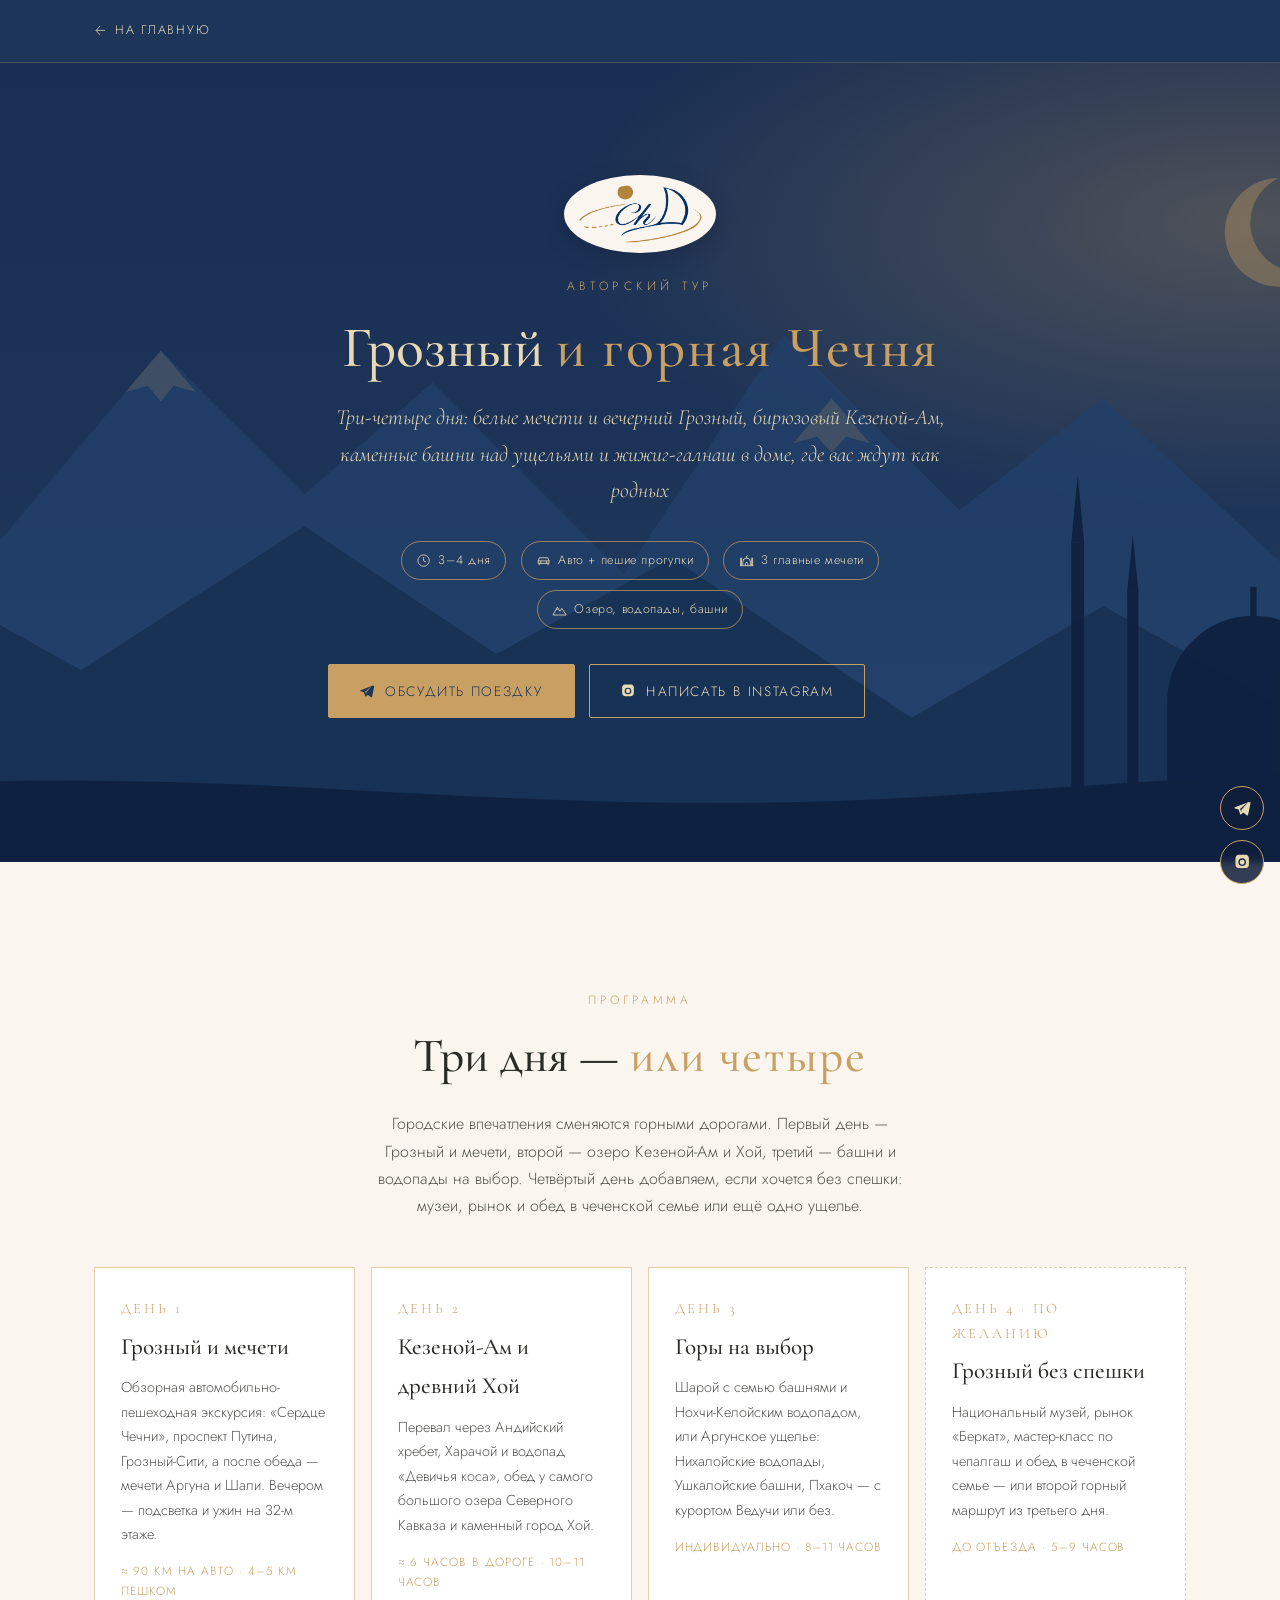
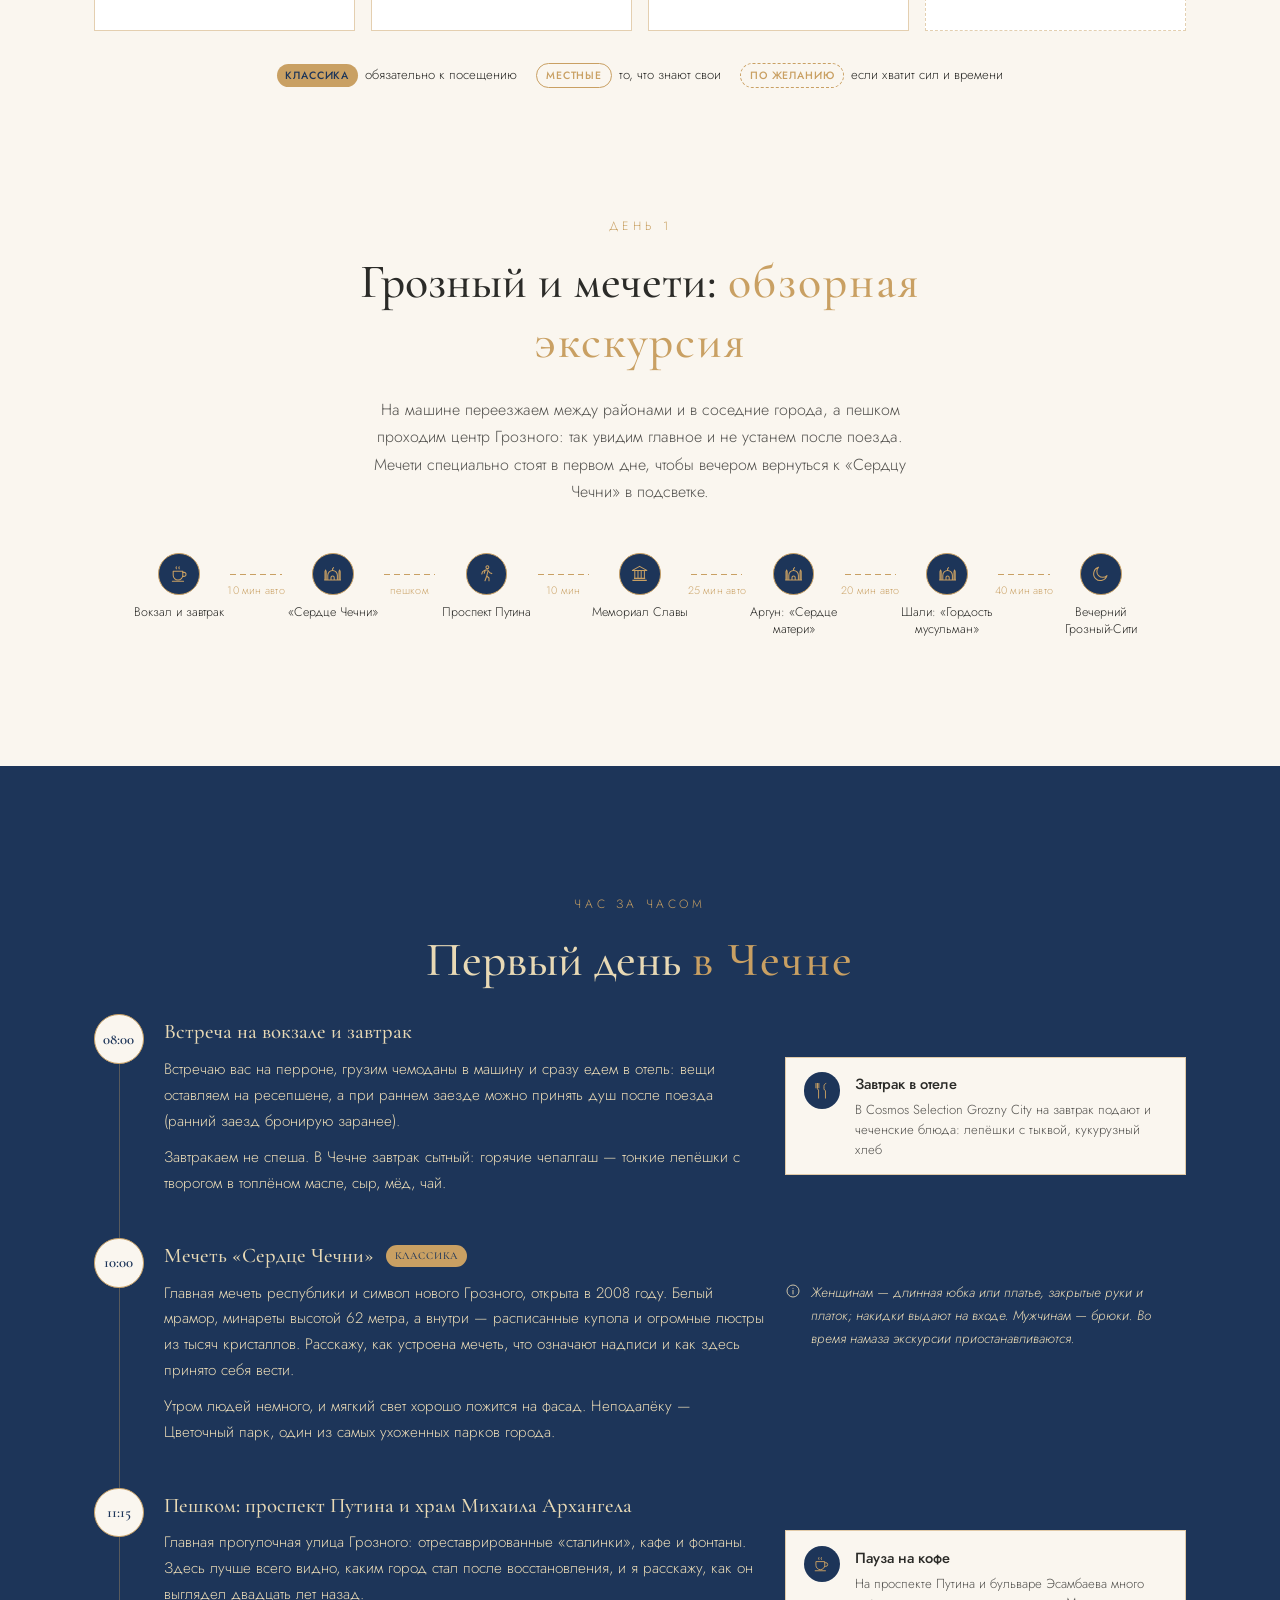
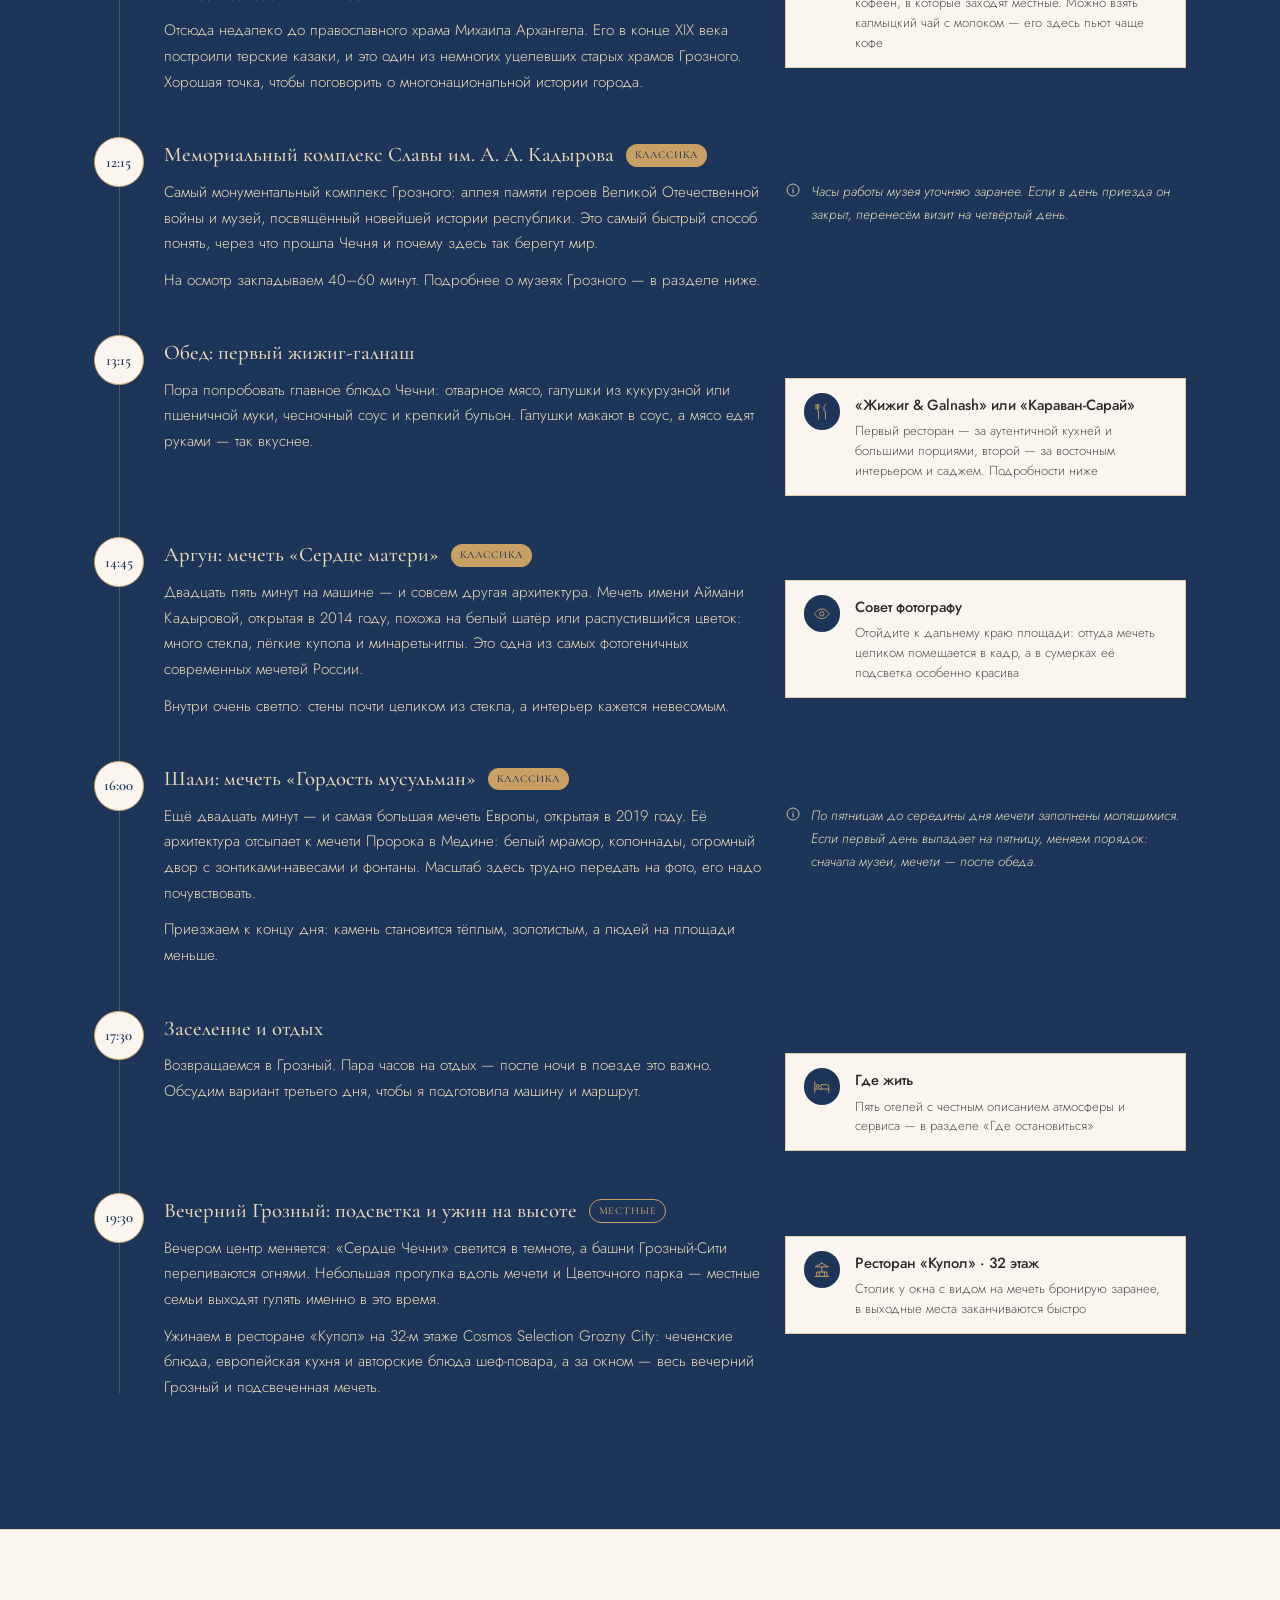
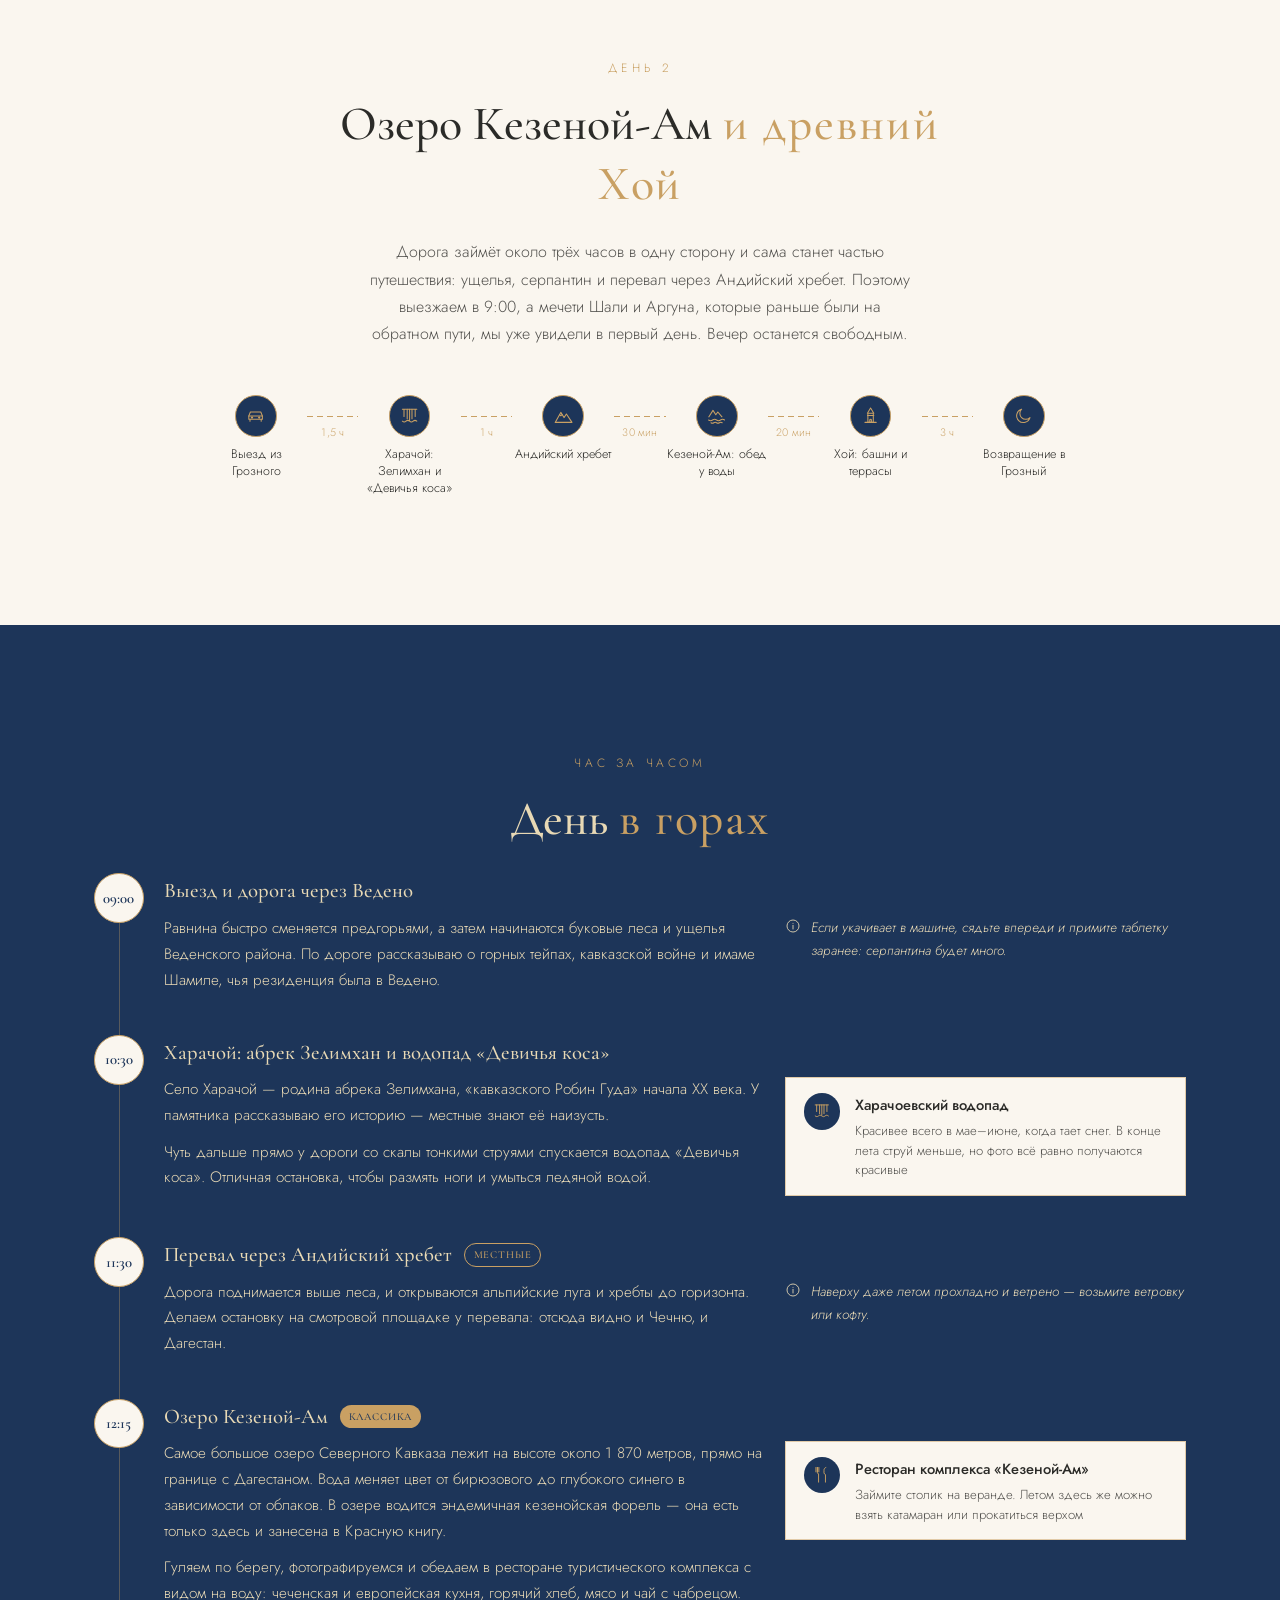
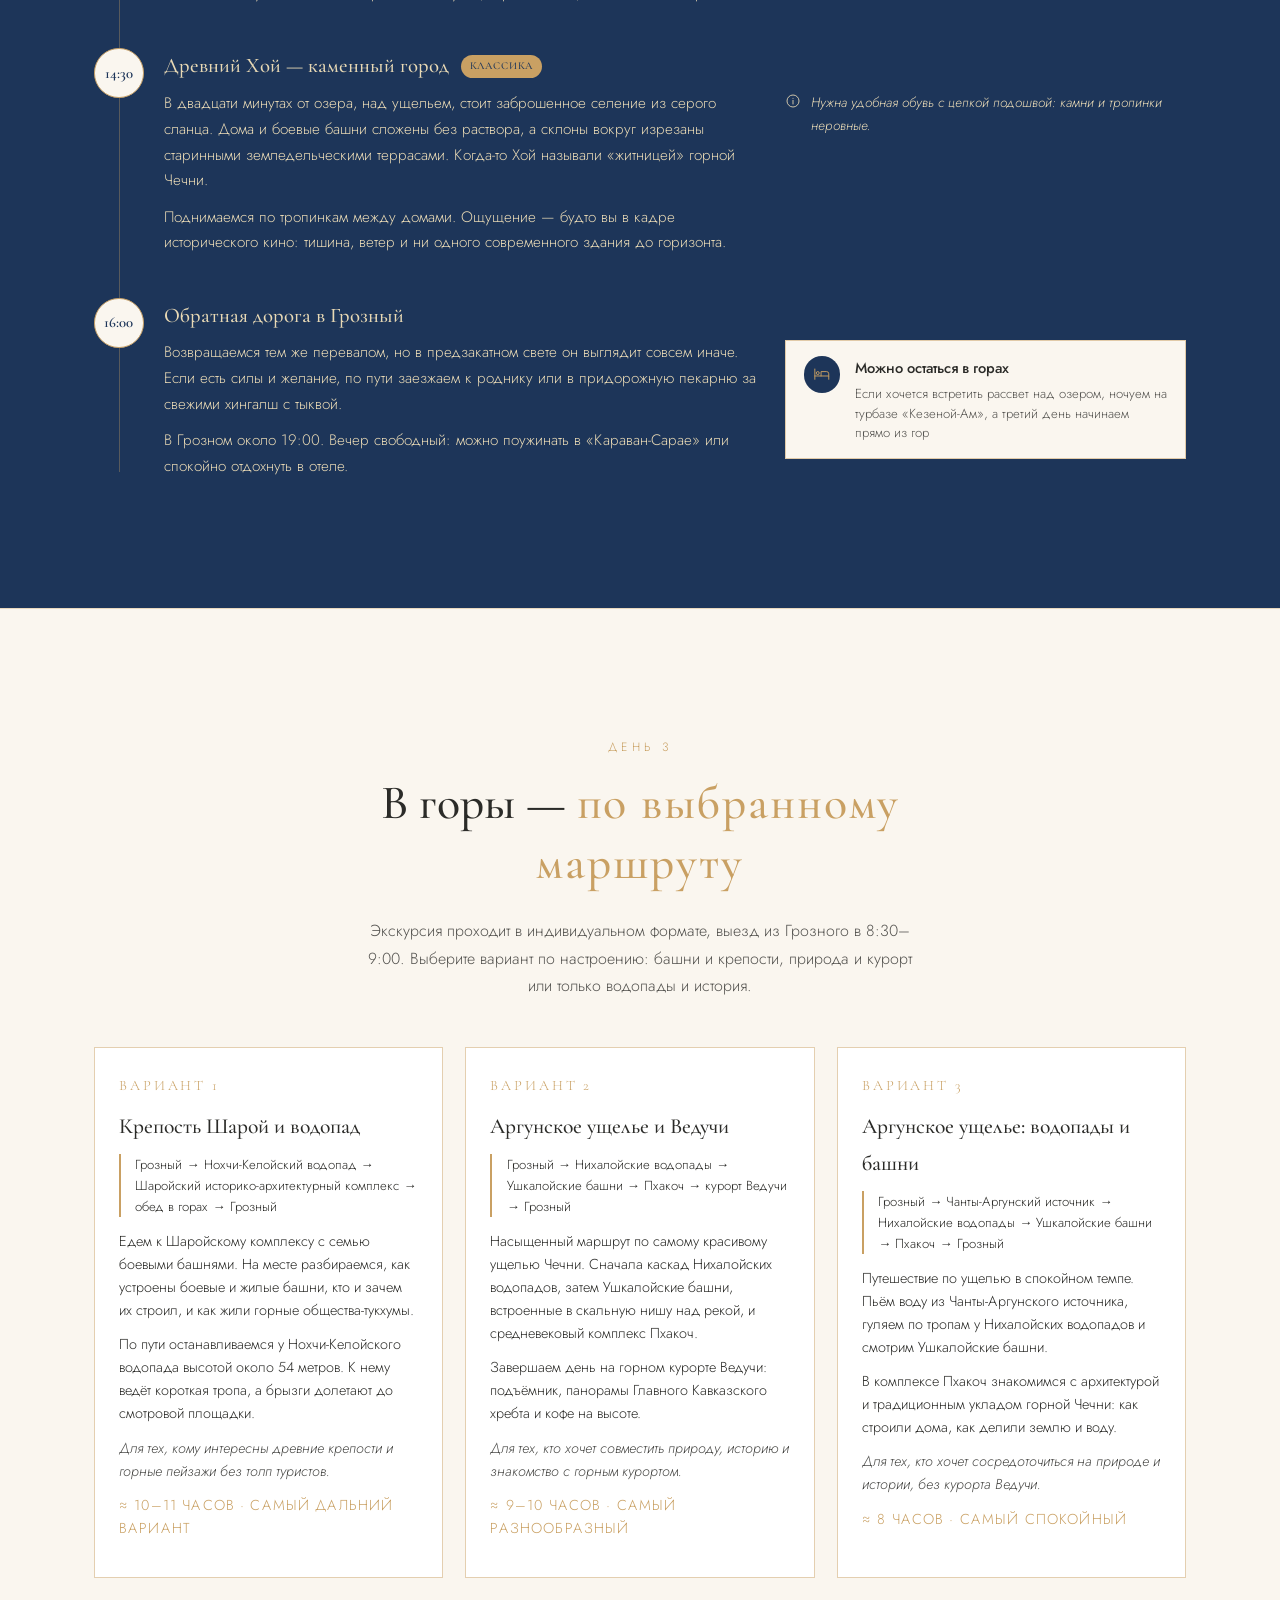
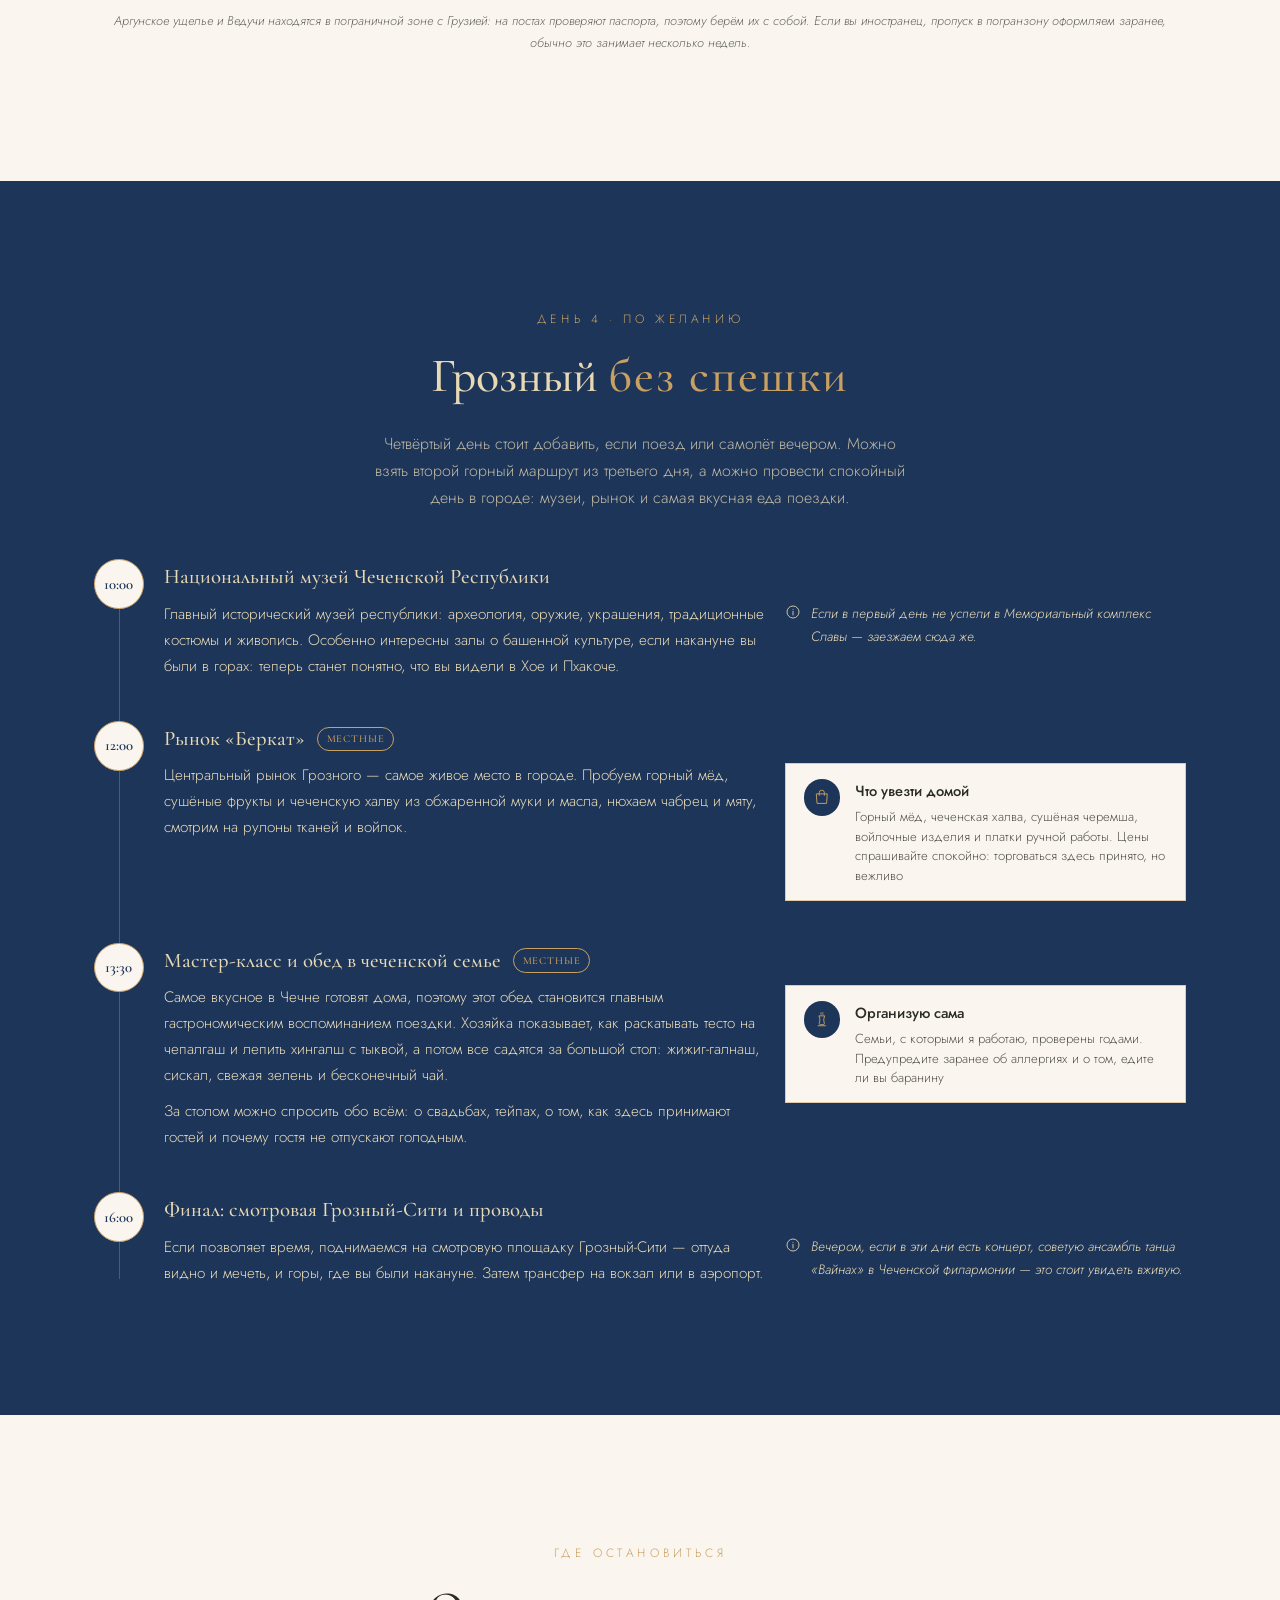
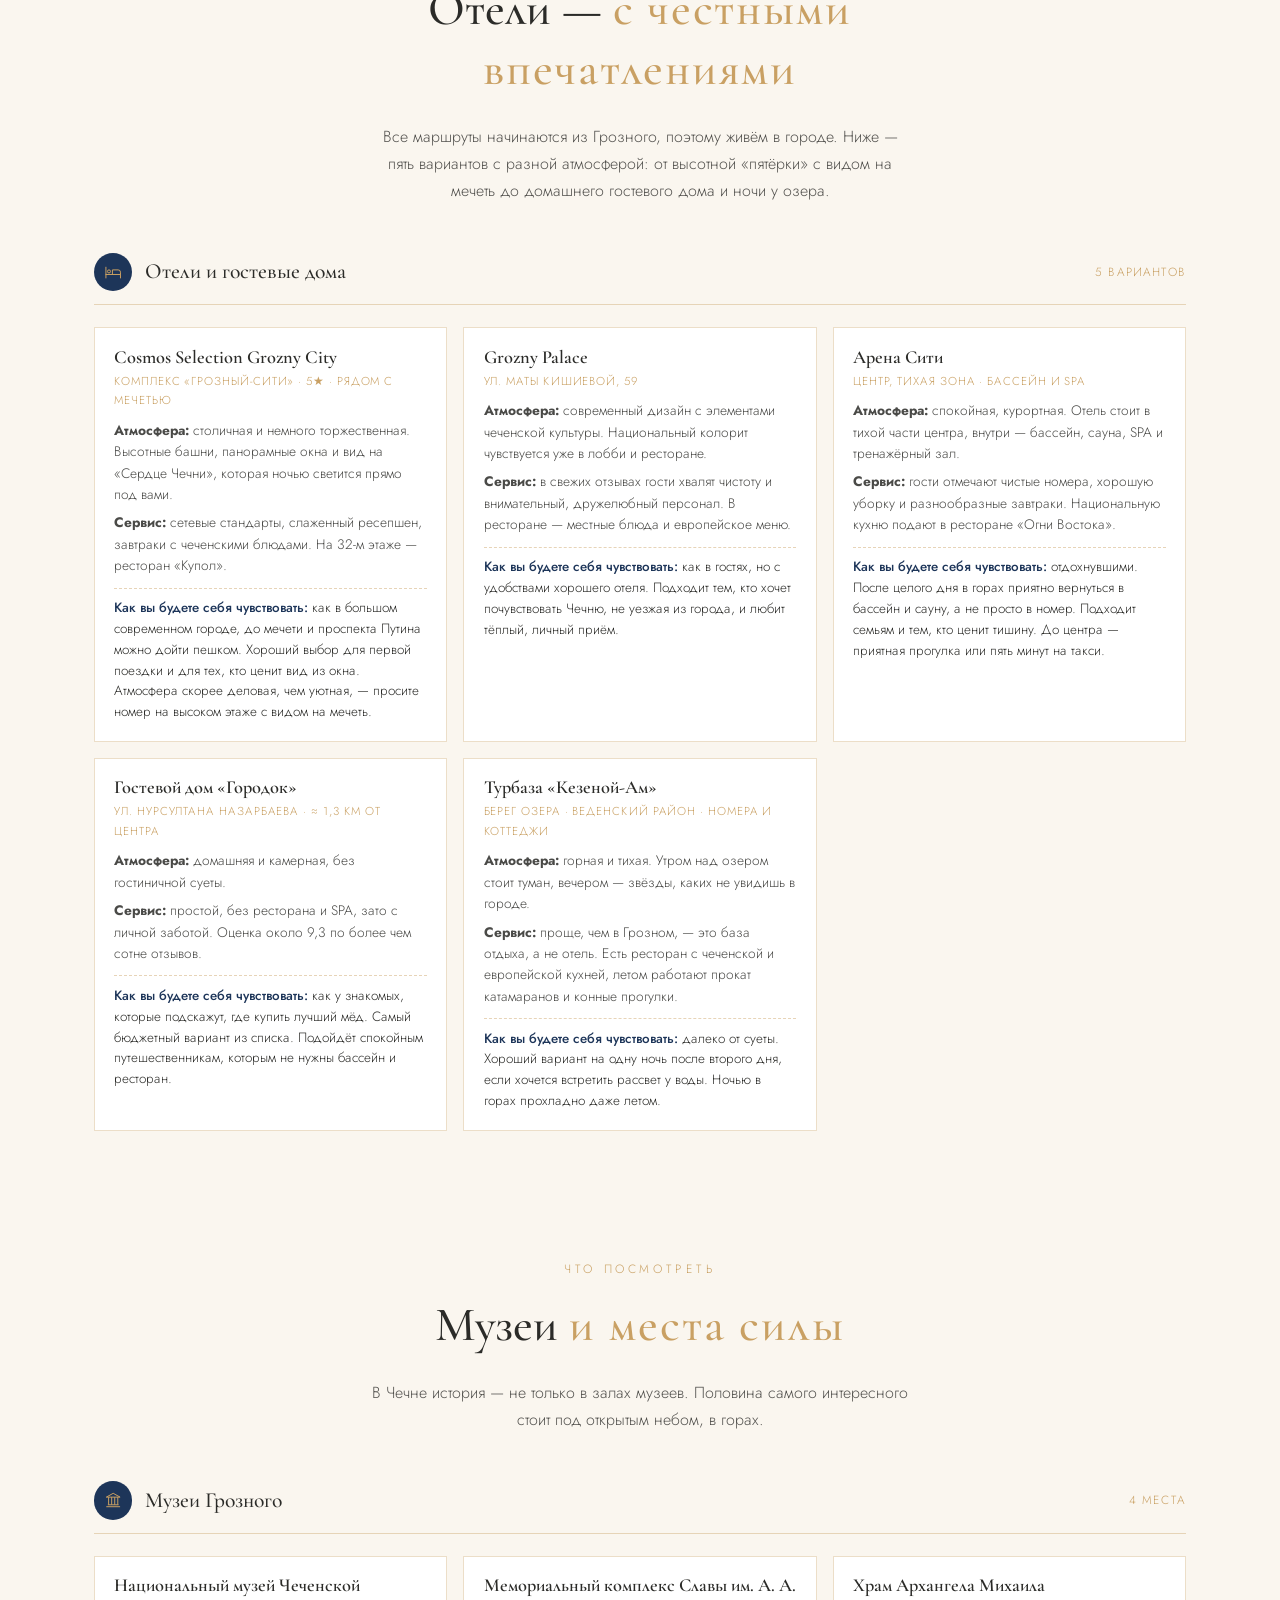
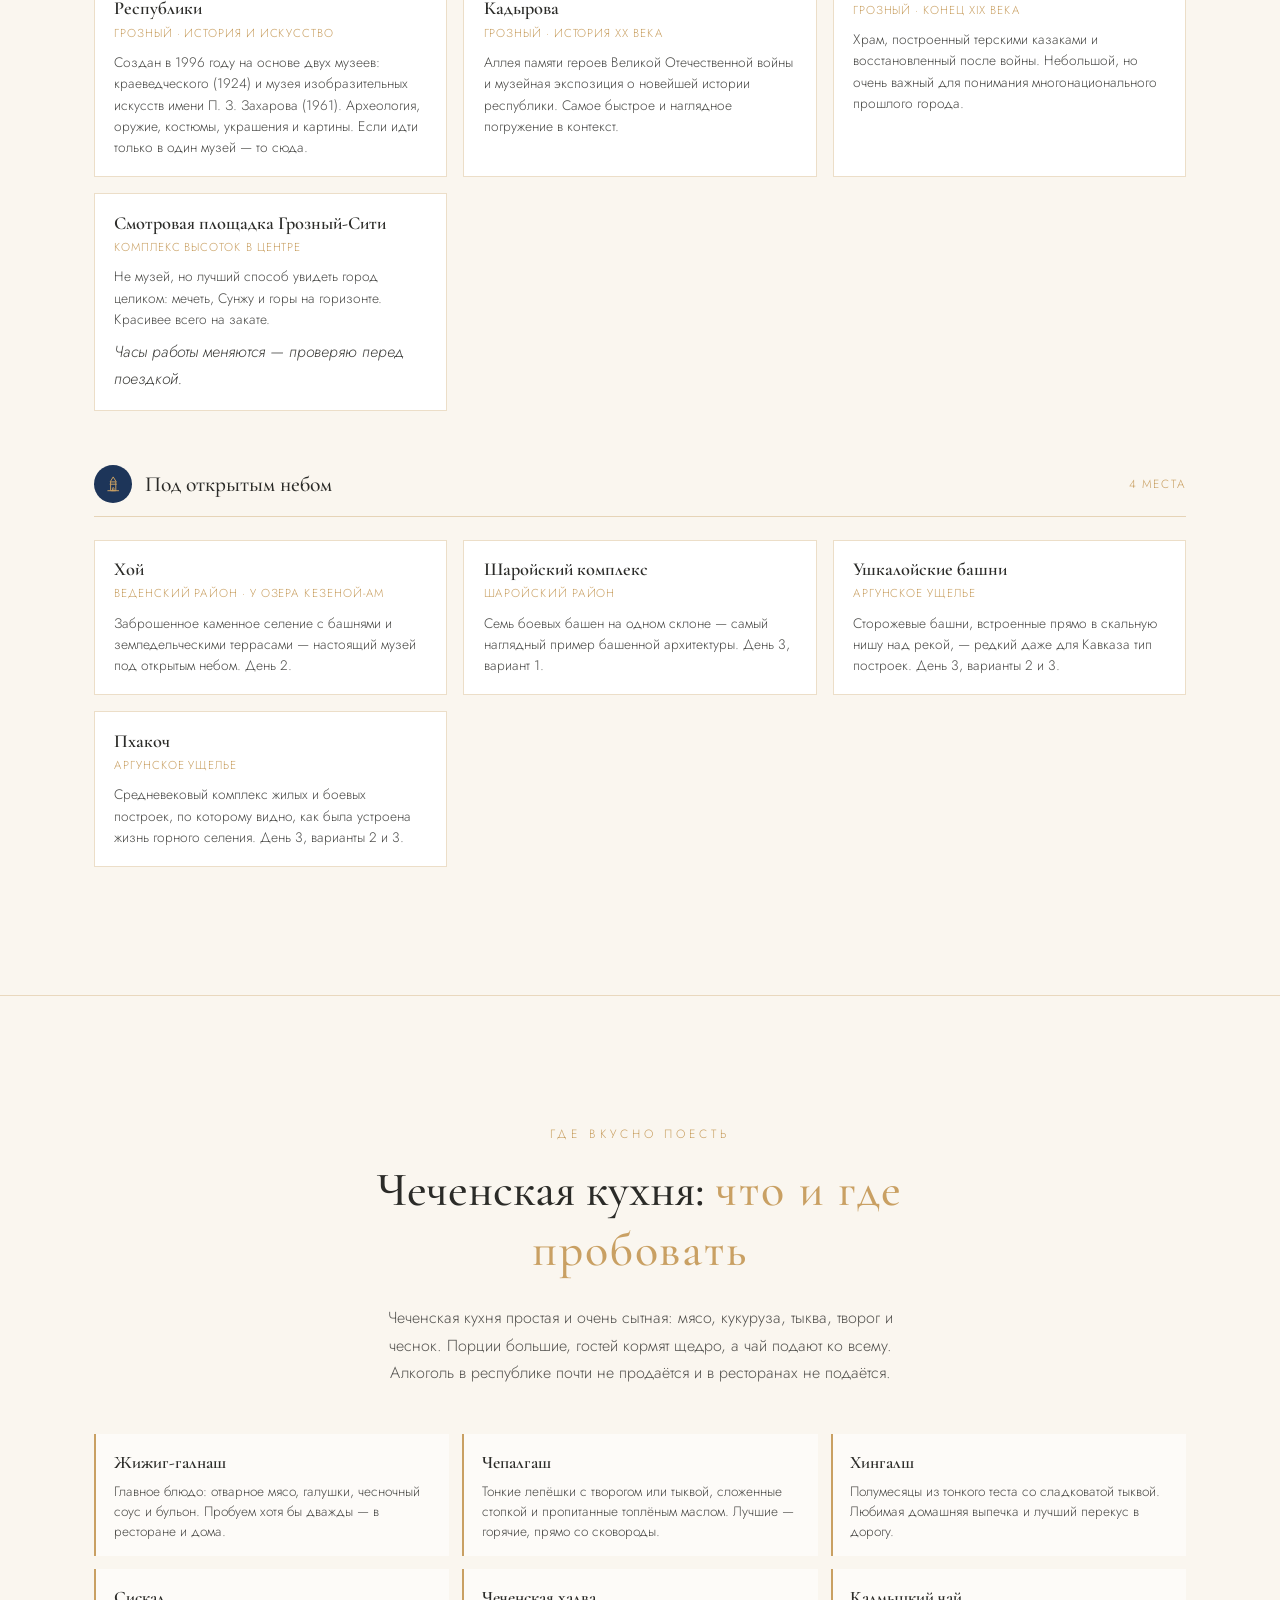
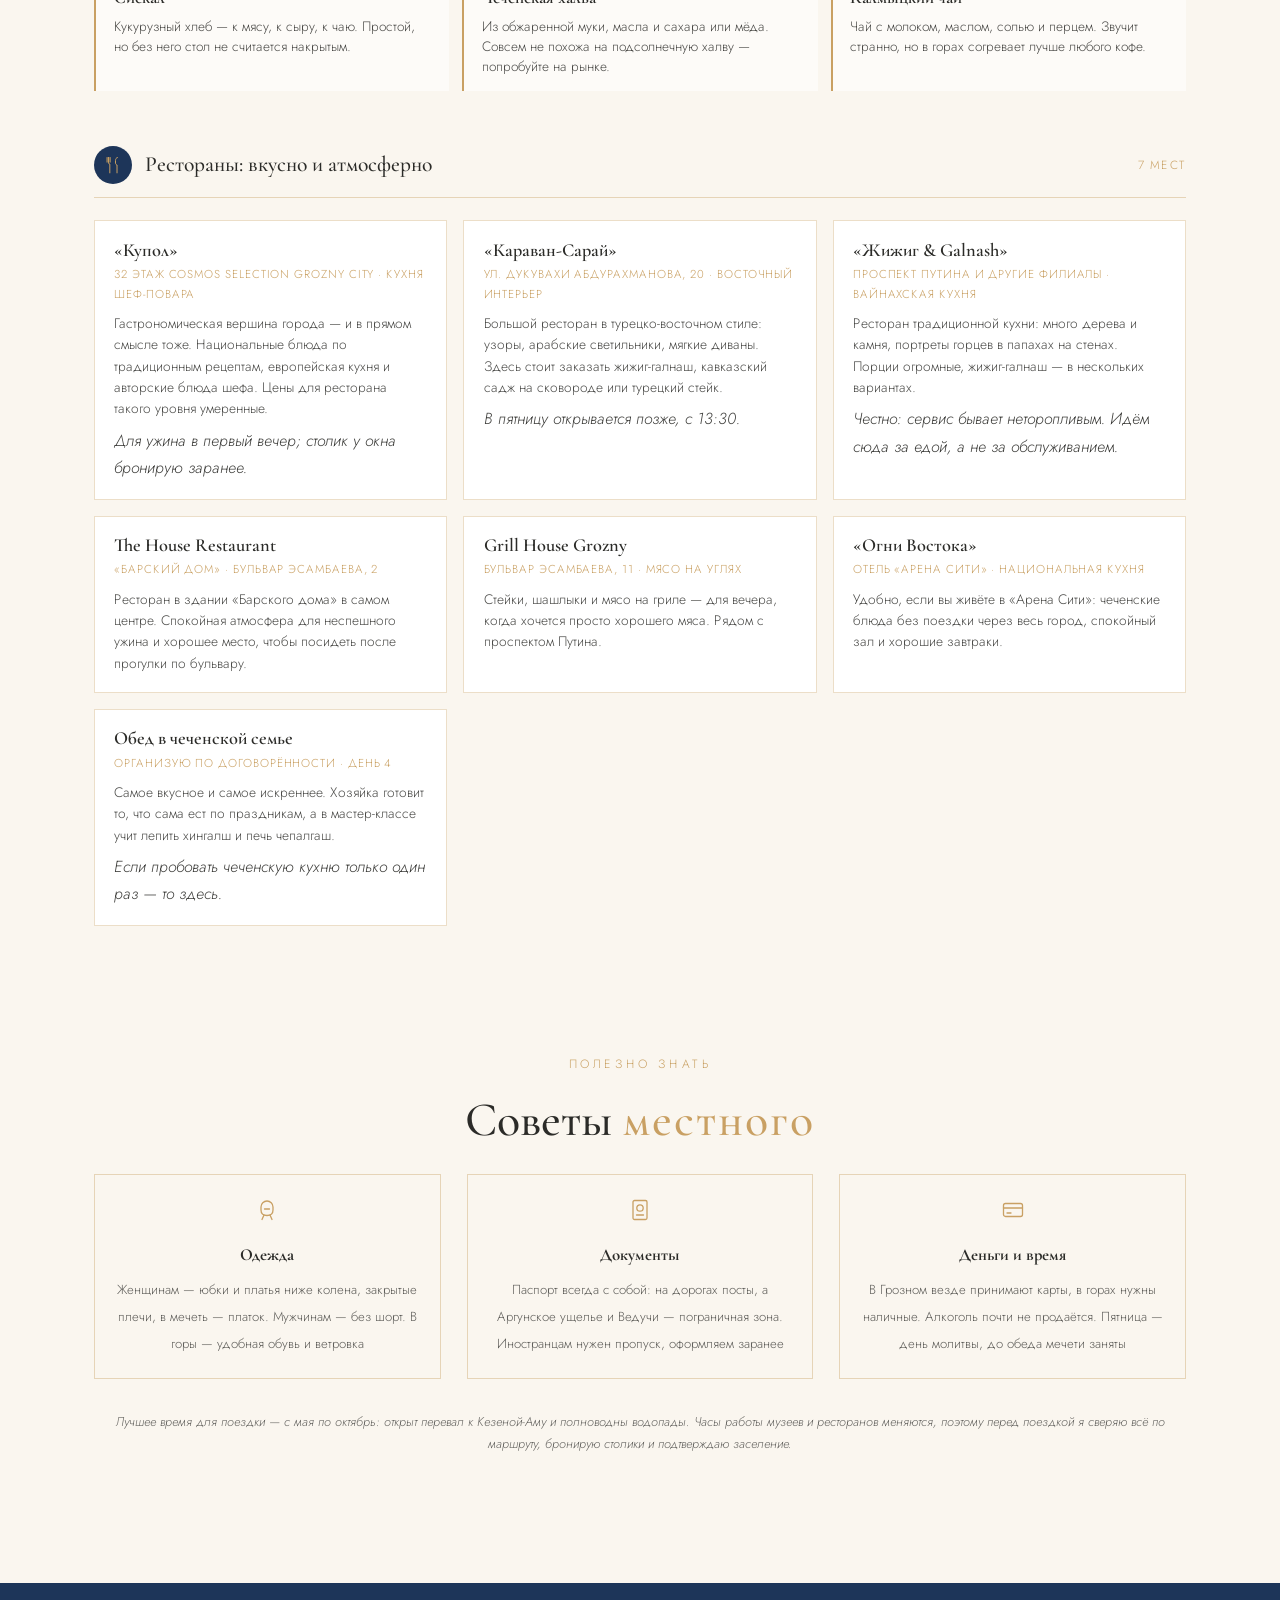
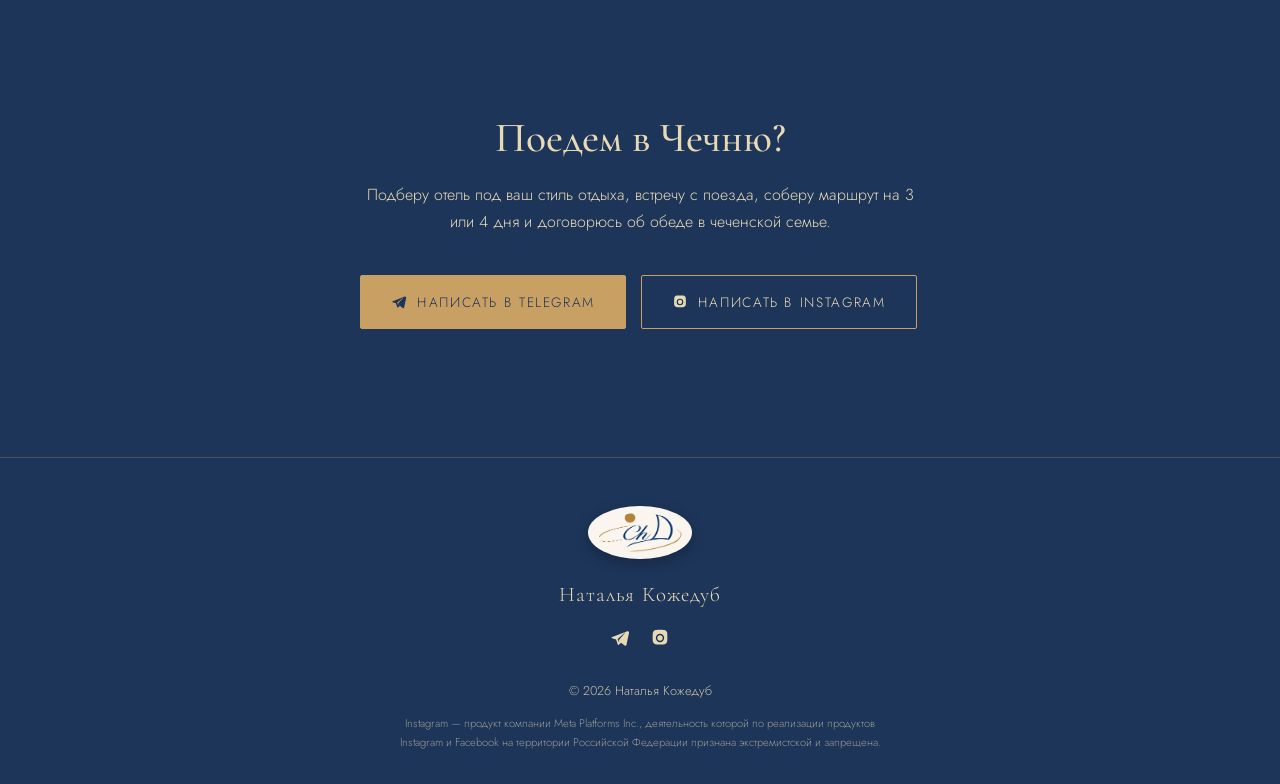
==== chechnya.html @ 4f5e709e "Add Chechnya tour page: 4-day program, hotels, museums and food Day 1 is a car-and-walking tour of G" ====
<!DOCTYPE html>
<html lang="ru">
<head>
<meta charset="UTF-8">
<meta name="viewport" content="width=device-width, initial-scale=1.0">
<title>Грозный и горная Чечня: тур на 3–4 дня | Наталья Кожедуб</title>
<meta name="description" content="Авторский тур по Чечне на 3–4 дня: обзорная экскурсия по Грозному и мечетям, озеро Кезеной-Ам, древний Хой, башни Аргунского ущелья и Шарой. Отели с честными отзывами, музеи и рестораны чеченской кухни.">
<meta name="theme-color" content="#1D3559">
<link rel="icon" type="image/png" href="assets/favicon.png">

<meta property="og:title" content="Грозный и горная Чечня: тур на 3–4 дня">
<meta property="og:description" content="Грозный и мечети · Кезеной-Ам и Хой · башни и водопады · где жить и где вкусно поесть">
<meta property="og:type" content="website">

<link rel="preconnect" href="https://fonts.googleapis.com">
<link rel="preconnect" href="https://fonts.gstatic.com" crossorigin>
<link href="https://fonts.googleapis.com/css2?family=Cormorant+Garamond:wght@400;500;600&family=Jost:wght@300;400;500;600&display=swap" rel="stylesheet">

<link rel="stylesheet" href="styles.css">
<style>
  /* ==========================================================================
     Chechnya tour — page-specific styles (built on top of styles.css tokens)
     ========================================================================== */

  .breadcrumb {
    position: relative;
    z-index: 2;
    padding: 1.1rem 0;
    background: var(--color-navy);
    border-bottom: 1px solid rgba(201, 160, 99, 0.25);
  }
  .breadcrumb__link {
    display: inline-flex;
    align-items: center;
    gap: 0.5rem;
    font-size: 0.78rem;
    letter-spacing: 0.14em;
    text-transform: uppercase;
    color: var(--color-sand-light);
  }
  .breadcrumb__link:hover { color: var(--color-sand); }
  .breadcrumb__icon { width: 0.8rem; height: 0.8rem; fill: none; stroke: currentColor; stroke-width: 1.4; }

  /* ---- Hero ---- */
  .city-hero {
    position: relative;
    overflow: hidden;
    background: var(--color-navy);
    color: var(--color-sand-light);
    text-align: center;
    padding: 5rem 0 7rem;
  }
  .city-hero__bg { position: absolute; inset: 0; z-index: 0; }
  .city-hero__bg svg { width: 100%; height: 100%; display: block; }
  .city-hero__content { position: relative; z-index: 1; max-width: 42rem; margin: 0 auto; padding: 0 1.5rem; }
  .city-hero__eyebrow {
    font-size: 0.75rem; letter-spacing: 0.35em; text-transform: uppercase;
    color: var(--color-sand); margin: 0 0 1.1rem;
  }
  .city-hero__title { font-size: 2.4rem; line-height: 1.2; margin-bottom: 1rem; }
  .city-hero__lead {
    font-family: var(--font-display); font-style: italic; font-size: 1.15rem;
    color: var(--color-sand-light); margin-bottom: 2rem;
  }
  .city-hero__facts {
    display: flex; flex-wrap: wrap; gap: 0.6rem 0.9rem; justify-content: center;
    margin-bottom: 2.2rem;
  }
  .city-hero__fact {
    display: inline-flex; align-items: center; gap: 0.45rem;
    padding: 0.5rem 0.9rem; border: 1px solid rgba(201, 160, 99, 0.7);
    color: var(--color-sand-light);
    border-radius: 999px; font-size: 0.78rem; letter-spacing: 0.05em;
  }
  .city-hero__fact svg { width: 0.95rem; height: 0.95rem; fill: none; stroke: var(--color-sand-light); stroke-width: 1.3; flex-shrink: 0; }

  /* ---- Route chooser ---- */
  .route-choice { display: grid; gap: 1.4rem; }
  .route-choice__card {
    display: block; padding: 1.8rem 1.6rem;
    border: 1px solid rgba(201, 160, 99, 0.5); background: #fff;
    color: var(--color-graphite);
    transition: border-color var(--transition-soft), transform var(--transition-soft);
  }
  .route-choice__card:hover { border-color: var(--color-sand); transform: translateY(-2px); }
  .route-choice__num {
    font-family: var(--font-display); font-size: 0.9rem; letter-spacing: 0.2em;
    text-transform: uppercase; color: var(--color-sand); margin-bottom: 0.4rem;
  }
  .route-choice__title { font-size: 1.45rem; margin-bottom: 0.5rem; }
  .route-choice__text { font-size: 0.9rem; opacity: 0.8; margin-bottom: 0.9rem; }
  .route-choice__meta { font-size: 0.74rem; letter-spacing: 0.08em; text-transform: uppercase; color: var(--color-sand); }

  /* ---- Legend ---- */
  .legend {
    display: flex; flex-wrap: wrap; justify-content: center; gap: 0.5rem 1.2rem;
    margin-top: 2rem; font-size: 0.82rem; color: var(--color-graphite);
  }
  .legend span { display: inline-flex; align-items: center; gap: 0.45rem; }

  .tag {
    display: inline-block; padding: 0.15rem 0.55rem; border-radius: 999px;
    font-size: 0.66rem; letter-spacing: 0.08em; text-transform: uppercase; font-weight: 500;
    vertical-align: middle; white-space: nowrap;
  }
  .tag--classic { background: var(--color-sand); color: var(--color-navy); }
  .tag--local { border: 1px solid var(--color-sand); color: var(--color-sand); }

  /* ---- Route map strip ---- */
  .route-map {
    display: flex; flex-wrap: wrap; align-items: flex-start; justify-content: center;
    gap: 0.25rem 0; row-gap: 1.6rem;
  }
  .route-stop { display: flex; flex-direction: column; align-items: center; width: 6.4rem; text-align: center; }
  .route-stop__dot {
    width: 2.6rem; height: 2.6rem; border-radius: 50%;
    display: flex; align-items: center; justify-content: center;
    background: var(--color-navy); border: 1px solid var(--color-sand);
    margin-bottom: 0.6rem;
  }
  .route-stop__dot svg { width: 1.2rem; height: 1.2rem; fill: none; stroke: var(--color-sand); stroke-width: 1.3; }
  .route-stop__name { font-size: 0.78rem; line-height: 1.35; color: var(--color-graphite); }
  .route-link {
    display: flex; flex-direction: column; align-items: center; justify-content: center;
    width: 3.2rem; margin-top: 1.3rem; flex-shrink: 0;
  }
  .route-link__line { width: 100%; height: 1px; background: repeating-linear-gradient(90deg, var(--color-sand) 0 6px, transparent 6px 10px); }
  .route-link__time { font-size: 0.68rem; color: var(--color-sand); opacity: 0.9; margin-top: 0.4rem; white-space: nowrap; letter-spacing: 0.02em; }

  /* ---- Timeline / stop cards ---- */
  .timeline { position: relative; display: grid; gap: 2.6rem; }
  .timeline::before {
    content: ''; position: absolute; left: 1.55rem; top: 0.5rem; bottom: 0.5rem;
    width: 1px; background: rgba(201, 160, 99, 0.35);
  }
  .stop-card { position: relative; padding-left: 4.4rem; color: var(--color-sand-light); }
  .stop-card__badge {
    position: absolute; left: 0; top: 0;
    width: 3.1rem; height: 3.1rem; border-radius: 50%;
    background: var(--color-cream); border: 1px solid var(--color-sand);
    display: flex; align-items: center; justify-content: center;
    font-family: var(--font-display); font-weight: 600; font-size: 0.92rem;
    color: var(--color-navy); line-height: 1; z-index: 1;
  }
  .stop-card__title { font-size: 1.3rem; margin-bottom: 0.45rem; color: var(--color-sand-light); }
  .stop-card__title .tag { margin-left: 0.4rem; position: relative; top: -2px; }
  .stop-card__body { display: grid; gap: 1.2rem; }
  .stop-card__text p { font-size: 0.95rem; margin-bottom: 0.65rem; }
  .stop-card__text p:last-child { margin-bottom: 0; }

  .side-card {
    display: flex; align-items: flex-start; gap: 0.9rem;
    background: var(--color-cream); border: 1px solid rgba(201, 160, 99, 0.5);
    color: var(--color-graphite);
    padding: 0.9rem 1.1rem;
  }
  .side-card__icon {
    width: 2.3rem; height: 2.3rem; flex-shrink: 0; border-radius: 50%;
    background: var(--color-navy);
    display: flex; align-items: center; justify-content: center;
  }
  .side-card__icon svg { width: 1.1rem; height: 1.1rem; fill: none; stroke: var(--color-sand); stroke-width: 1.3; }
  .side-card__name { font-size: 0.92rem; font-weight: 500; margin-bottom: 0.2rem; }
  .side-card__meta { font-size: 0.82rem; line-height: 1.5; opacity: 0.8; }

  .stop-card__note {
    display: flex; align-items: flex-start; gap: 0.6rem;
    color: var(--color-sand-light);
    font-size: 0.85rem; font-style: italic;
  }
  .stop-card__note svg { width: 1rem; height: 1rem; fill: none; stroke: var(--color-sand-light); stroke-width: 1.3; flex-shrink: 0; margin-top: 0.15rem; }

  /* ---- Place lists ---- */
  .places-group { margin-top: 3.4rem; }
  .places-group:first-of-type { margin-top: 2.6rem; }
  .places-group__head {
    display: flex; align-items: center; gap: 0.8rem;
    padding-bottom: 0.8rem; margin-bottom: 1.4rem;
    border-bottom: 1px solid rgba(201, 160, 99, 0.4);
  }
  .places-group__icon {
    width: 2.4rem; height: 2.4rem; border-radius: 50%; flex-shrink: 0;
    background: var(--color-navy);
    display: flex; align-items: center; justify-content: center;
  }
  .places-group__icon svg { width: 1.15rem; height: 1.15rem; fill: none; stroke: var(--color-sand); stroke-width: 1.3; }
  .places-group__title { font-size: 1.35rem; margin: 0; }
  .places-group__count { margin-left: auto; font-size: 0.74rem; letter-spacing: 0.1em; text-transform: uppercase; color: var(--color-sand); }

  .places { display: grid; grid-template-columns: 1fr; gap: 1rem; }
  .place {
    padding: 1.1rem 1.2rem; background: #fff;
    border: 1px solid rgba(201, 160, 99, 0.35);
    color: var(--color-graphite);
  }
  .place__name { font-family: var(--font-display); font-size: 1.15rem; font-weight: 600; line-height: 1.25; margin-bottom: 0.2rem; }
  .place__where { font-size: 0.72rem; letter-spacing: 0.08em; text-transform: uppercase; color: var(--color-sand); margin-bottom: 0.55rem; }
  .place p { font-size: 0.86rem; line-height: 1.55; opacity: 0.85; margin: 0; }
  .place__tip { display: block; margin-top: 0.45rem; font-style: italic; opacity: 0.9; }

  /* ---- Practical strip ---- */
  .practical { display: grid; grid-template-columns: 1fr; gap: 1.6rem; text-align: center; }
  .practical__item { padding: 1.4rem 1rem; border: 1px solid rgba(201, 160, 99, 0.4); }
  .practical__item svg { width: 1.5rem; height: 1.5rem; fill: none; stroke: var(--color-sand); stroke-width: 1.3; margin-bottom: 0.7rem; }
  .practical__item strong { display: block; font-family: var(--font-display); font-size: 1.05rem; margin-bottom: 0.3rem; color: var(--color-graphite); }
  .practical__item span { font-size: 0.82rem; opacity: 0.75; color: var(--color-graphite); }

  .disclaimer { text-align: center; font-size: 0.8rem; font-style: italic; opacity: 0.7; margin-top: 2rem; color: var(--color-graphite); }

  @media (min-width: 768px) {
    .city-hero { padding: 7rem 0 9rem; }
    .city-hero__title { font-size: 3.2rem; }
    .city-hero__lead { font-size: 1.35rem; }

    .route-choice { grid-template-columns: 1fr 1fr; }
    .stop-card__body { grid-template-columns: 1.5fr 1fr; align-items: start; }
    .places { grid-template-columns: repeat(2, 1fr); }
    .practical { grid-template-columns: repeat(3, 1fr); }
  }

  @media (min-width: 1100px) {
    .city-hero__title { font-size: 3.6rem; }
    .places { grid-template-columns: repeat(3, 1fr); }
  }

  /* ---- Chechnya additions ---- */
  .route-choice--days { gap: 1rem; }
  .route-choice__card--optional { border-style: dashed; }

  .tag--option { border: 1px dashed var(--color-sand); color: var(--color-sand); }

  .option-cards { display: grid; gap: 1.4rem; margin-top: 2.4rem; }
  .option-card {
    padding: 1.6rem 1.5rem; background: #fff;
    border: 1px solid rgba(201, 160, 99, 0.5);
    color: var(--color-graphite);
  }
  .option-card__num {
    font-family: var(--font-display); font-size: 0.9rem; letter-spacing: 0.2em;
    text-transform: uppercase; color: var(--color-sand); margin-bottom: 0.4rem;
  }
  .option-card__title { font-size: 1.35rem; margin-bottom: 0.6rem; }
  .option-card p { font-size: 0.9rem; line-height: 1.6; margin-bottom: 0.7rem; }
  .option-card__route { font-size: 0.82rem; line-height: 1.6; padding-left: 0.9rem; border-left: 2px solid var(--color-sand); margin-bottom: 0.8rem; }
  .option-card__meta { font-size: 0.74rem; letter-spacing: 0.08em; text-transform: uppercase; color: var(--color-sand); }
  .option-card__for { font-style: italic; opacity: 0.85; }

  .place__fit {
    display: block; margin-top: 0.7rem; padding-top: 0.6rem;
    border-top: 1px dashed rgba(201, 160, 99, 0.45);
    font-size: 0.84rem; line-height: 1.55;
  }
  .place__fit b { font-weight: 500; color: var(--color-navy); }
  .place p + p { margin-top: 0.45rem; }

  .dishes { display: grid; grid-template-columns: 1fr; gap: 0.8rem; margin-top: 2rem; }
  .dish { padding: 0.9rem 1.1rem; border-left: 2px solid var(--color-sand); background: rgba(255, 255, 255, 0.6); color: var(--color-graphite); }
  .dish__name { font-family: var(--font-display); font-size: 1.1rem; font-weight: 600; margin-bottom: 0.15rem; }
  .dish p { font-size: 0.85rem; line-height: 1.5; opacity: 0.85; margin: 0; }

  @media (min-width: 768px) {
    .route-choice--days { grid-template-columns: repeat(2, 1fr); }
    .option-cards { grid-template-columns: repeat(3, 1fr); }
    .dishes { grid-template-columns: repeat(2, 1fr); }
  }
  @media (min-width: 1100px) {
    .route-choice--days { grid-template-columns: repeat(4, 1fr); }
    .dishes { grid-template-columns: repeat(3, 1fr); }
  }
</style>
</head>
<body>

<!-- Sprite: иконки, используются через <use> -->
<svg width="0" height="0" style="position:absolute" aria-hidden="true">
  <defs>
    <symbol id="icon-telegram" viewBox="0 0 24 24">
      <path d="M21.5 3.5 2.7 10.8c-1.2.5-1.2 1.2-.2 1.5l4.8 1.5 1.9 5.7c.2.6.4.8.9.8.4 0 .6-.2.8-.4l2.3-2.2 4.8 3.5c.9.5 1.5.2 1.7-.8l3.1-14.5c.3-1.3-.5-1.9-1.3-1.4Zm-12.6 10 8.7-7.9c.4-.4.8-.2.5.2l-7.1 8.2-.3 3.3-1.2-3.8Z"/>
    </symbol>
    <symbol id="icon-instagram" viewBox="0 0 24 24">
      <path d="M12 2.2c2.7 0 3 0 4 .1 1.1 0 1.8.2 2.2.4a4.4 4.4 0 0 1 2.1 2.1c.2.4.4 1.1.4 2.2.1 1 .1 1.3.1 4s0 3-.1 4c0 1.1-.2 1.8-.4 2.2a4.4 4.4 0 0 1-2.1 2.1c-.4.2-1.1.4-2.2.4-1 .1-1.3.1-4 .1s-3 0-4-.1c-1.1 0-1.8-.2-2.2-.4a4.4 4.4 0 0 1-2.1-2.1c-.2-.4-.4-1.1-.4-2.2-.1-1-.1-1.3-.1-4s0-3 .1-4c0-1.1.2-1.8.4-2.2A4.4 4.4 0 0 1 5.8 2.7c.4-.2 1.1-.4 2.2-.4 1-.1 1.3-.1 4-.1ZM12 7a5 5 0 1 0 0 10 5 5 0 0 0 0-10Zm0 8.2A3.2 3.2 0 1 1 12 8.8a3.2 3.2 0 0 1 0 6.4Zm5.2-8.4a1.2 1.2 0 1 1-2.3 0 1.2 1.2 0 0 1 2.3 0Z"/>
    </symbol>
    <symbol id="icon-arrow-left" viewBox="0 0 24 24">
      <path d="M11 4 4 12l7 8M4 12h16" fill="none" stroke="currentColor" stroke-width="1.4" stroke-linecap="round" stroke-linejoin="round"/>
    </symbol>

    <!-- Route icons (stroke-based) -->
    <symbol id="icon-mosque" viewBox="0 0 24 24">
      <path d="M6 20v-6a6 6 0 0 1 12 0v6" stroke-linejoin="round"/>
      <path d="M12 8V5.5M12 5.5c.8 0 1.2-.6 1.2-1.2" stroke-linecap="round"/>
      <path d="M2.5 20V9.5l.75-2 .75 2V20M20 20V9.5l.75-2 .75 2V20" stroke-linejoin="round"/>
      <path d="M1.5 20h21M10 20v-3a2 2 0 0 1 4 0v3"/>
    </symbol>
    <symbol id="icon-tower" viewBox="0 0 24 24">
      <path d="M12 2.5 8 9h8l-4-6.5Z" stroke-linejoin="round"/>
      <path d="M8.6 9v11.5h6.8V9M7.5 12h9" stroke-linejoin="round"/>
      <path d="M11 20.5v-3a1 1 0 0 1 2 0v3M5 20.5h14" stroke-linecap="round"/>
    </symbol>
    <symbol id="icon-columns" viewBox="0 0 24 24">
      <path d="M3 8h18L12 3 3 8ZM3 20.5h18M5 18h14" stroke-linejoin="round"/>
      <path d="M6 8v10M10 8v10M14 8v10M18 8v10"/>
    </symbol>
    <symbol id="icon-palace" viewBox="0 0 24 24">
      <path d="M3 20.5V11h18v9.5M2 20.5h20" stroke-linejoin="round"/>
      <path d="M7 11V8l2-2 2 2v3M13 11V8l2-2 2 2v3" stroke-linejoin="round"/>
      <path d="M10.5 20.5v-4a1.5 1.5 0 0 1 3 0v4M6 14.5v2M18 14.5v2" stroke-linecap="round"/>
    </symbol>
    <symbol id="icon-tea" viewBox="0 0 24 24">
      <path d="M8 8h8l-1 3c-.5 1.6-.5 3.4 0 5l.5 2.5a1.5 1.5 0 0 1-1.5 1.5h-4a1.5 1.5 0 0 1-1.5-1.5L9 16c.5-1.6.5-3.4 0-5L8 8Z" stroke-linejoin="round"/>
      <path d="M7 21.5h10M11 3.5c-.6.8-.6 1.7 0 2.5M13.5 3.5c-.6.8-.6 1.7 0 2.5" stroke-linecap="round"/>
    </symbol>
    <symbol id="icon-coffee" viewBox="0 0 24 24">
      <path d="M4 9h12v5a6 6 0 0 1-12 0V9Z" stroke-linejoin="round"/>
      <path d="M16 10.5h1.5a2.5 2.5 0 0 1 0 5H16M3 21.5h14M8 3.5c-.6.8-.6 1.7 0 2.5M11.5 3.5c-.6.8-.6 1.7 0 2.5" stroke-linecap="round"/>
    </symbol>
    <symbol id="icon-meal" viewBox="0 0 24 24">
      <path d="M6 2v7a1.6 1.6 0 0 0 1.6 1.6V22M6 2v6M8 2v6M4 2v6" stroke-linecap="round" stroke-linejoin="round"/>
      <path d="M17.5 2c-1.6.3-2.5 1.9-2.5 4v3.2c0 1.3.9 2.3 2 2.5V22" stroke-linecap="round" stroke-linejoin="round"/>
    </symbol>
    <symbol id="icon-street" viewBox="0 0 24 24">
      <ellipse cx="12" cy="12.5" rx="8.5" ry="5.5"/>
      <ellipse cx="12" cy="12.5" rx="3" ry="1.7"/>
      <path d="M5 9.2c1 .4 1.4 1 1.6 1.8M19 9.2c-1 .4-1.4 1-1.6 1.8M12 7v2.6" stroke-linecap="round"/>
    </symbol>
    <symbol id="icon-terrace" viewBox="0 0 24 24">
      <path d="M12 3 3 8h18L12 3ZM12 8v7" stroke-linejoin="round" stroke-linecap="round"/>
      <path d="M5 21v-6h14v6M8.5 15v6M15.5 15v6M2 21h20" stroke-linejoin="round"/>
    </symbol>
    <symbol id="icon-eye" viewBox="0 0 24 24">
      <path d="M2 12s3.6-6.5 10-6.5S22 12 22 12s-3.6 6.5-10 6.5S2 12 2 12Z" stroke-linejoin="round"/>
      <circle cx="12" cy="12" r="3"/>
    </symbol>
    <symbol id="icon-bag" viewBox="0 0 24 24">
      <path d="M4.5 8h15l-1 13h-13l-1-13Z" stroke-linejoin="round"/>
      <path d="M8.5 10V6.5a3.5 3.5 0 0 1 7 0V10" stroke-linecap="round"/>
    </symbol>
    <symbol id="icon-tram" viewBox="0 0 24 24">
      <rect x="5" y="5" width="14" height="13" rx="2.5"/>
      <path d="M5 11h14M9 2.5h6M12 2.5V5M8 18l-2 3.5M16 18l2 3.5" stroke-linecap="round"/>
      <circle cx="8.6" cy="14.5" r=".8"/><circle cx="15.4" cy="14.5" r=".8"/>
    </symbol>
    <symbol id="icon-moon" viewBox="0 0 24 24">
      <path d="M20 14.5A8.5 8.5 0 1 1 9.5 4a7 7 0 0 0 10.5 10.5Z" stroke-linejoin="round"/>
    </symbol>
    <symbol id="icon-walk" viewBox="0 0 24 24">
      <circle cx="13" cy="4" r="1.8"/>
      <path d="m10 21 2.2-6 2.8 2.5V21M9 11.5l1.5-4h3l2.5 3.5 2.5 1M10.5 7.5 7 9.5l-1 3M12.2 15l1.3-5.5" stroke-linecap="round" stroke-linejoin="round"/>
    </symbol>
    <symbol id="icon-clock" viewBox="0 0 24 24">
      <circle cx="12" cy="12" r="9"/>
      <path d="M12 7v5.2l3.4 2" stroke-linecap="round" stroke-linejoin="round"/>
    </symbol>
    <symbol id="icon-pin" viewBox="0 0 24 24">
      <path d="M12 21.5S5 14.7 5 9.5a7 7 0 1 1 14 0c0 5.2-7 12-7 12Z" stroke-linejoin="round"/>
      <circle cx="12" cy="9.4" r="2.4"/>
    </symbol>
    <symbol id="icon-info" viewBox="0 0 24 24">
      <circle cx="12" cy="12" r="9"/>
      <path d="M12 11v5.5M12 8v.01" stroke-linecap="round"/>
    </symbol>
    <symbol id="icon-card" viewBox="0 0 24 24">
      <rect x="2.5" y="5.5" width="19" height="13" rx="2"/>
      <path d="M2.5 10h19M6 15h4" stroke-linecap="round"/>
    </symbol>
    <symbol id="icon-scarf" viewBox="0 0 24 24">
      <path d="M12 3a6 6 0 0 0-6 6v3c0 3 2 5.5 6 5.5s6-2.5 6-5.5V9a6 6 0 0 0-6-6Z" stroke-linejoin="round"/>
      <path d="M9 17l-2 4.5M15 17l2 4.5M9.5 11h5" stroke-linecap="round"/>
    </symbol>

    <!-- Chechnya icons -->
    <symbol id="icon-mountain" viewBox="0 0 24 24">
      <path d="M1.5 20.5 8.5 8l4 6.5 3-4.5 7 10.5Z" stroke-linejoin="round"/>
      <path d="m6.8 11 1.7 1.2 1.6-1.4" stroke-linecap="round" stroke-linejoin="round"/>
    </symbol>
    <symbol id="icon-waterfall" viewBox="0 0 24 24">
      <path d="M3 4h18M5 4v9M19 4v9" stroke-linecap="round"/>
      <path d="M9 4v12M12 4v14M15 4v12" stroke-linecap="round"/>
      <path d="M3 19c1.5 1.3 3 1.3 4.5 0s3-1.3 4.5 0 3 1.3 4.5 0 3-1.3 4.5 0" stroke-linecap="round"/>
    </symbol>
    <symbol id="icon-lake" viewBox="0 0 24 24">
      <path d="M2 14 7.5 5.5 11 11l2.5-3.5L19 14" stroke-linejoin="round"/>
      <path d="M2 17.5c1.7 1.2 3.3 1.2 5 0s3.3-1.2 5 0 3.3 1.2 5 0 3.3-1.2 5 0M5 21c1.2.8 2.3.8 3.5 0s2.3-.8 3.5 0 2.3.8 3.5 0 2.3-.8 3.5 0" stroke-linecap="round"/>
    </symbol>
    <symbol id="icon-bed" viewBox="0 0 24 24">
      <path d="M2.5 19.5V5.5M2.5 15h19v4.5M21.5 15v-3a3 3 0 0 0-3-3H11v6" stroke-linecap="round" stroke-linejoin="round"/>
      <circle cx="6.5" cy="11" r="2"/>
    </symbol>
    <symbol id="icon-car" viewBox="0 0 24 24">
      <path d="M3.5 16.5v-4l2-5h13l2 5v4h-17Z" stroke-linejoin="round"/>
      <path d="M3.5 12.5h17M5 16.5v2.5M19 16.5v2.5" stroke-linecap="round"/>
      <circle cx="7.5" cy="14.5" r=".8"/><circle cx="16.5" cy="14.5" r=".8"/>
    </symbol>
    <symbol id="icon-passport" viewBox="0 0 24 24">
      <rect x="5" y="2.5" width="14" height="19" rx="1.5"/>
      <circle cx="12" cy="10" r="3.2"/>
      <path d="M8.5 17h7" stroke-linecap="round"/>
    </symbol>
  </defs>
</svg>

<!-- Sticky-иконки соцсетей -->
<div class="sticky-social" aria-label="Быстрая связь">
  <a href="https://t.me/ta_nkru" target="_blank" rel="noopener" class="sticky-social__link" aria-label="Написать в Telegram">
    <svg class="sticky-social__icon" aria-hidden="true"><use href="#icon-telegram"/></svg>
  </a>
  <a href="https://instagram.com/chokdoktravel" target="_blank" rel="noopener" class="sticky-social__link" aria-label="Написать в Instagram">
    <svg class="sticky-social__icon" aria-hidden="true"><use href="#icon-instagram"/></svg>
  </a>
</div>

<nav class="breadcrumb">
  <div class="container">
    <a class="breadcrumb__link" href="index.html">
      <svg class="breadcrumb__icon" aria-hidden="true"><use href="#icon-arrow-left"/></svg>
      На главную
    </a>
  </div>
</nav>

<!-- Hero -->
<header class="city-hero">
  <div class="city-hero__bg" aria-hidden="true">
    <svg viewBox="0 0 1200 500" preserveAspectRatio="xMidYMax slice" xmlns="http://www.w3.org/2000/svg">
      <defs>
        <linearGradient id="skyGrad" x1="0%" y1="0%" x2="0%" y2="100%">
          <stop offset="0%" stop-color="#192E52"/>
          <stop offset="60%" stop-color="#1D3559"/>
          <stop offset="100%" stop-color="#2A4E7B"/>
        </linearGradient>
        <radialGradient id="moonGlow" cx="82%" cy="20%" r="36%">
          <stop offset="0%" stop-color="#C9A063" stop-opacity="0.3"/>
          <stop offset="100%" stop-color="#C9A063" stop-opacity="0"/>
        </radialGradient>
      </defs>
      <rect width="1200" height="500" fill="url(#skyGrad)"/>
      <rect width="1200" height="500" fill="url(#moonGlow)"/>
      <path d="M1000 72a34 34 0 1 0 26 56 28 28 0 1 1-26-56Z" fill="#C9A063" opacity="0.35"/>

      <!-- Дальний хребет со снежными вершинами -->
      <path d="M0 360 120 250l70 60 110-130 90 90 80-70 120 120 100-150 110 110 90-70 130 120 90-60 90 70v160H0Z" fill="#22406A" opacity="0.8"/>
      <g fill="#C9A063" opacity="0.18">
        <path d="m300 180 22 26-14-4-8 10-8-10-14 4Z"/>
        <path d="m720 210 24 28-15-4-9 10-9-10-15 4Z"/>
      </g>
      <!-- Ближние горы -->
      <path d="M0 420 160 330l90 50 140-90 120 80 110-60 150 100 120-70 160 90 150-60v180H0Z" fill="#183154" opacity="0.9"/>

      <!-- Боевая башня (слева) -->
      <g fill="#0F2141" opacity="0.95">
        <path d="M150 460V318l6-4h36l6 4v142Z"/>
        <path d="M150 318 174 266l24 52Z"/>
        <rect x="168" y="350" width="10" height="16" fill="#22406A"/>
        <rect x="168" y="396" width="10" height="16" fill="#22406A"/>
      </g>
      <!-- Мечеть с четырьмя минаретами (справа) -->
      <g fill="#0F2141" opacity="0.95">
        <rect x="870" y="300" width="8" height="170"/><path d="M870 300 874 258 878 300Z"/>
        <rect x="1090" y="300" width="8" height="170"/><path d="M1090 300 1094 258 1098 300Z"/>
        <rect x="905" y="330" width="7" height="140"/><path d="M905 330 908.5 296 912 330Z"/>
        <rect x="1056" y="330" width="7" height="140"/><path d="M1056 330 1059.5 296 1063 330Z"/>
        <path d="M930 470v-70a54 54 0 0 1 108 0v70Z"/>
        <rect x="982" y="328" width="4" height="20"/>
      </g>
      <!-- Земля -->
      <path d="M0 500V462c120-14 260-16 400-8s260 14 400 4 260-20 400-10v52Z" fill="#0F2141"/>
    </svg>
  </div>
  <div class="city-hero__content">
    <img class="brand-mark" src="assets/logo.png" alt="Chokdok — логотип Натальи Кожедуб" width="152" height="78">
    <p class="city-hero__eyebrow">Авторский тур</p>
    <h1 class="city-hero__title">Грозный <span class="accent">и горная Чечня</span></h1>
    <p class="city-hero__lead">Три-четыре дня: белые мечети и вечерний Грозный, бирюзовый Кезеной-Ам, каменные башни над ущельями и жижиг-галнаш в доме, где вас ждут как родных</p>
    <div class="city-hero__facts">
      <span class="city-hero__fact"><svg aria-hidden="true"><use href="#icon-clock"/></svg>3–4 дня</span>
      <span class="city-hero__fact"><svg aria-hidden="true"><use href="#icon-car"/></svg>Авто + пешие прогулки</span>
      <span class="city-hero__fact"><svg aria-hidden="true"><use href="#icon-mosque"/></svg>3 главные мечети</span>
      <span class="city-hero__fact"><svg aria-hidden="true"><use href="#icon-mountain"/></svg>Озеро, водопады, башни</span>
    </div>
    <div class="hero__actions">
      <a class="btn btn--solid" href="https://t.me/ta_nkru" target="_blank" rel="noopener">
        <svg class="btn__icon" aria-hidden="true"><use href="#icon-telegram"/></svg>
        Обсудить поездку
      </a>
      <a class="btn btn--outline btn--outline-light" href="https://instagram.com/chokdoktravel" target="_blank" rel="noopener">
        <svg class="btn__icon" aria-hidden="true"><use href="#icon-instagram"/></svg>
        Написать в Instagram
      </a>
    </div>
  </div>
</header>

<main>

  <!-- Программа по дням -->
  <section class="section section--cream" id="program">
    <div class="container">
      <p class="eyebrow eyebrow--center">Программа</p>
      <h2 class="section__title section__title--center">Три дня — <span class="accent">или четыре</span></h2>
      <p class="section__lead">Городские впечатления сменяются горными дорогами. Первый день — Грозный и мечети, второй — озеро Кезеной-Ам и Хой, третий — башни и водопады на выбор. Четвёртый день добавляем, если хочется без спешки: музеи, рынок и обед в чеченской семье или ещё одно ущелье.</p>

      <div class="route-choice route-choice--days">
        <a class="route-choice__card reveal" href="#day1">
          <p class="route-choice__num">День 1</p>
          <h3 class="route-choice__title">Грозный и мечети</h3>
          <p class="route-choice__text">Обзорная автомобильно-пешеходная экскурсия: «Сердце Чечни», проспект Путина, Грозный-Сити, а после обеда — мечети Аргуна и Шали. Вечером — подсветка и ужин на 32-м этаже.</p>
          <p class="route-choice__meta">≈ 90 км на авто · 4–5 км пешком</p>
        </a>
        <a class="route-choice__card reveal" href="#day2">
          <p class="route-choice__num">День 2</p>
          <h3 class="route-choice__title">Кезеной-Ам и древний Хой</h3>
          <p class="route-choice__text">Перевал через Андийский хребет, Харачой и водопад «Девичья коса», обед у самого большого озера Северного Кавказа и каменный город Хой.</p>
          <p class="route-choice__meta">≈ 6 часов в дороге · 10–11 часов</p>
        </a>
        <a class="route-choice__card reveal" href="#day3">
          <p class="route-choice__num">День 3</p>
          <h3 class="route-choice__title">Горы на выбор</h3>
          <p class="route-choice__text">Шарой с семью башнями и Нохчи-Келойским водопадом, или Аргунское ущелье: Нихалойские водопады, Ушкалойские башни, Пхакоч — с курортом Ведучи или без.</p>
          <p class="route-choice__meta">Индивидуально · 8–11 часов</p>
        </a>
        <a class="route-choice__card route-choice__card--optional reveal" href="#day4">
          <p class="route-choice__num">День 4 · по желанию</p>
          <h3 class="route-choice__title">Грозный без спешки</h3>
          <p class="route-choice__text">Национальный музей, рынок «Беркат», мастер-класс по чепалгаш и обед в чеченской семье — или второй горный маршрут из третьего дня.</p>
          <p class="route-choice__meta">До отъезда · 5–9 часов</p>
        </a>
      </div>

      <div class="legend">
        <span><span class="tag tag--classic">Классика</span> обязательно к посещению</span>
        <span><span class="tag tag--local">Местные</span> то, что знают свои</span>
        <span><span class="tag tag--option">По желанию</span> если хватит сил и времени</span>
      </div>
    </div>
  </section>

  <!-- ================= ДЕНЬ 1: ГРОЗНЫЙ И МЕЧЕТИ ================= -->
  <section class="section section--cream" id="day1" style="padding-top: 0;">
    <div class="container">
      <p class="eyebrow eyebrow--center">День 1</p>
      <h2 class="section__title section__title--center">Грозный и мечети: <span class="accent">обзорная экскурсия</span></h2>
      <p class="section__lead">На машине переезжаем между районами и в соседние города, а пешком проходим центр Грозного: так увидим главное и не устанем после поезда. Мечети специально стоят в первом дне, чтобы вечером вернуться к «Сердцу Чечни» в подсветке.</p>

      <div class="route-map reveal">
        <div class="route-stop">
          <span class="route-stop__dot"><svg aria-hidden="true"><use href="#icon-coffee"/></svg></span>
          <span class="route-stop__name">Вокзал и завтрак</span>
        </div>
        <div class="route-link"><span class="route-link__line"></span><span class="route-link__time">10 мин авто</span></div>
        <div class="route-stop">
          <span class="route-stop__dot"><svg aria-hidden="true"><use href="#icon-mosque"/></svg></span>
          <span class="route-stop__name">«Сердце Чечни»</span>
        </div>
        <div class="route-link"><span class="route-link__line"></span><span class="route-link__time">пешком</span></div>
        <div class="route-stop">
          <span class="route-stop__dot"><svg aria-hidden="true"><use href="#icon-walk"/></svg></span>
          <span class="route-stop__name">Проспект Путина</span>
        </div>
        <div class="route-link"><span class="route-link__line"></span><span class="route-link__time">10 мин</span></div>
        <div class="route-stop">
          <span class="route-stop__dot"><svg aria-hidden="true"><use href="#icon-columns"/></svg></span>
          <span class="route-stop__name">Мемориал Славы</span>
        </div>
        <div class="route-link"><span class="route-link__line"></span><span class="route-link__time">25 мин авто</span></div>
        <div class="route-stop">
          <span class="route-stop__dot"><svg aria-hidden="true"><use href="#icon-mosque"/></svg></span>
          <span class="route-stop__name">Аргун: «Сердце матери»</span>
        </div>
        <div class="route-link"><span class="route-link__line"></span><span class="route-link__time">20 мин авто</span></div>
        <div class="route-stop">
          <span class="route-stop__dot"><svg aria-hidden="true"><use href="#icon-mosque"/></svg></span>
          <span class="route-stop__name">Шали: «Гордость мусульман»</span>
        </div>
        <div class="route-link"><span class="route-link__line"></span><span class="route-link__time">40 мин авто</span></div>
        <div class="route-stop">
          <span class="route-stop__dot"><svg aria-hidden="true"><use href="#icon-moon"/></svg></span>
          <span class="route-stop__name">Вечерний Грозный-Сити</span>
        </div>
      </div>
    </div>
  </section>

  <section class="section section--navy" id="day1-timeline">
    <div class="container">
      <p class="eyebrow eyebrow--center">Час за часом</p>
      <h2 class="section__title section__title--center">Первый день <span class="accent">в Чечне</span></h2>

      <div class="timeline">

        <article class="stop-card reveal">
          <div class="stop-card__badge">08:00</div>
          <h3 class="stop-card__title">Встреча на вокзале и завтрак</h3>
          <div class="stop-card__body">
            <div class="stop-card__text">
              <p>Встречаю вас на перроне, грузим чемоданы в машину и сразу едем в отель: вещи оставляем на ресепшене, а при раннем заезде можно принять душ после поезда (ранний заезд бронирую заранее).</p>
              <p>Завтракаем не спеша. В Чечне завтрак сытный: горячие чепалгаш — тонкие лепёшки с творогом в топлёном масле, сыр, мёд, чай.</p>
            </div>
            <div class="side-card">
              <span class="side-card__icon"><svg aria-hidden="true"><use href="#icon-meal"/></svg></span>
              <div>
                <div class="side-card__name">Завтрак в отеле</div>
                <div class="side-card__meta">В Cosmos Selection Grozny City на завтрак подают и чеченские блюда: лепёшки с тыквой, кукурузный хлеб</div>
              </div>
            </div>
          </div>
        </article>

        <article class="stop-card reveal">
          <div class="stop-card__badge">10:00</div>
          <h3 class="stop-card__title">Мечеть «Сердце Чечни» <span class="tag tag--classic">Классика</span></h3>
          <div class="stop-card__body">
            <div class="stop-card__text">
              <p>Главная мечеть республики и символ нового Грозного, открыта в 2008 году. Белый мрамор, минареты высотой 62 метра, а внутри — расписанные купола и огромные люстры из тысяч кристаллов. Расскажу, как устроена мечеть, что означают надписи и как здесь принято себя вести.</p>
              <p>Утром людей немного, и мягкий свет хорошо ложится на фасад. Неподалёку — Цветочный парк, один из самых ухоженных парков города.</p>
            </div>
            <div class="stop-card__note">
              <svg aria-hidden="true"><use href="#icon-info"/></svg>
              <span>Женщинам — длинная юбка или платье, закрытые руки и платок; накидки выдают на входе. Мужчинам — брюки. Во время намаза экскурсии приостанавливаются.</span>
            </div>
          </div>
        </article>

        <article class="stop-card reveal">
          <div class="stop-card__badge">11:15</div>
          <h3 class="stop-card__title">Пешком: проспект Путина и храм Михаила Архангела</h3>
          <div class="stop-card__body">
            <div class="stop-card__text">
              <p>Главная прогулочная улица Грозного: отреставрированные «сталинки», кафе и фонтаны. Здесь лучше всего видно, каким город стал после восстановления, и я расскажу, как он выглядел двадцать лет назад.</p>
              <p>Отсюда недалеко до православного храма Михаила Архангела. Его в конце XIX века построили терские казаки, и это один из немногих уцелевших старых храмов Грозного. Хорошая точка, чтобы поговорить о многонациональной истории города.</p>
            </div>
            <div class="side-card">
              <span class="side-card__icon"><svg aria-hidden="true"><use href="#icon-coffee"/></svg></span>
              <div>
                <div class="side-card__name">Пауза на кофе</div>
                <div class="side-card__meta">На проспекте Путина и бульваре Эсамбаева много кофеен, в которые заходят местные. Можно взять калмыцкий чай с молоком — его здесь пьют чаще кофе</div>
              </div>
            </div>
          </div>
        </article>

        <article class="stop-card reveal">
          <div class="stop-card__badge">12:15</div>
          <h3 class="stop-card__title">Мемориальный комплекс Славы им. А. А. Кадырова <span class="tag tag--classic">Классика</span></h3>
          <div class="stop-card__body">
            <div class="stop-card__text">
              <p>Самый монументальный комплекс Грозного: аллея памяти героев Великой Отечественной войны и музей, посвящённый новейшей истории республики. Это самый быстрый способ понять, через что прошла Чечня и почему здесь так берегут мир.</p>
              <p>На осмотр закладываем 40–60 минут. Подробнее о музеях Грозного — в разделе ниже.</p>
            </div>
            <div class="stop-card__note">
              <svg aria-hidden="true"><use href="#icon-info"/></svg>
              <span>Часы работы музея уточняю заранее. Если в день приезда он закрыт, перенесём визит на четвёртый день.</span>
            </div>
          </div>
        </article>

        <article class="stop-card reveal">
          <div class="stop-card__badge">13:15</div>
          <h3 class="stop-card__title">Обед: первый жижиг-галнаш</h3>
          <div class="stop-card__body">
            <div class="stop-card__text">
              <p>Пора попробовать главное блюдо Чечни: отварное мясо, галушки из кукурузной или пшеничной муки, чесночный соус и крепкий бульон. Галушки макают в соус, а мясо едят руками — так вкуснее.</p>
            </div>
            <div class="side-card">
              <span class="side-card__icon"><svg aria-hidden="true"><use href="#icon-meal"/></svg></span>
              <div>
                <div class="side-card__name">«Жижиг &amp; Galnash» или «Караван-Сарай»</div>
                <div class="side-card__meta">Первый ресторан — за аутентичной кухней и большими порциями, второй — за восточным интерьером и саджем. Подробности ниже</div>
              </div>
            </div>
          </div>
        </article>

        <article class="stop-card reveal">
          <div class="stop-card__badge">14:45</div>
          <h3 class="stop-card__title">Аргун: мечеть «Сердце матери» <span class="tag tag--classic">Классика</span></h3>
          <div class="stop-card__body">
            <div class="stop-card__text">
              <p>Двадцать пять минут на машине — и совсем другая архитектура. Мечеть имени Аймани Кадыровой, открытая в 2014 году, похожа на белый шатёр или распустившийся цветок: много стекла, лёгкие купола и минареты-иглы. Это одна из самых фотогеничных современных мечетей России.</p>
              <p>Внутри очень светло: стены почти целиком из стекла, а интерьер кажется невесомым.</p>
            </div>
            <div class="side-card">
              <span class="side-card__icon"><svg aria-hidden="true"><use href="#icon-eye"/></svg></span>
              <div>
                <div class="side-card__name">Совет фотографу</div>
                <div class="side-card__meta">Отойдите к дальнему краю площади: оттуда мечеть целиком помещается в кадр, а в сумерках её подсветка особенно красива</div>
              </div>
            </div>
          </div>
        </article>

        <article class="stop-card reveal">
          <div class="stop-card__badge">16:00</div>
          <h3 class="stop-card__title">Шали: мечеть «Гордость мусульман» <span class="tag tag--classic">Классика</span></h3>
          <div class="stop-card__body">
            <div class="stop-card__text">
              <p>Ещё двадцать минут — и самая большая мечеть Европы, открытая в 2019 году. Её архитектура отсылает к мечети Пророка в Медине: белый мрамор, колоннады, огромный двор с зонтиками-навесами и фонтаны. Масштаб здесь трудно передать на фото, его надо почувствовать.</p>
              <p>Приезжаем к концу дня: камень становится тёплым, золотистым, а людей на площади меньше.</p>
            </div>
            <div class="stop-card__note">
              <svg aria-hidden="true"><use href="#icon-info"/></svg>
              <span>По пятницам до середины дня мечети заполнены молящимися. Если первый день выпадает на пятницу, меняем порядок: сначала музеи, мечети — после обеда.</span>
            </div>
          </div>
        </article>

        <article class="stop-card reveal">
          <div class="stop-card__badge">17:30</div>
          <h3 class="stop-card__title">Заселение и отдых</h3>
          <div class="stop-card__body">
            <div class="stop-card__text">
              <p>Возвращаемся в Грозный. Пара часов на отдых — после ночи в поезде это важно. Обсудим вариант третьего дня, чтобы я подготовила машину и маршрут.</p>
            </div>
            <div class="side-card">
              <span class="side-card__icon"><svg aria-hidden="true"><use href="#icon-bed"/></svg></span>
              <div>
                <div class="side-card__name">Где жить</div>
                <div class="side-card__meta">Пять отелей с честным описанием атмосферы и сервиса — в разделе «Где остановиться»</div>
              </div>
            </div>
          </div>
        </article>

        <article class="stop-card reveal">
          <div class="stop-card__badge">19:30</div>
          <h3 class="stop-card__title">Вечерний Грозный: подсветка и ужин на высоте <span class="tag tag--local">Местные</span></h3>
          <div class="stop-card__body">
            <div class="stop-card__text">
              <p>Вечером центр меняется: «Сердце Чечни» светится в темноте, а башни Грозный-Сити переливаются огнями. Небольшая прогулка вдоль мечети и Цветочного парка — местные семьи выходят гулять именно в это время.</p>
              <p>Ужинаем в ресторане «Купол» на 32-м этаже Cosmos Selection Grozny City: чеченские блюда, европейская кухня и авторские блюда шеф-повара, а за окном — весь вечерний Грозный и подсвеченная мечеть.</p>
            </div>
            <div class="side-card">
              <span class="side-card__icon"><svg aria-hidden="true"><use href="#icon-terrace"/></svg></span>
              <div>
                <div class="side-card__name">Ресторан «Купол» · 32 этаж</div>
                <div class="side-card__meta">Столик у окна с видом на мечеть бронирую заранее, в выходные места заканчиваются быстро</div>
              </div>
            </div>
          </div>
        </article>

      </div>
    </div>
  </section>

  <!-- ================= ДЕНЬ 2: КЕЗЕНОЙ-АМ И ХОЙ ================= -->
  <section class="section section--cream" id="day2" style="border-top: 1px solid rgba(201, 160, 99, 0.35);">
    <div class="container">
      <p class="eyebrow eyebrow--center">День 2</p>
      <h2 class="section__title section__title--center">Озеро Кезеной-Ам <span class="accent">и древний Хой</span></h2>
      <p class="section__lead">Дорога займёт около трёх часов в одну сторону и сама станет частью путешествия: ущелья, серпантин и перевал через Андийский хребет. Поэтому выезжаем в 9:00, а мечети Шали и Аргуна, которые раньше были на обратном пути, мы уже увидели в первый день. Вечер останется свободным.</p>

      <div class="route-map reveal">
        <div class="route-stop">
          <span class="route-stop__dot"><svg aria-hidden="true"><use href="#icon-car"/></svg></span>
          <span class="route-stop__name">Выезд из Грозного</span>
        </div>
        <div class="route-link"><span class="route-link__line"></span><span class="route-link__time">1,5 ч</span></div>
        <div class="route-stop">
          <span class="route-stop__dot"><svg aria-hidden="true"><use href="#icon-waterfall"/></svg></span>
          <span class="route-stop__name">Харачой: Зелимхан и «Девичья коса»</span>
        </div>
        <div class="route-link"><span class="route-link__line"></span><span class="route-link__time">1 ч</span></div>
        <div class="route-stop">
          <span class="route-stop__dot"><svg aria-hidden="true"><use href="#icon-mountain"/></svg></span>
          <span class="route-stop__name">Андийский хребет</span>
        </div>
        <div class="route-link"><span class="route-link__line"></span><span class="route-link__time">30 мин</span></div>
        <div class="route-stop">
          <span class="route-stop__dot"><svg aria-hidden="true"><use href="#icon-lake"/></svg></span>
          <span class="route-stop__name">Кезеной-Ам: обед у воды</span>
        </div>
        <div class="route-link"><span class="route-link__line"></span><span class="route-link__time">20 мин</span></div>
        <div class="route-stop">
          <span class="route-stop__dot"><svg aria-hidden="true"><use href="#icon-tower"/></svg></span>
          <span class="route-stop__name">Хой: башни и террасы</span>
        </div>
        <div class="route-link"><span class="route-link__line"></span><span class="route-link__time">3 ч</span></div>
        <div class="route-stop">
          <span class="route-stop__dot"><svg aria-hidden="true"><use href="#icon-moon"/></svg></span>
          <span class="route-stop__name">Возвращение в Грозный</span>
        </div>
      </div>
    </div>
  </section>

  <section class="section section--navy" id="day2-timeline">
    <div class="container">
      <p class="eyebrow eyebrow--center">Час за часом</p>
      <h2 class="section__title section__title--center">День <span class="accent">в горах</span></h2>

      <div class="timeline">

        <article class="stop-card reveal">
          <div class="stop-card__badge">09:00</div>
          <h3 class="stop-card__title">Выезд и дорога через Ведено</h3>
          <div class="stop-card__body">
            <div class="stop-card__text">
              <p>Равнина быстро сменяется предгорьями, а затем начинаются буковые леса и ущелья Веденского района. По дороге рассказываю о горных тейпах, кавказской войне и имаме Шамиле, чья резиденция была в Ведено.</p>
            </div>
            <div class="stop-card__note">
              <svg aria-hidden="true"><use href="#icon-info"/></svg>
              <span>Если укачивает в машине, сядьте впереди и примите таблетку заранее: серпантина будет много.</span>
            </div>
          </div>
        </article>

        <article class="stop-card reveal">
          <div class="stop-card__badge">10:30</div>
          <h3 class="stop-card__title">Харачой: абрек Зелимхан и водопад «Девичья коса»</h3>
          <div class="stop-card__body">
            <div class="stop-card__text">
              <p>Село Харачой — родина абрека Зелимхана, «кавказского Робин Гуда» начала XX века. У памятника рассказываю его историю — местные знают её наизусть.</p>
              <p>Чуть дальше прямо у дороги со скалы тонкими струями спускается водопад «Девичья коса». Отличная остановка, чтобы размять ноги и умыться ледяной водой.</p>
            </div>
            <div class="side-card">
              <span class="side-card__icon"><svg aria-hidden="true"><use href="#icon-waterfall"/></svg></span>
              <div>
                <div class="side-card__name">Харачоевский водопад</div>
                <div class="side-card__meta">Красивее всего в мае–июне, когда тает снег. В конце лета струй меньше, но фото всё равно получаются красивые</div>
              </div>
            </div>
          </div>
        </article>

        <article class="stop-card reveal">
          <div class="stop-card__badge">11:30</div>
          <h3 class="stop-card__title">Перевал через Андийский хребет <span class="tag tag--local">Местные</span></h3>
          <div class="stop-card__body">
            <div class="stop-card__text">
              <p>Дорога поднимается выше леса, и открываются альпийские луга и хребты до горизонта. Делаем остановку на смотровой площадке у перевала: отсюда видно и Чечню, и Дагестан.</p>
            </div>
            <div class="stop-card__note">
              <svg aria-hidden="true"><use href="#icon-info"/></svg>
              <span>Наверху даже летом прохладно и ветрено — возьмите ветровку или кофту.</span>
            </div>
          </div>
        </article>

        <article class="stop-card reveal">
          <div class="stop-card__badge">12:15</div>
          <h3 class="stop-card__title">Озеро Кезеной-Ам <span class="tag tag--classic">Классика</span></h3>
          <div class="stop-card__body">
            <div class="stop-card__text">
              <p>Самое большое озеро Северного Кавказа лежит на высоте около 1 870 метров, прямо на границе с Дагестаном. Вода меняет цвет от бирюзового до глубокого синего в зависимости от облаков. В озере водится эндемичная кезенойская форель — она есть только здесь и занесена в Красную книгу.</p>
              <p>Гуляем по берегу, фотографируемся и обедаем в ресторане туристического комплекса с видом на воду: чеченская и европейская кухня, горячий хлеб, мясо и чай с чабрецом.</p>
            </div>
            <div class="side-card">
              <span class="side-card__icon"><svg aria-hidden="true"><use href="#icon-meal"/></svg></span>
              <div>
                <div class="side-card__name">Ресторан комплекса «Кезеной-Ам»</div>
                <div class="side-card__meta">Займите столик на веранде. Летом здесь же можно взять катамаран или прокатиться верхом</div>
              </div>
            </div>
          </div>
        </article>

        <article class="stop-card reveal">
          <div class="stop-card__badge">14:30</div>
          <h3 class="stop-card__title">Древний Хой — каменный город <span class="tag tag--classic">Классика</span></h3>
          <div class="stop-card__body">
            <div class="stop-card__text">
              <p>В двадцати минутах от озера, над ущельем, стоит заброшенное селение из серого сланца. Дома и боевые башни сложены без раствора, а склоны вокруг изрезаны старинными земледельческими террасами. Когда-то Хой называли «житницей» горной Чечни.</p>
              <p>Поднимаемся по тропинкам между домами. Ощущение — будто вы в кадре исторического кино: тишина, ветер и ни одного современного здания до горизонта.</p>
            </div>
            <div class="stop-card__note">
              <svg aria-hidden="true"><use href="#icon-info"/></svg>
              <span>Нужна удобная обувь с цепкой подошвой: камни и тропинки неровные.</span>
            </div>
          </div>
        </article>

        <article class="stop-card reveal">
          <div class="stop-card__badge">16:00</div>
          <h3 class="stop-card__title">Обратная дорога в Грозный</h3>
          <div class="stop-card__body">
            <div class="stop-card__text">
              <p>Возвращаемся тем же перевалом, но в предзакатном свете он выглядит совсем иначе. Если есть силы и желание, по пути заезжаем к роднику или в придорожную пекарню за свежими хингалш с тыквой.</p>
              <p>В Грозном около 19:00. Вечер свободный: можно поужинать в «Караван-Сарае» или спокойно отдохнуть в отеле.</p>
            </div>
            <div class="side-card">
              <span class="side-card__icon"><svg aria-hidden="true"><use href="#icon-bed"/></svg></span>
              <div>
                <div class="side-card__name">Можно остаться в горах</div>
                <div class="side-card__meta">Если хочется встретить рассвет над озером, ночуем на турбазе «Кезеной-Ам», а третий день начинаем прямо из гор</div>
              </div>
            </div>
          </div>
        </article>

      </div>
    </div>
  </section>

  <!-- ================= ДЕНЬ 3: ГОРЫ НА ВЫБОР ================= -->
  <section class="section section--cream" id="day3" style="border-top: 1px solid rgba(201, 160, 99, 0.35);">
    <div class="container">
      <p class="eyebrow eyebrow--center">День 3</p>
      <h2 class="section__title section__title--center">В горы — <span class="accent">по выбранному маршруту</span></h2>
      <p class="section__lead">Экскурсия проходит в индивидуальном формате, выезд из Грозного в 8:30–9:00. Выберите вариант по настроению: башни и крепости, природа и курорт или только водопады и история.</p>

      <div class="option-cards">
        <article class="option-card reveal">
          <p class="option-card__num">Вариант 1</p>
          <h3 class="option-card__title">Крепость Шарой и водопад</h3>
          <div class="option-card__route">Грозный → Нохчи-Келойский водопад → Шаройский историко-архитектурный комплекс → обед в горах → Грозный</div>
          <p>Едем к Шаройскому комплексу с семью боевыми башнями. На месте разбираемся, как устроены боевые и жилые башни, кто и зачем их строил, и как жили горные общества-тукхумы.</p>
          <p>По пути останавливаемся у Нохчи-Келойского водопада высотой около 54 метров. К нему ведёт короткая тропа, а брызги долетают до смотровой площадки.</p>
          <p class="option-card__for">Для тех, кому интересны древние крепости и горные пейзажи без толп туристов.</p>
          <p class="option-card__meta">≈ 10–11 часов · самый дальний вариант</p>
        </article>

        <article class="option-card reveal">
          <p class="option-card__num">Вариант 2</p>
          <h3 class="option-card__title">Аргунское ущелье и Ведучи</h3>
          <div class="option-card__route">Грозный → Нихалойские водопады → Ушкалойские башни → Пхакоч → курорт Ведучи → Грозный</div>
          <p>Насыщенный маршрут по самому красивому ущелью Чечни. Сначала каскад Нихалойских водопадов, затем Ушкалойские башни, встроенные в скальную нишу над рекой, и средневековый комплекс Пхакоч.</p>
          <p>Завершаем день на горном курорте Ведучи: подъёмник, панорамы Главного Кавказского хребта и кофе на высоте.</p>
          <p class="option-card__for">Для тех, кто хочет совместить природу, историю и знакомство с горным курортом.</p>
          <p class="option-card__meta">≈ 9–10 часов · самый разнообразный</p>
        </article>

        <article class="option-card reveal">
          <p class="option-card__num">Вариант 3</p>
          <h3 class="option-card__title">Аргунское ущелье: водопады и башни</h3>
          <div class="option-card__route">Грозный → Чанты-Аргунский источник → Нихалойские водопады → Ушкалойские башни → Пхакоч → Грозный</div>
          <p>Путешествие по ущелью в спокойном темпе. Пьём воду из Чанты-Аргунского источника, гуляем по тропам у Нихалойских водопадов и смотрим Ушкалойские башни.</p>
          <p>В комплексе Пхакоч знакомимся с архитектурой и традиционным укладом горной Чечни: как строили дома, как делили землю и воду.</p>
          <p class="option-card__for">Для тех, кто хочет сосредоточиться на природе и истории, без курорта Ведучи.</p>
          <p class="option-card__meta">≈ 8 часов · самый спокойный</p>
        </article>
      </div>

      <p class="disclaimer">Аргунское ущелье и Ведучи находятся в пограничной зоне с Грузией: на постах проверяют паспорта, поэтому берём их с собой. Если вы иностранец, пропуск в погранзону оформляем заранее, обычно это занимает несколько недель.</p>
    </div>
  </section>

  <!-- ================= ДЕНЬ 4 ================= -->
  <section class="section section--navy" id="day4">
    <div class="container">
      <p class="eyebrow eyebrow--center">День 4 · по желанию</p>
      <h2 class="section__title section__title--center">Грозный <span class="accent">без спешки</span></h2>
      <p class="section__lead" style="color: var(--color-sand-light);">Четвёртый день стоит добавить, если поезд или самолёт вечером. Можно взять второй горный маршрут из третьего дня, а можно провести спокойный день в городе: музеи, рынок и самая вкусная еда поездки.</p>

      <div class="timeline">

        <article class="stop-card reveal">
          <div class="stop-card__badge">10:00</div>
          <h3 class="stop-card__title">Национальный музей Чеченской Республики</h3>
          <div class="stop-card__body">
            <div class="stop-card__text">
              <p>Главный исторический музей республики: археология, оружие, украшения, традиционные костюмы и живопись. Особенно интересны залы о башенной культуре, если накануне вы были в горах: теперь станет понятно, что вы видели в Хое и Пхакоче.</p>
            </div>
            <div class="stop-card__note">
              <svg aria-hidden="true"><use href="#icon-info"/></svg>
              <span>Если в первый день не успели в Мемориальный комплекс Славы — заезжаем сюда же.</span>
            </div>
          </div>
        </article>

        <article class="stop-card reveal">
          <div class="stop-card__badge">12:00</div>
          <h3 class="stop-card__title">Рынок «Беркат» <span class="tag tag--local">Местные</span></h3>
          <div class="stop-card__body">
            <div class="stop-card__text">
              <p>Центральный рынок Грозного — самое живое место в городе. Пробуем горный мёд, сушёные фрукты и чеченскую халву из обжаренной муки и масла, нюхаем чабрец и мяту, смотрим на рулоны тканей и войлок.</p>
            </div>
            <div class="side-card">
              <span class="side-card__icon"><svg aria-hidden="true"><use href="#icon-bag"/></svg></span>
              <div>
                <div class="side-card__name">Что увезти домой</div>
                <div class="side-card__meta">Горный мёд, чеченская халва, сушёная черемша, войлочные изделия и платки ручной работы. Цены спрашивайте спокойно: торговаться здесь принято, но вежливо</div>
              </div>
            </div>
          </div>
        </article>

        <article class="stop-card reveal">
          <div class="stop-card__badge">13:30</div>
          <h3 class="stop-card__title">Мастер-класс и обед в чеченской семье <span class="tag tag--local">Местные</span></h3>
          <div class="stop-card__body">
            <div class="stop-card__text">
              <p>Самое вкусное в Чечне готовят дома, поэтому этот обед становится главным гастрономическим воспоминанием поездки. Хозяйка показывает, как раскатывать тесто на чепалгаш и лепить хингалш с тыквой, а потом все садятся за большой стол: жижиг-галнаш, сискал, свежая зелень и бесконечный чай.</p>
              <p>За столом можно спросить обо всём: о свадьбах, тейпах, о том, как здесь принимают гостей и почему гостя не отпускают голодным.</p>
            </div>
            <div class="side-card">
              <span class="side-card__icon"><svg aria-hidden="true"><use href="#icon-tea"/></svg></span>
              <div>
                <div class="side-card__name">Организую сама</div>
                <div class="side-card__meta">Семьи, с которыми я работаю, проверены годами. Предупредите заранее об аллергиях и о том, едите ли вы баранину</div>
              </div>
            </div>
          </div>
        </article>

        <article class="stop-card reveal">
          <div class="stop-card__badge">16:00</div>
          <h3 class="stop-card__title">Финал: смотровая Грозный-Сити и проводы</h3>
          <div class="stop-card__body">
            <div class="stop-card__text">
              <p>Если позволяет время, поднимаемся на смотровую площадку Грозный-Сити — оттуда видно и мечеть, и горы, где вы были накануне. Затем трансфер на вокзал или в аэропорт.</p>
            </div>
            <div class="stop-card__note">
              <svg aria-hidden="true"><use href="#icon-info"/></svg>
              <span>Вечером, если в эти дни есть концерт, советую ансамбль танца «Вайнах» в Чеченской филармонии — это стоит увидеть вживую.</span>
            </div>
          </div>
        </article>

      </div>
    </div>
  </section>

  <!-- ================= ОТЕЛИ ================= -->
  <section class="section section--cream" id="hotels">
    <div class="container">
      <p class="eyebrow eyebrow--center">Где остановиться</p>
      <h2 class="section__title section__title--center">Отели — <span class="accent">с честными впечатлениями</span></h2>
      <p class="section__lead">Все маршруты начинаются из Грозного, поэтому живём в городе. Ниже — пять вариантов с разной атмосферой: от высотной «пятёрки» с видом на мечеть до домашнего гостевого дома и ночи у озера.</p>

      <div class="places-group">
        <div class="places-group__head">
          <span class="places-group__icon"><svg aria-hidden="true"><use href="#icon-bed"/></svg></span>
          <h3 class="places-group__title">Отели и гостевые дома</h3>
          <span class="places-group__count">5 вариантов</span>
        </div>
        <div class="places">
          <div class="place">
            <div class="place__name">Cosmos Selection Grozny City</div>
            <div class="place__where">Комплекс «Грозный-Сити» · 5★ · рядом с мечетью</div>
            <p><b>Атмосфера:</b> столичная и немного торжественная. Высотные башни, панорамные окна и вид на «Сердце Чечни», которая ночью светится прямо под вами.</p>
            <p><b>Сервис:</b> сетевые стандарты, слаженный ресепшен, завтраки с чеченскими блюдами. На 32-м этаже — ресторан «Купол».</p>
            <span class="place__fit"><b>Как вы будете себя чувствовать:</b> как в большом современном городе, до мечети и проспекта Путина можно дойти пешком. Хороший выбор для первой поездки и для тех, кто ценит вид из окна. Атмосфера скорее деловая, чем уютная, — просите номер на высоком этаже с видом на мечеть.</span>
          </div>
          <div class="place">
            <div class="place__name">Grozny Palace</div>
            <div class="place__where">Ул. Маты Кишиевой, 59</div>
            <p><b>Атмосфера:</b> современный дизайн с элементами чеченской культуры. Национальный колорит чувствуется уже в лобби и ресторане.</p>
            <p><b>Сервис:</b> в свежих отзывах гости хвалят чистоту и внимательный, дружелюбный персонал. В ресторане — местные блюда и европейское меню.</p>
            <span class="place__fit"><b>Как вы будете себя чувствовать:</b> как в гостях, но с удобствами хорошего отеля. Подходит тем, кто хочет почувствовать Чечню, не уезжая из города, и любит тёплый, личный приём.</span>
          </div>
          <div class="place">
            <div class="place__name">Арена Сити</div>
            <div class="place__where">Центр, тихая зона · бассейн и SPA</div>
            <p><b>Атмосфера:</b> спокойная, курортная. Отель стоит в тихой части центра, внутри — бассейн, сауна, SPA и тренажёрный зал.</p>
            <p><b>Сервис:</b> гости отмечают чистые номера, хорошую уборку и разнообразные завтраки. Национальную кухню подают в ресторане «Огни Востока».</p>
            <span class="place__fit"><b>Как вы будете себя чувствовать:</b> отдохнувшими. После целого дня в горах приятно вернуться в бассейн и сауну, а не просто в номер. Подходит семьям и тем, кто ценит тишину. До центра — приятная прогулка или пять минут на такси.</span>
          </div>
          <div class="place">
            <div class="place__name">Гостевой дом «Городок»</div>
            <div class="place__where">Ул. Нурсултана Назарбаева · ≈ 1,3 км от центра</div>
            <p><b>Атмосфера:</b> домашняя и камерная, без гостиничной суеты.</p>
            <p><b>Сервис:</b> простой, без ресторана и SPA, зато с личной заботой. Оценка около 9,3 по более чем сотне отзывов.</p>
            <span class="place__fit"><b>Как вы будете себя чувствовать:</b> как у знакомых, которые подскажут, где купить лучший мёд. Самый бюджетный вариант из списка. Подойдёт спокойным путешественникам, которым не нужны бассейн и ресторан.</span>
          </div>
          <div class="place">
            <div class="place__name">Турбаза «Кезеной-Ам»</div>
            <div class="place__where">Берег озера · Веденский район · номера и коттеджи</div>
            <p><b>Атмосфера:</b> горная и тихая. Утром над озером стоит туман, вечером — звёзды, каких не увидишь в городе.</p>
            <p><b>Сервис:</b> проще, чем в Грозном, — это база отдыха, а не отель. Есть ресторан с чеченской и европейской кухней, летом работают прокат катамаранов и конные прогулки.</p>
            <span class="place__fit"><b>Как вы будете себя чувствовать:</b> далеко от суеты. Хороший вариант на одну ночь после второго дня, если хочется встретить рассвет у воды. Ночью в горах прохладно даже летом.</span>
          </div>
        </div>
      </div>
    </div>
  </section>

  <!-- ================= МУЗЕИ ================= -->
  <section class="section section--cream" id="museums" style="padding-top: 0;">
    <div class="container">
      <p class="eyebrow eyebrow--center">Что посмотреть</p>
      <h2 class="section__title section__title--center">Музеи <span class="accent">и места силы</span></h2>
      <p class="section__lead">В Чечне история — не только в залах музеев. Половина самого интересного стоит под открытым небом, в горах.</p>

      <div class="places-group">
        <div class="places-group__head">
          <span class="places-group__icon"><svg aria-hidden="true"><use href="#icon-columns"/></svg></span>
          <h3 class="places-group__title">Музеи Грозного</h3>
          <span class="places-group__count">4 места</span>
        </div>
        <div class="places">
          <div class="place">
            <div class="place__name">Национальный музей Чеченской Республики</div>
            <div class="place__where">Грозный · история и искусство</div>
            <p>Создан в 1996 году на основе двух музеев: краеведческого (1924) и музея изобразительных искусств имени П. З. Захарова (1961). Археология, оружие, костюмы, украшения и картины. Если идти только в один музей — то сюда.</p>
          </div>
          <div class="place">
            <div class="place__name">Мемориальный комплекс Славы им. А. А. Кадырова</div>
            <div class="place__where">Грозный · история XX века</div>
            <p>Аллея памяти героев Великой Отечественной войны и музейная экспозиция о новейшей истории республики. Самое быстрое и наглядное погружение в контекст.</p>
          </div>
          <div class="place">
            <div class="place__name">Храм Архангела Михаила</div>
            <div class="place__where">Грозный · конец XIX века</div>
            <p>Храм, построенный терскими казаками и восстановленный после войны. Небольшой, но очень важный для понимания многонационального прошлого города.</p>
          </div>
          <div class="place">
            <div class="place__name">Смотровая площадка Грозный-Сити</div>
            <div class="place__where">Комплекс высоток в центре</div>
            <p>Не музей, но лучший способ увидеть город целиком: мечеть, Сунжу и горы на горизонте. Красивее всего на закате.</p>
            <span class="place__tip">Часы работы меняются — проверяю перед поездкой.</span>
          </div>
        </div>
      </div>

      <div class="places-group">
        <div class="places-group__head">
          <span class="places-group__icon"><svg aria-hidden="true"><use href="#icon-tower"/></svg></span>
          <h3 class="places-group__title">Под открытым небом</h3>
          <span class="places-group__count">4 места</span>
        </div>
        <div class="places">
          <div class="place">
            <div class="place__name">Хой</div>
            <div class="place__where">Веденский район · у озера Кезеной-Ам</div>
            <p>Заброшенное каменное селение с башнями и земледельческими террасами — настоящий музей под открытым небом. День 2.</p>
          </div>
          <div class="place">
            <div class="place__name">Шаройский комплекс</div>
            <div class="place__where">Шаройский район</div>
            <p>Семь боевых башен на одном склоне — самый наглядный пример башенной архитектуры. День 3, вариант 1.</p>
          </div>
          <div class="place">
            <div class="place__name">Ушкалойские башни</div>
            <div class="place__where">Аргунское ущелье</div>
            <p>Сторожевые башни, встроенные прямо в скальную нишу над рекой, — редкий даже для Кавказа тип построек. День 3, варианты 2 и 3.</p>
          </div>
          <div class="place">
            <div class="place__name">Пхакоч</div>
            <div class="place__where">Аргунское ущелье</div>
            <p>Средневековый комплекс жилых и боевых построек, по которому видно, как была устроена жизнь горного селения. День 3, варианты 2 и 3.</p>
          </div>
        </div>
      </div>
    </div>
  </section>

  <!-- ================= ЕДА ================= -->
  <section class="section section--cream" id="food" style="border-top: 1px solid rgba(201, 160, 99, 0.35);">
    <div class="container">
      <p class="eyebrow eyebrow--center">Где вкусно поесть</p>
      <h2 class="section__title section__title--center">Чеченская кухня: <span class="accent">что и где пробовать</span></h2>
      <p class="section__lead">Чеченская кухня простая и очень сытная: мясо, кукуруза, тыква, творог и чеснок. Порции большие, гостей кормят щедро, а чай подают ко всему. Алкоголь в республике почти не продаётся и в ресторанах не подаётся.</p>

      <div class="dishes">
        <div class="dish reveal">
          <div class="dish__name">Жижиг-галнаш</div>
          <p>Главное блюдо: отварное мясо, галушки, чесночный соус и бульон. Пробуем хотя бы дважды — в ресторане и дома.</p>
        </div>
        <div class="dish reveal">
          <div class="dish__name">Чепалгаш</div>
          <p>Тонкие лепёшки с творогом или тыквой, сложенные стопкой и пропитанные топлёным маслом. Лучшие — горячие, прямо со сковороды.</p>
        </div>
        <div class="dish reveal">
          <div class="dish__name">Хингалш</div>
          <p>Полумесяцы из тонкого теста со сладковатой тыквой. Любимая домашняя выпечка и лучший перекус в дорогу.</p>
        </div>
        <div class="dish reveal">
          <div class="dish__name">Сискал</div>
          <p>Кукурузный хлеб — к мясу, к сыру, к чаю. Простой, но без него стол не считается накрытым.</p>
        </div>
        <div class="dish reveal">
          <div class="dish__name">Чеченская халва</div>
          <p>Из обжаренной муки, масла и сахара или мёда. Совсем не похожа на подсолнечную халву — попробуйте на рынке.</p>
        </div>
        <div class="dish reveal">
          <div class="dish__name">Калмыцкий чай</div>
          <p>Чай с молоком, маслом, солью и перцем. Звучит странно, но в горах согревает лучше любого кофе.</p>
        </div>
      </div>

      <div class="places-group">
        <div class="places-group__head">
          <span class="places-group__icon"><svg aria-hidden="true"><use href="#icon-meal"/></svg></span>
          <h3 class="places-group__title">Рестораны: вкусно и атмосферно</h3>
          <span class="places-group__count">7 мест</span>
        </div>
        <div class="places">
          <div class="place">
            <div class="place__name">«Купол»</div>
            <div class="place__where">32 этаж Cosmos Selection Grozny City · кухня шеф-повара</div>
            <p>Гастрономическая вершина города — и в прямом смысле тоже. Национальные блюда по традиционным рецептам, европейская кухня и авторские блюда шефа. Цены для ресторана такого уровня умеренные.</p>
            <span class="place__tip">Для ужина в первый вечер; столик у окна бронирую заранее.</span>
          </div>
          <div class="place">
            <div class="place__name">«Караван-Сарай»</div>
            <div class="place__where">Ул. Дукувахи Абдурахманова, 20 · восточный интерьер</div>
            <p>Большой ресторан в турецко-восточном стиле: узоры, арабские светильники, мягкие диваны. Здесь стоит заказать жижиг-галнаш, кавказский садж на сковороде или турецкий стейк.</p>
            <span class="place__tip">В пятницу открывается позже, с 13:30.</span>
          </div>
          <div class="place">
            <div class="place__name">«Жижиг &amp; Galnash»</div>
            <div class="place__where">Проспект Путина и другие филиалы · вайнахская кухня</div>
            <p>Ресторан традиционной кухни: много дерева и камня, портреты горцев в папахах на стенах. Порции огромные, жижиг-галнаш — в нескольких вариантах.</p>
            <span class="place__tip">Честно: сервис бывает неторопливым. Идём сюда за едой, а не за обслуживанием.</span>
          </div>
          <div class="place">
            <div class="place__name">The House Restaurant</div>
            <div class="place__where">«Барский дом» · бульвар Эсамбаева, 2</div>
            <p>Ресторан в здании «Барского дома» в самом центре. Спокойная атмосфера для неспешного ужина и хорошее место, чтобы посидеть после прогулки по бульвару.</p>
          </div>
          <div class="place">
            <div class="place__name">Grill House Grozny</div>
            <div class="place__where">Бульвар Эсамбаева, 11 · мясо на углях</div>
            <p>Стейки, шашлыки и мясо на гриле — для вечера, когда хочется просто хорошего мяса. Рядом с проспектом Путина.</p>
          </div>
          <div class="place">
            <div class="place__name">«Огни Востока»</div>
            <div class="place__where">Отель «Арена Сити» · национальная кухня</div>
            <p>Удобно, если вы живёте в «Арена Сити»: чеченские блюда без поездки через весь город, спокойный зал и хорошие завтраки.</p>
          </div>
          <div class="place">
            <div class="place__name">Обед в чеченской семье</div>
            <div class="place__where">Организую по договорённости · День 4</div>
            <p>Самое вкусное и самое искреннее. Хозяйка готовит то, что сама ест по праздникам, а в мастер-классе учит лепить хингалш и печь чепалгаш.</p>
            <span class="place__tip">Если пробовать чеченскую кухню только один раз — то здесь.</span>
          </div>
        </div>
      </div>
    </div>
  </section>

  <!-- Practical info -->
  <section class="section section--cream" style="padding-top: 0;" id="practical">
    <div class="container">
      <p class="eyebrow eyebrow--center">Полезно знать</p>
      <h2 class="section__title section__title--center">Советы <span class="accent">местного</span></h2>
      <div class="practical">
        <div class="practical__item reveal">
          <svg aria-hidden="true"><use href="#icon-scarf"/></svg>
          <strong>Одежда</strong>
          <span>Женщинам — юбки и платья ниже колена, закрытые плечи, в мечеть — платок. Мужчинам — без шорт. В горы — удобная обувь и ветровка</span>
        </div>
        <div class="practical__item reveal">
          <svg aria-hidden="true"><use href="#icon-passport"/></svg>
          <strong>Документы</strong>
          <span>Паспорт всегда с собой: на дорогах посты, а Аргунское ущелье и Ведучи — пограничная зона. Иностранцам нужен пропуск, оформляем заранее</span>
        </div>
        <div class="practical__item reveal">
          <svg aria-hidden="true"><use href="#icon-card"/></svg>
          <strong>Деньги и время</strong>
          <span>В Грозном везде принимают карты, в горах нужны наличные. Алкоголь почти не продаётся. Пятница — день молитвы, до обеда мечети заняты</span>
        </div>
      </div>
      <p class="disclaimer">Лучшее время для поездки — с мая по октябрь: открыт перевал к Кезеной-Аму и полноводны водопады. Часы работы музеев и ресторанов меняются, поэтому перед поездкой я сверяю всё по маршруту, бронирую столики и подтверждаю заселение.</p>
    </div>
  </section>

  <!-- CTA -->
  <section class="section section--navy cta">
    <div class="container cta__inner reveal">
      <h2 class="cta__title">Поедем в Чечню?</h2>
      <p class="cta__lead">Подберу отель под ваш стиль отдыха, встречу с поезда, соберу маршрут на 3 или 4 дня и договорюсь об обеде в чеченской семье.</p>
      <div class="hero__actions">
        <a class="btn btn--solid" href="https://t.me/ta_nkru" target="_blank" rel="noopener">
          <svg class="btn__icon" aria-hidden="true"><use href="#icon-telegram"/></svg>
          Написать в Telegram
        </a>
        <a class="btn btn--outline btn--outline-light" href="https://instagram.com/chokdoktravel" target="_blank" rel="noopener">
          <svg class="btn__icon" aria-hidden="true"><use href="#icon-instagram"/></svg>
          Написать в Instagram
        </a>
      </div>
    </div>
  </section>

</main>


<footer class="footer">
  <div class="container footer__inner">
    <img class="brand-mark" src="assets/logo.png" alt="Chokdok — логотип Натальи Кожедуб" width="104" height="53">
    <p class="footer__brand">Наталья Кожедуб</p>
    <div class="footer__social">
      <a href="https://t.me/ta_nkru" target="_blank" rel="noopener" aria-label="Telegram">
        <svg class="footer__icon" aria-hidden="true"><use href="#icon-telegram"/></svg>
      </a>
      <a href="https://instagram.com/chokdoktravel" target="_blank" rel="noopener" aria-label="Instagram">
        <svg class="footer__icon" aria-hidden="true"><use href="#icon-instagram"/></svg>
      </a>
    </div>
    <p class="footer__copyright">© 2026 Наталья Кожедуб</p>
    <p class="footer__legal">Instagram — продукт компании Meta Platforms Inc., деятельность которой по реализации продуктов Instagram и Facebook на территории Российской Федерации признана экстремистской и запрещена.</p>
  </div>
</footer>

<script src="script.js"></script>
</body>
</html>
---- styles.css ----
/* ==========================================================================
   Design tokens
   ========================================================================== */
:root {
  --color-navy: #1D3559;
  --color-navy-light: #2A4E7B;
  --color-sand: #C9A063;
  --color-sand-light: #E8D9B5;
  --color-cream: #FAF6EF;
  --color-graphite: #2B2B28;

  --font-display: 'Cormorant Garamond', 'Playfair Display', serif;
  --font-body: 'Jost', 'Inter', sans-serif;

  --container-width: 1140px;
  --space-section: 6rem;
  --transition-soft: 0.6s cubic-bezier(0.22, 1, 0.36, 1);
}

/* ==========================================================================
   Reset
   ========================================================================== */
*, *::before, *::after { box-sizing: border-box; }
html { scroll-behavior: smooth; }
body {
  margin: 0;
  font-family: var(--font-body);
  font-weight: 300;
  color: var(--color-graphite);
  background: var(--color-cream);
  line-height: 1.7;
  -webkit-font-smoothing: antialiased;
}
img, video { max-width: 100%; display: block; }
a { color: inherit; text-decoration: none; }
h1, h2, h3 { font-family: var(--font-display); font-weight: 500; margin: 0; }
p { margin: 0 0 1.2em; }
p:last-child { margin-bottom: 0; }

.container {
  width: 100%;
  max-width: var(--container-width);
  margin: 0 auto;
  padding: 0 1.5rem;
}

.section { padding: var(--space-section) 0; }
.section--cream { background: var(--color-cream); }
.section--navy { background: var(--color-navy); color: var(--color-sand-light); }

.eyebrow {
  font-family: var(--font-body);
  font-size: 0.75rem;
  letter-spacing: 0.3em;
  text-transform: uppercase;
  color: var(--color-sand);
  margin: 0 0 1rem;
}
.eyebrow--center { text-align: center; }

.section__title {
  font-size: 2rem;
  line-height: 1.25;
  margin: 0 0 1.5rem;
}
.section__title--center { text-align: center; max-width: 40rem; margin-left: auto; margin-right: auto; }
.section__lead {
  text-align: center;
  max-width: 34rem;
  margin: 0 auto 3rem;
  color: var(--color-graphite);
  opacity: 0.8;
}
.accent {
  color: var(--color-sand);
  letter-spacing: 0.04em;
}

/* ==========================================================================
   Buttons
   ========================================================================== */
.btn {
  display: inline-flex;
  align-items: center;
  gap: 0.6rem;
  padding: 0.9rem 1.9rem;
  font-family: var(--font-body);
  font-size: 0.85rem;
  letter-spacing: 0.12em;
  text-transform: uppercase;
  border: 1px solid var(--color-sand);
  border-radius: 2px;
  transition: background-color var(--transition-soft), color var(--transition-soft), border-color var(--transition-soft);
  white-space: nowrap;
}
.btn__icon { width: 1rem; height: 1rem; fill: currentColor; flex-shrink: 0; }

.btn--outline {
  color: var(--color-sand-light);
  background: transparent;
}
.btn--outline:hover {
  background: var(--color-sand);
  color: var(--color-navy);
}
.btn--outline-light {
  color: var(--color-sand-light);
}
.btn--solid {
  background: var(--color-sand);
  color: var(--color-navy);
  border-color: var(--color-sand);
}
.btn--solid:hover {
  background: transparent;
  color: var(--color-sand-light);
}

/* ==========================================================================
   Sticky social
   ========================================================================== */
.sticky-social {
  position: fixed;
  z-index: 50;
  right: 1rem;
  bottom: 1rem;
  display: flex;
  flex-direction: column;
  gap: 0.6rem;
}
.sticky-social__link {
  width: 2.75rem;
  height: 2.75rem;
  display: flex;
  align-items: center;
  justify-content: center;
  border: 1px solid var(--color-sand);
  background: rgba(16, 30, 58, 0.85);
  backdrop-filter: blur(4px);
  border-radius: 50%;
  transition: background-color var(--transition-soft), transform var(--transition-soft);
}
.sticky-social__link:hover {
  background: var(--color-sand);
  transform: translateY(-2px);
}
.sticky-social__icon {
  width: 1.15rem;
  height: 1.15rem;
  fill: var(--color-sand-light);
}
.sticky-social__link:hover .sticky-social__icon { fill: var(--color-navy); }

/* ==========================================================================
   Hero
   ========================================================================== */
.hero {
  position: relative;
  min-height: 100svh;
  display: flex;
  align-items: center;
  justify-content: center;
  overflow: hidden;
  color: var(--color-sand-light);
  text-align: center;
}
.hero__bg {
  position: absolute;
  inset: 0;
  background-size: cover;
  background-position: center;
  background-color: var(--color-navy);
}
.hero__overlay {
  position: absolute;
  inset: 0;
  background:
    linear-gradient(180deg, rgba(16,30,58,0.55) 0%, rgba(16,30,58,0.75) 60%, rgba(16,30,58,0.95) 100%);
}
.hero__content {
  position: relative;
  z-index: 1;
  padding: 0 1.5rem;
  max-width: 42rem;
}
.hero__eyebrow {
  font-size: 0.75rem;
  letter-spacing: 0.35em;
  text-transform: uppercase;
  color: var(--color-sand);
  margin: 0 0 1.25rem;
}
.hero__name {
  font-size: 2.75rem;
  letter-spacing: 0.03em;
  margin-bottom: 1rem;
}
.hero__slogan {
  font-family: var(--font-display);
  font-size: 1.25rem;
  font-style: italic;
  line-height: 1.6;
  color: var(--color-sand-light);
  opacity: 0.9;
  margin: 0 0 2.5rem;
}
.hero__actions {
  display: flex;
  flex-direction: column;
  gap: 0.9rem;
  align-items: center;
}
.hero__scroll {
  position: absolute;
  left: 50%;
  bottom: 2rem;
  transform: translateX(-50%);
  color: var(--color-sand);
  opacity: 0.8;
  animation: bob 2.4s ease-in-out infinite;
}
.hero__scroll-icon { width: 1.3rem; height: 1.3rem; }

@keyframes bob {
  0%, 100% { transform: translate(-50%, 0); }
  50% { transform: translate(-50%, 8px); }
}

/* ==========================================================================
   About
   ========================================================================== */
.about {
  display: grid;
  gap: 2.5rem;
}
.about__photo-frame {
  padding: 0.6rem;
  border: 1px solid rgba(201, 160, 99, 0.6);
}
.about__photo { width: 100%; height: auto; }

.about__video-frame {
  margin-top: 2rem;
  padding: 0.5rem;
  border: 1px solid rgba(201, 160, 99, 0.6);
}
.about__video { width: 100%; height: auto; background: var(--color-navy); }

/* ==========================================================================
   Stats
   ========================================================================== */
.stats__grid {
  display: grid;
  grid-template-columns: 1fr;
  gap: 2.5rem;
  text-align: center;
}
.stat {
  position: relative;
  padding: 1rem 0;
}
.stat__number {
  display: block;
  font-family: var(--font-display);
  font-size: 3.25rem;
  color: var(--color-sand);
  line-height: 1;
  margin-bottom: 0.6rem;
}
.stat__label {
  display: block;
  font-size: 0.75rem;
  letter-spacing: 0.2em;
  text-transform: uppercase;
  color: var(--color-sand-light);
}

/* ==========================================================================
   Principles
   ========================================================================== */
.principles {
  display: grid;
  grid-template-columns: 1fr;
  gap: 2.5rem;
}
.principle {
  padding-top: 1.75rem;
  border-top: 1px solid rgba(201, 160, 99, 0.35);
}
.principle__mark {
  display: block;
  width: 2rem;
  height: 1px;
  background: var(--color-sand);
  margin-bottom: 1.25rem;
}
.principle__title {
  font-size: 1.4rem;
  margin-bottom: 0.6rem;
}
.principle p { opacity: 0.85; }

/* ==========================================================================
   Tour teaser
   ========================================================================== */
.tour-teaser { padding-top: 3.5rem; padding-bottom: 3.5rem; }
.tour-teaser__inner {
  display: flex;
  flex-direction: column;
  gap: 1.75rem;
  align-items: flex-start;
  padding: 2.25rem;
  border: 1px solid rgba(201, 160, 99, 0.4);
}
.tour-teaser__title {
  font-size: 1.6rem;
  color: var(--color-sand-light);
  margin-bottom: 0.75rem;
}
.tour-teaser__lead {
  color: var(--color-sand-light);
  max-width: 36rem;
}
.tour-teaser .btn { flex-shrink: 0; }

@media (min-width: 768px) {
  .tour-teaser__inner {
    flex-direction: row;
    align-items: center;
    justify-content: space-between;
    gap: 3rem;
  }
}

/* ==========================================================================
   Widget
   ========================================================================== */
.widget-frame {
  background: #fff;
  border: 1px solid rgba(201, 160, 99, 0.6);
  padding: 1rem;
  min-height: 22rem;
}
.widget-frame__placeholder {
  height: 100%;
  min-height: 20rem;
  display: flex;
  align-items: center;
  justify-content: center;
  text-align: center;
  color: var(--color-graphite);
  opacity: 0.55;
  font-style: italic;
  border: 1px dashed rgba(201, 160, 99, 0.5);
  padding: 2rem;
}

/* ==========================================================================
   CTA
   ========================================================================== */
.cta__inner {
  text-align: center;
  max-width: 38rem;
}
.cta__title {
  font-size: 2.2rem;
  line-height: 1.3;
  margin-bottom: 1rem;
  color: var(--color-sand-light);
}
.cta__lead {
  color: var(--color-sand-light);
  margin-bottom: 2.5rem;
}

/* ==========================================================================
   Footer
   ========================================================================== */
.footer {
  background: var(--color-navy);
  color: var(--color-sand-light);
  padding: 3rem 0 2rem;
  border-top: 1px solid rgba(201, 160, 99, 0.25);
}
.footer__inner {
  text-align: center;
}
.footer__brand {
  font-family: var(--font-display);
  font-size: 1.3rem;
  letter-spacing: 0.05em;
  margin-bottom: 1rem;
}
.footer__social {
  display: flex;
  justify-content: center;
  gap: 1.25rem;
  margin-bottom: 1.5rem;
}
.footer__icon { width: 1.25rem; height: 1.25rem; fill: var(--color-sand-light); }
.footer__copyright {
  font-size: 0.8rem;
  opacity: 0.85;
  margin-bottom: 0.75rem;
}
.footer__legal {
  font-size: 0.7rem;
  opacity: 0.6;
  max-width: 32rem;
  margin: 0 auto;
}

/* ==========================================================================
   Brand mark (logo)
   ========================================================================== */
.brand-mark {
  display: block;
  margin: 0 auto 1.4rem;
  width: 152px;
  height: 78px;
  border-radius: 50%;
  background: var(--color-cream);
  box-shadow: 0 6px 20px rgba(16, 30, 58, 0.35);
  padding: 10px 14px;
}
.brand-mark img {
  width: 100%;
  height: 100%;
  object-fit: contain;
  display: block;
}
.footer .brand-mark {
  width: 104px;
  height: 53px;
  margin-bottom: 1.1rem;
  padding: 7px 10px;
  box-shadow: 0 4px 14px rgba(0, 0, 0, 0.25);
}

/* ==========================================================================
   Scroll reveal
   ========================================================================== */
.reveal {
  opacity: 0;
  transform: translateY(20px);
  transition: opacity 0.8s ease, transform 0.8s ease;
}
.reveal.is-visible {
  opacity: 1;
  transform: translateY(0);
}
@media (prefers-reduced-motion: reduce) {
  html { scroll-behavior: auto; }
  .reveal { opacity: 1; transform: none; transition: none; }
  .hero__scroll { animation: none; }
}

/* ==========================================================================
   Breakpoints
   ========================================================================== */
@media (min-width: 768px) {
  :root { --space-section: 8rem; }

  .hero__name { font-size: 3.75rem; }
  .hero__slogan { font-size: 1.5rem; }
  .hero__actions { flex-direction: row; }

  .section__title { font-size: 2.6rem; }

  .about {
    grid-template-columns: 0.9fr 1.1fr;
    align-items: center;
    gap: 4rem;
  }

  .stats__grid {
    grid-template-columns: repeat(3, 1fr);
    gap: 0;
  }
  .stat:not(:last-child)::after {
    content: '';
    position: absolute;
    right: 0;
    top: 10%;
    bottom: 10%;
    width: 1px;
    background: rgba(201, 160, 99, 0.3);
  }

  .principles {
    grid-template-columns: repeat(2, 1fr);
    gap: 3rem 3.5rem;
  }

  .cta__title { font-size: 2.6rem; }
}

@media (min-width: 1200px) {
  .hero__name { font-size: 4.5rem; }
  .section__title { font-size: 3rem; }
  .principles { grid-template-columns: repeat(4, 1fr); }
  .stat__number { font-size: 3.75rem; }
}
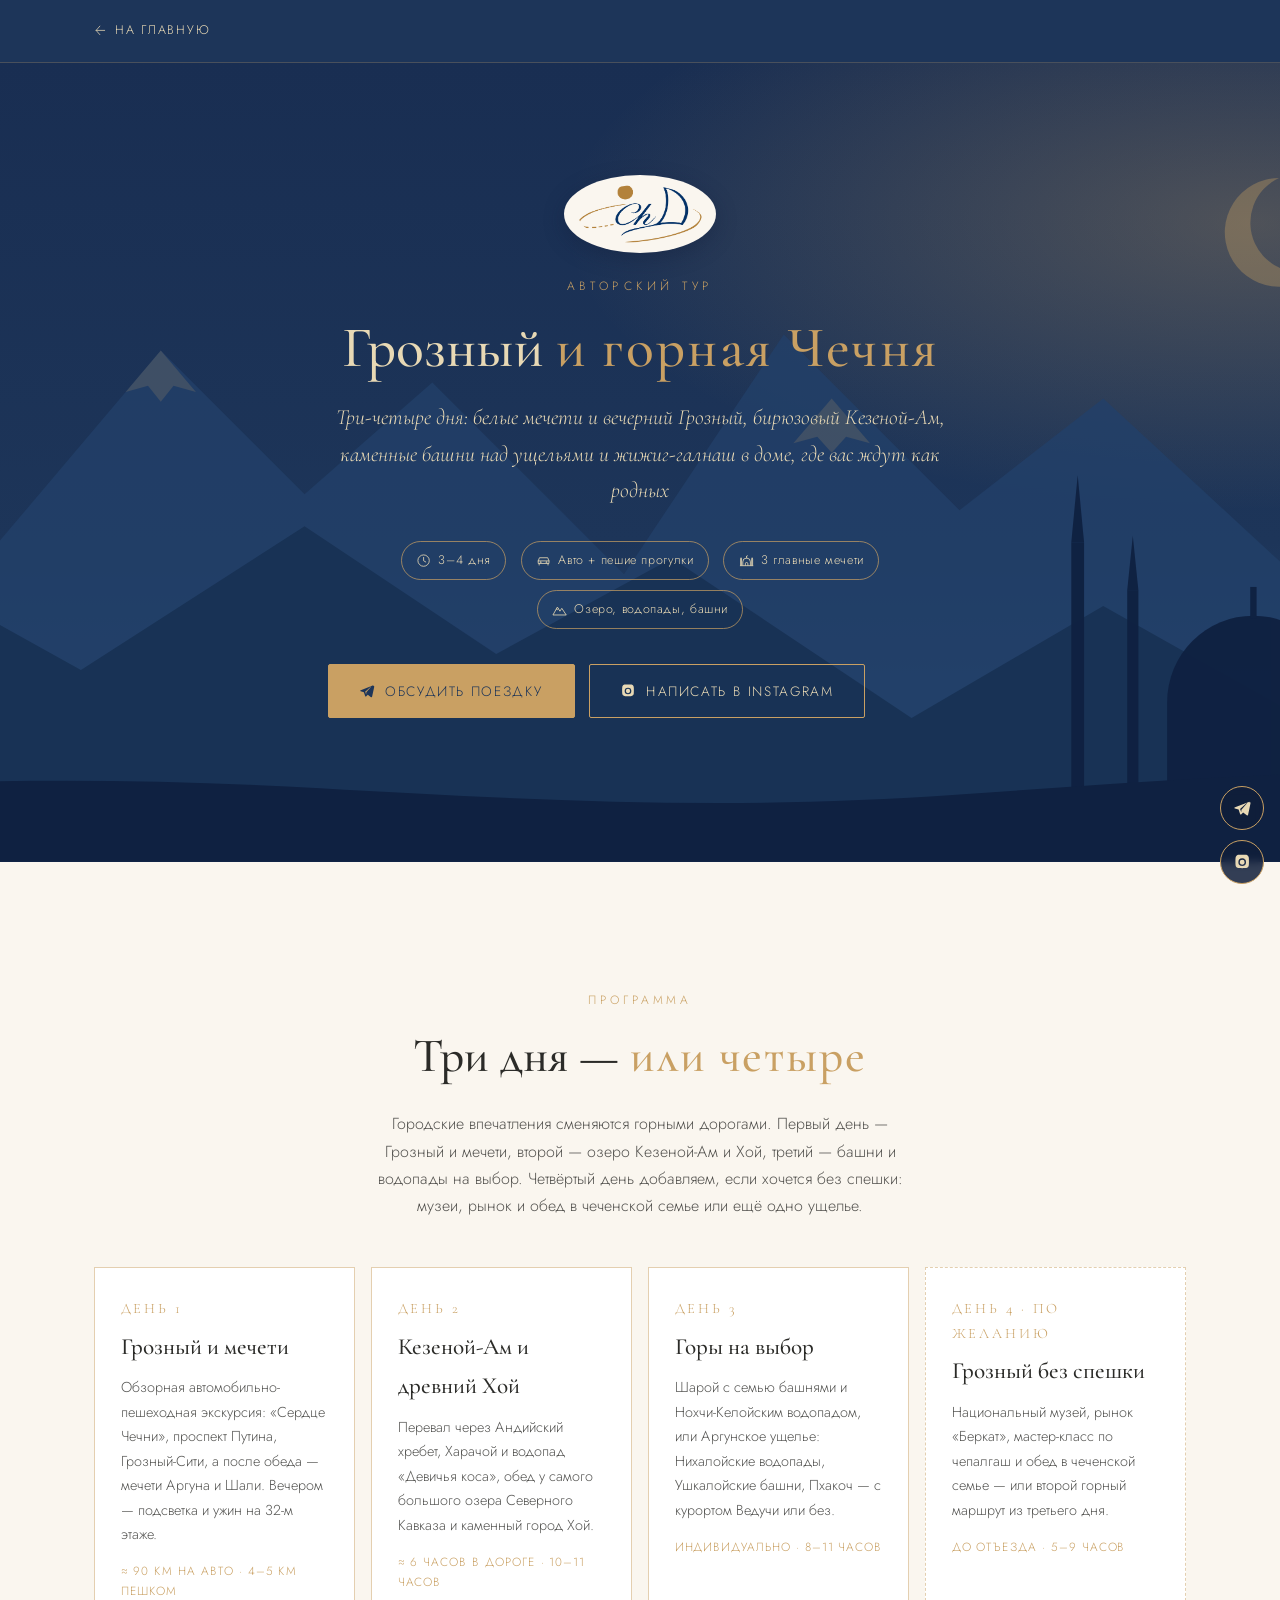
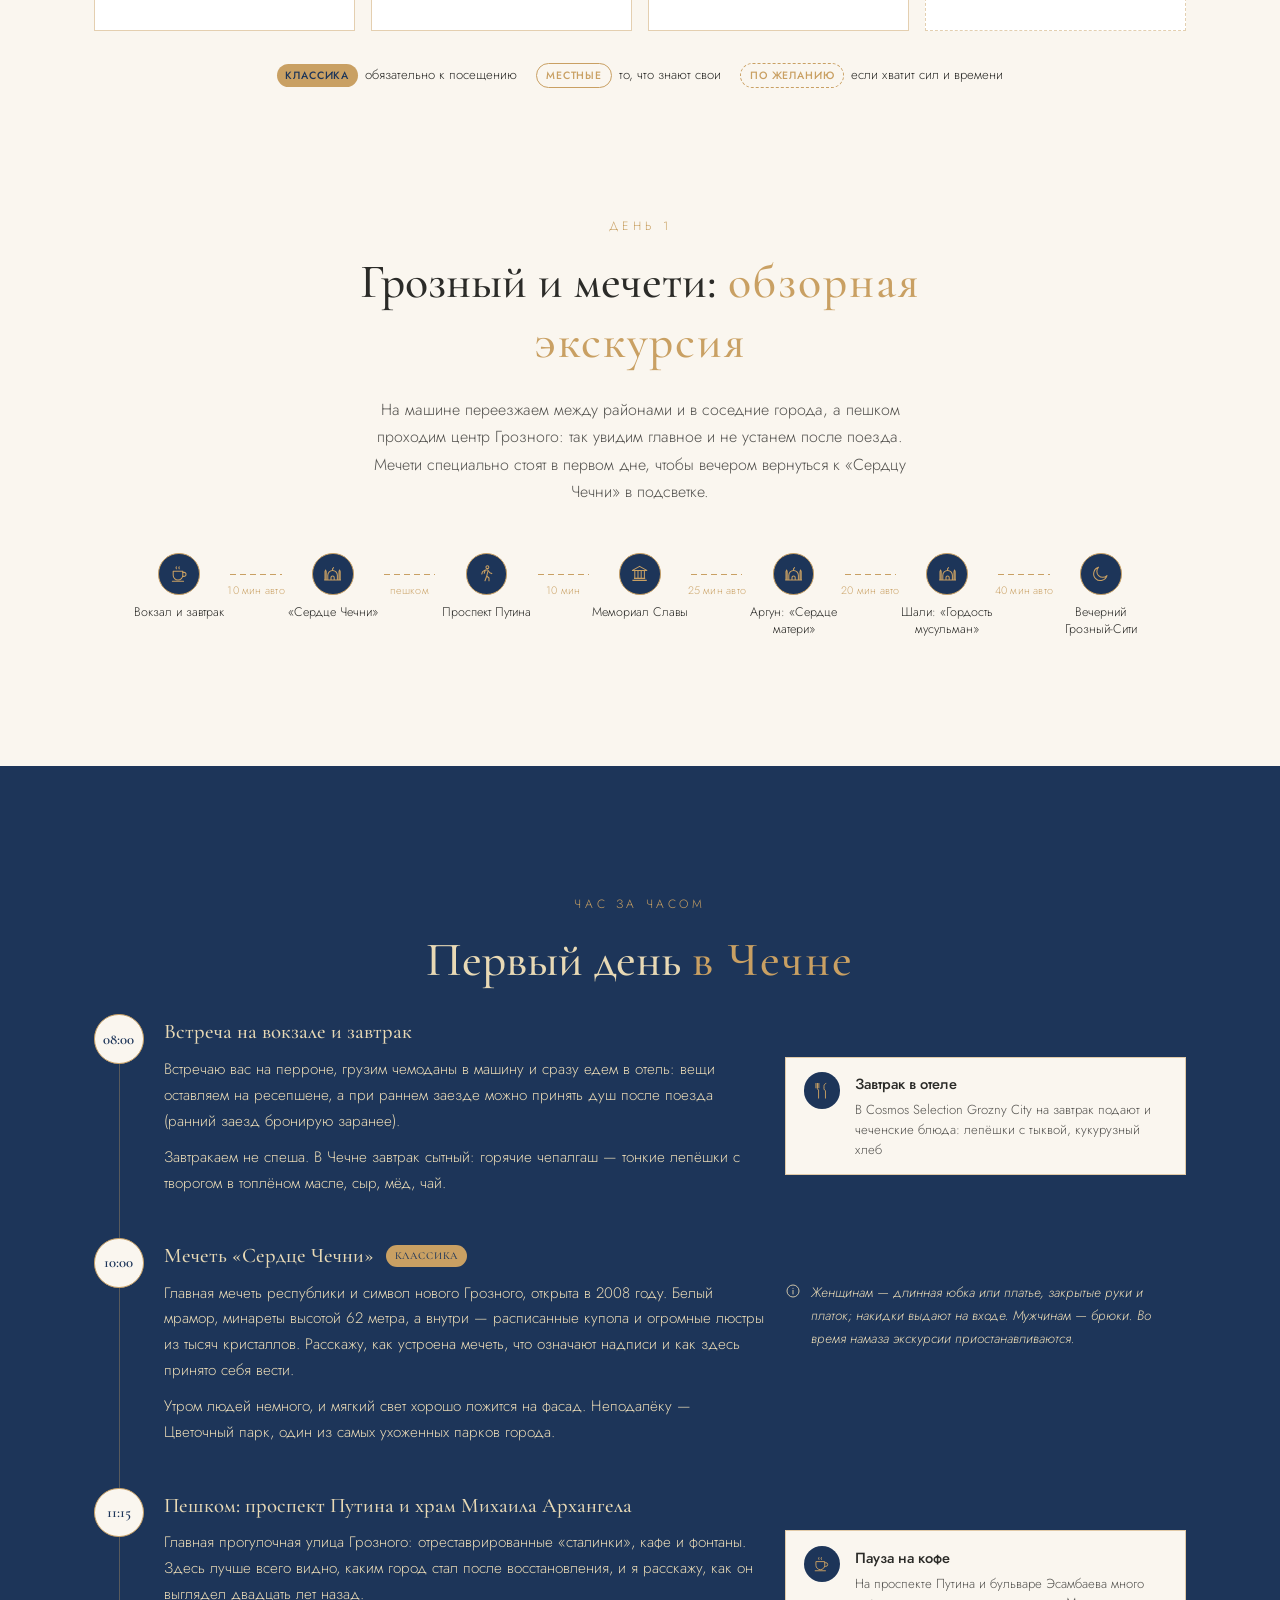
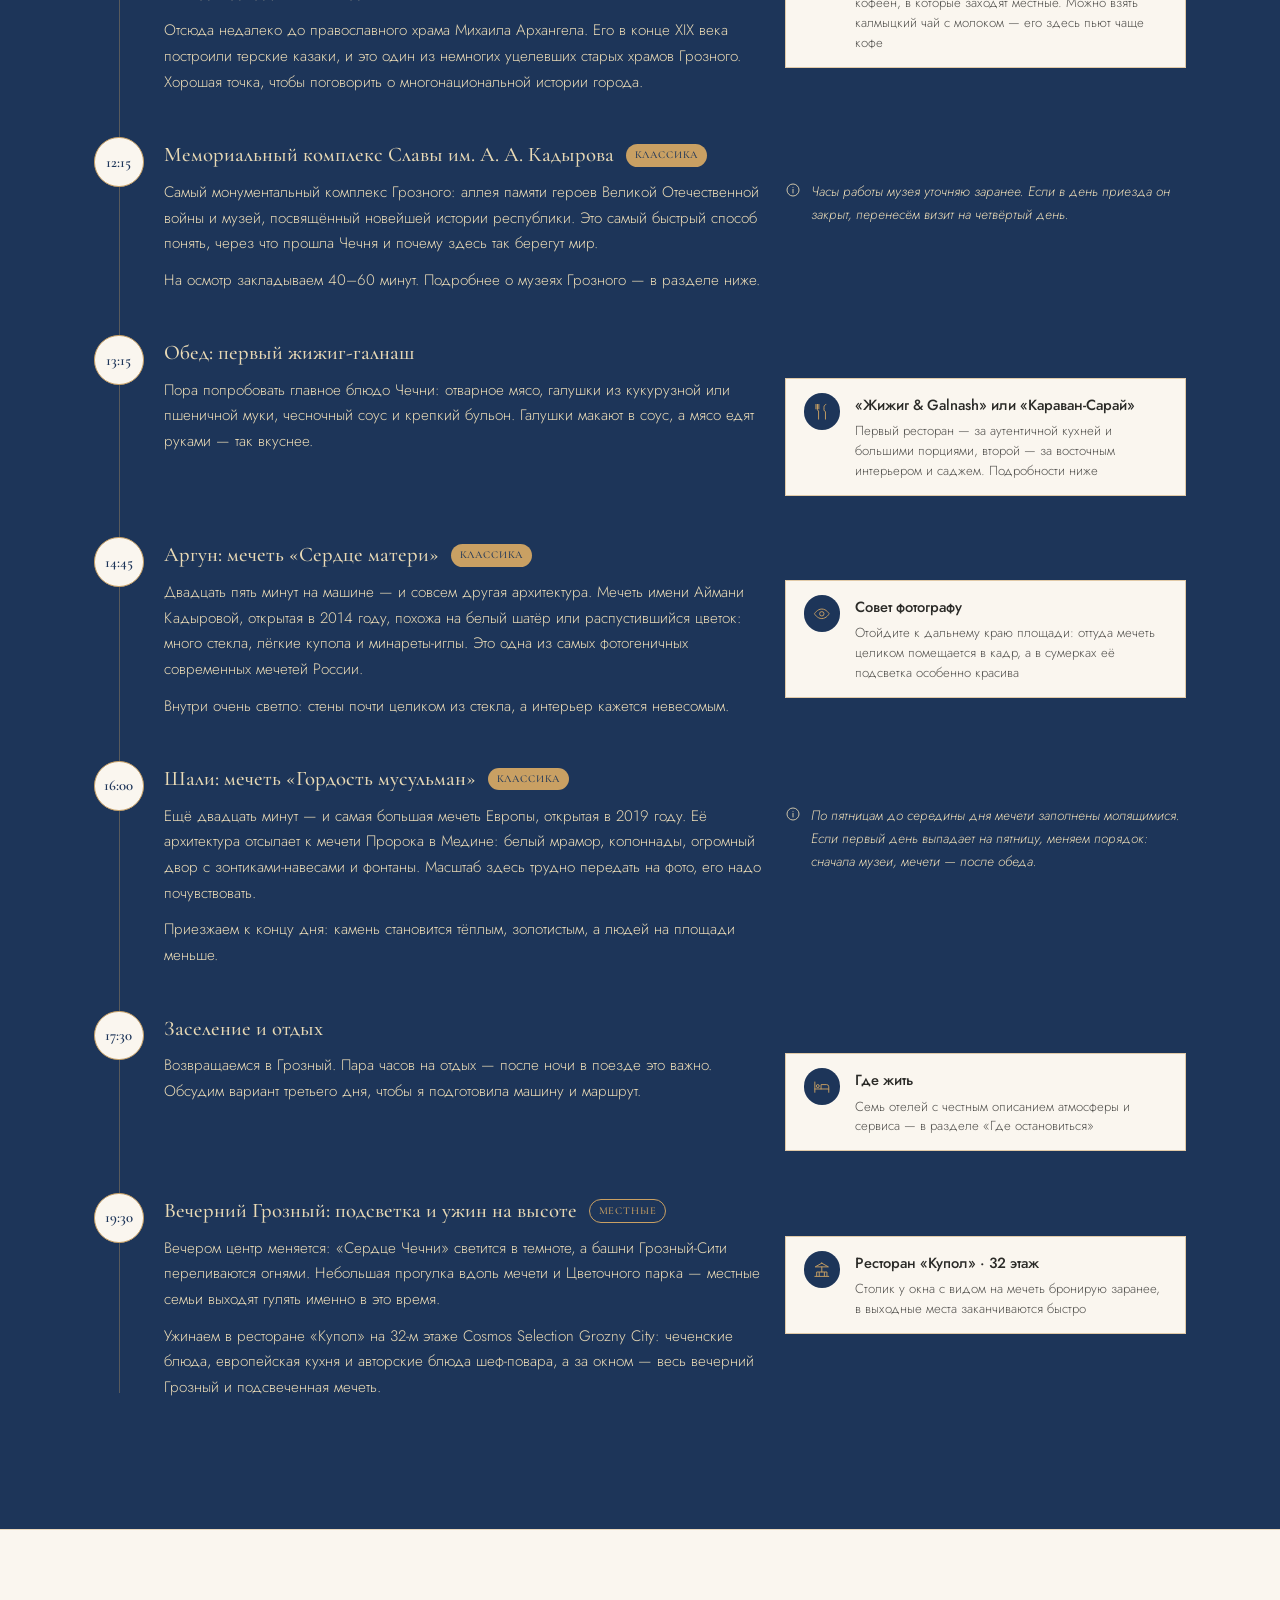
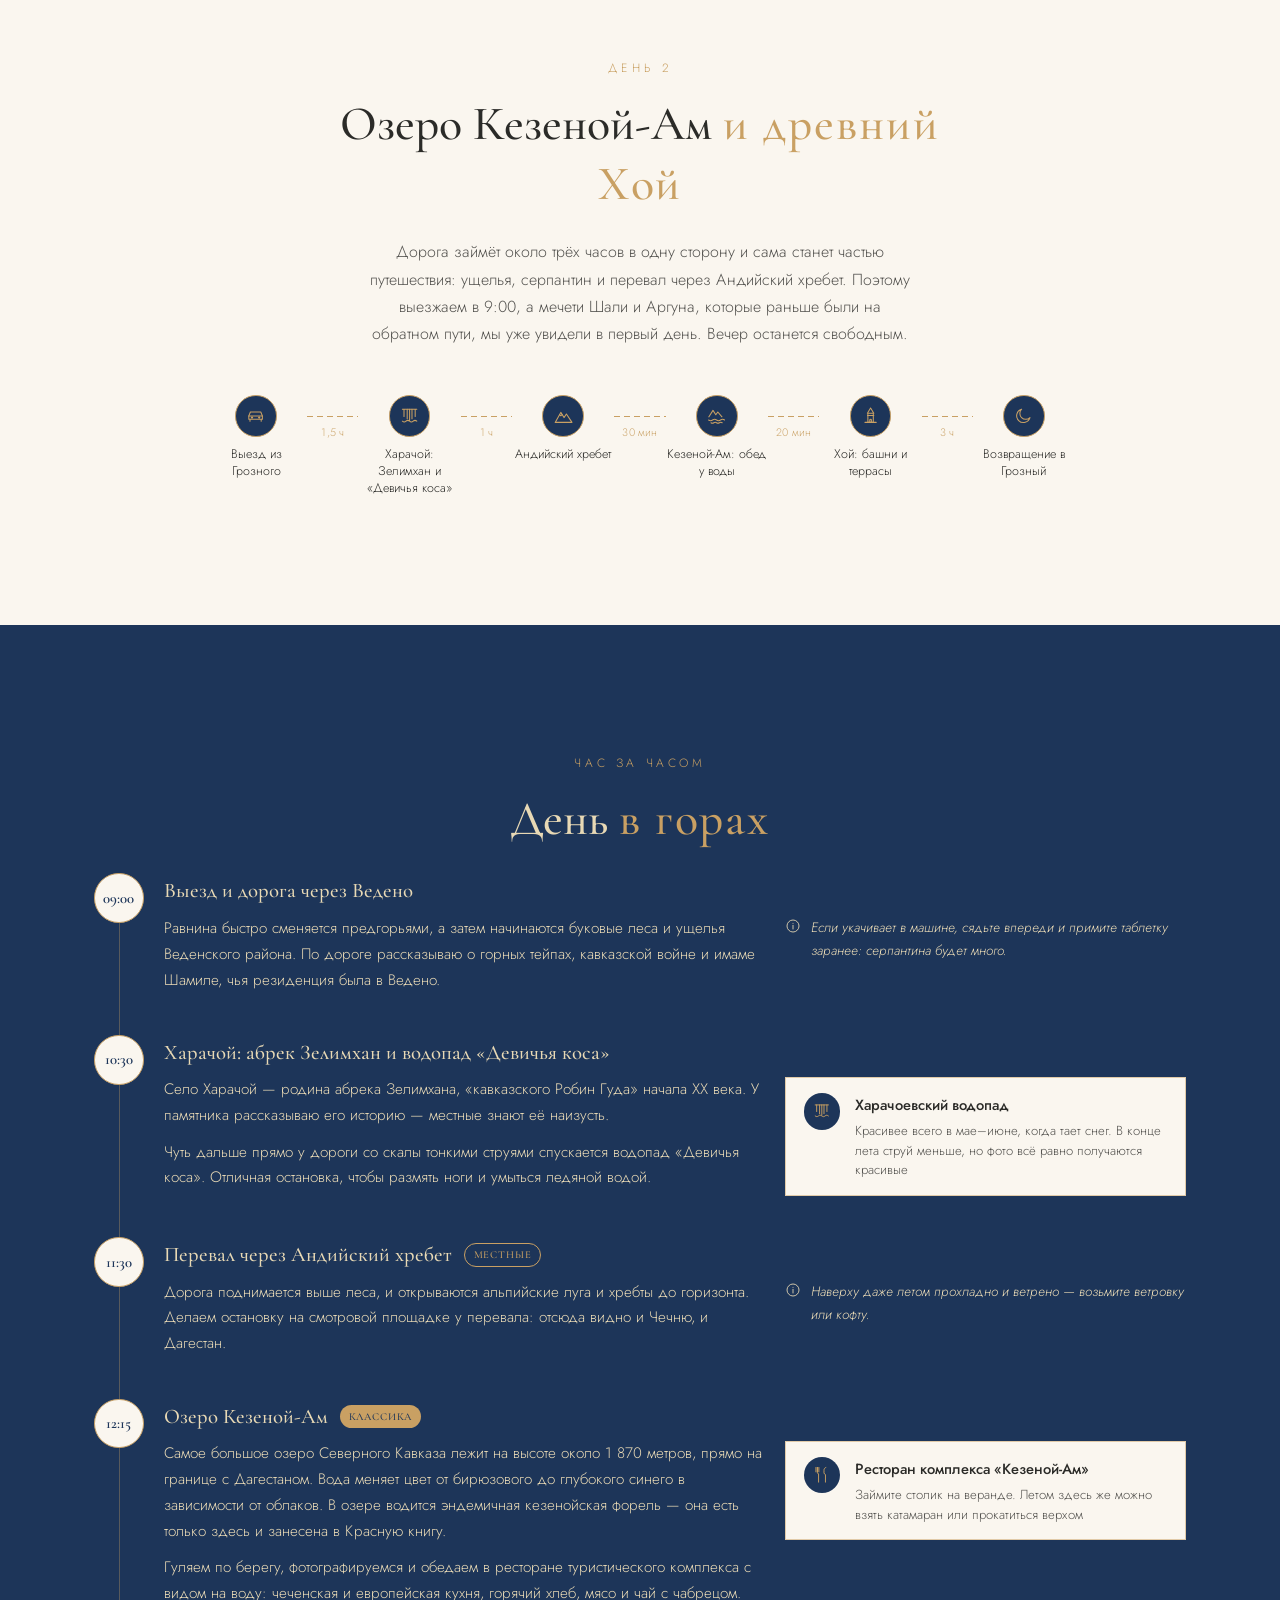
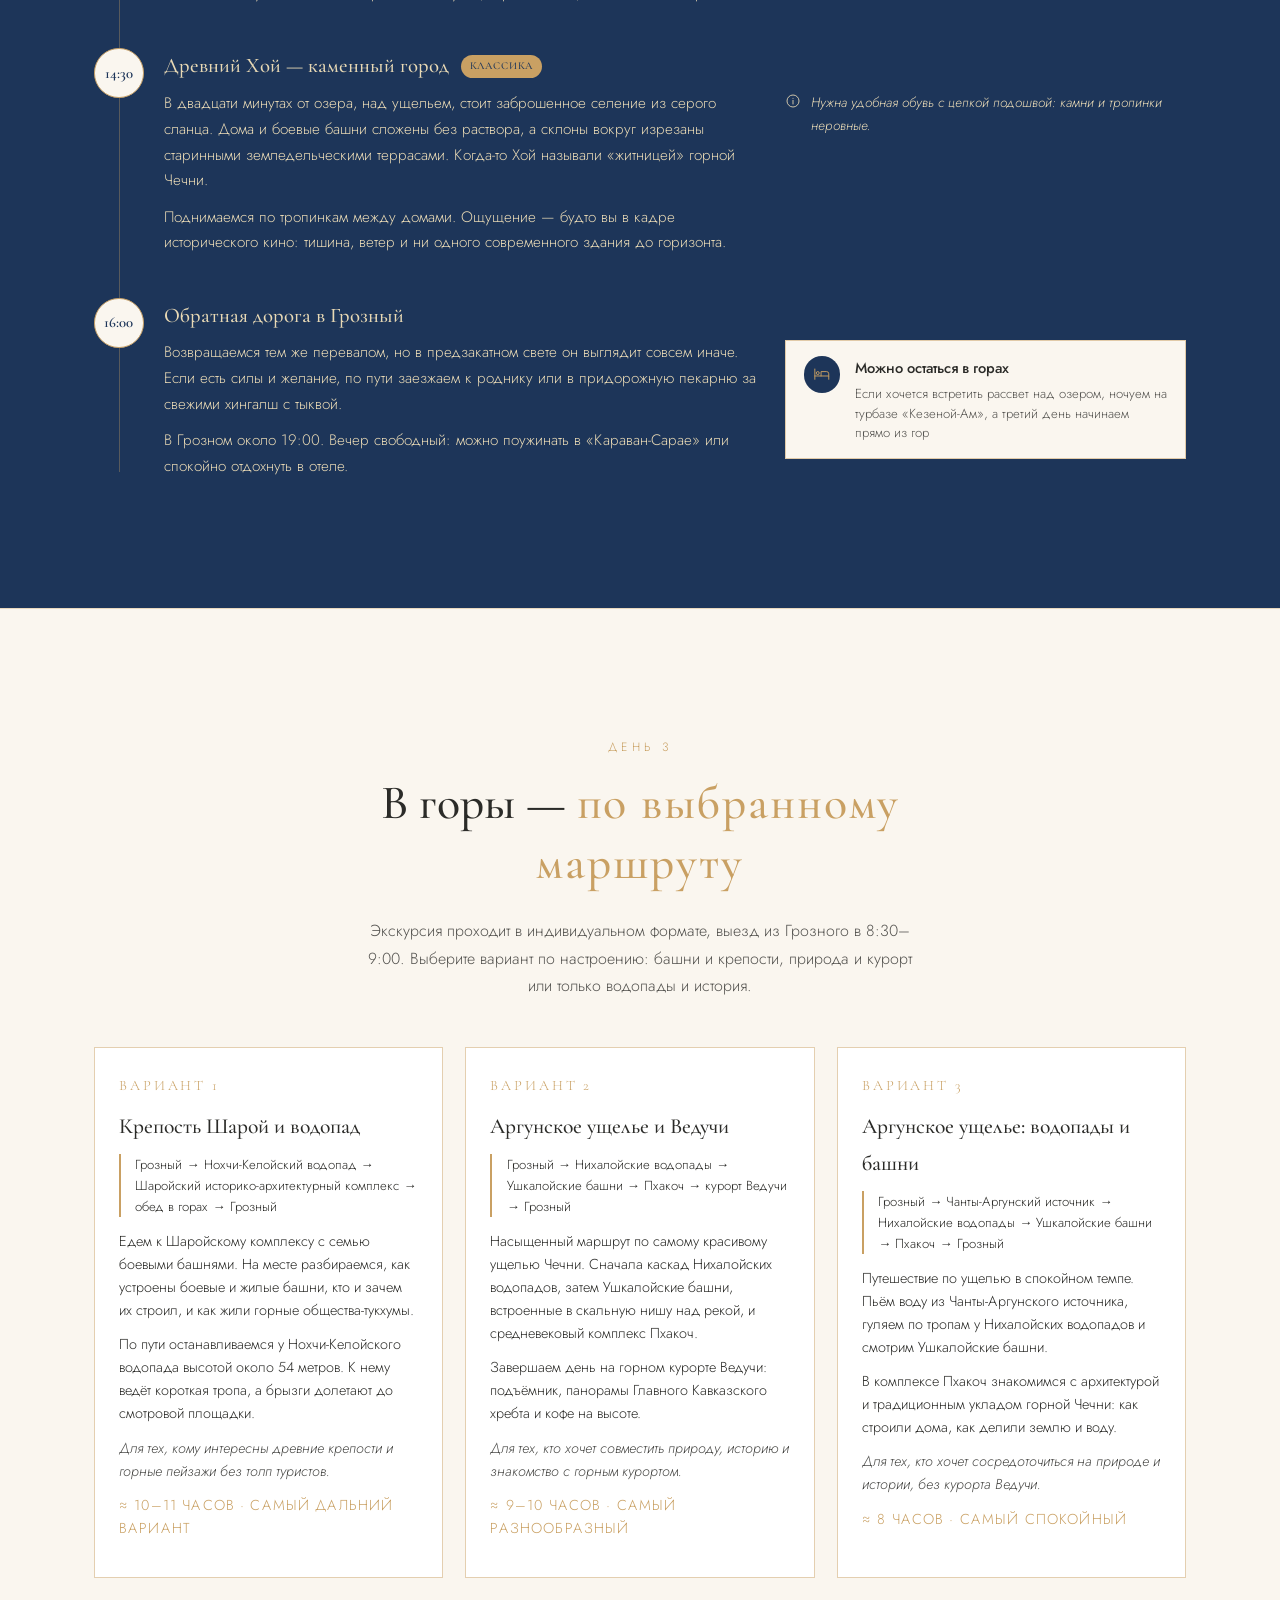
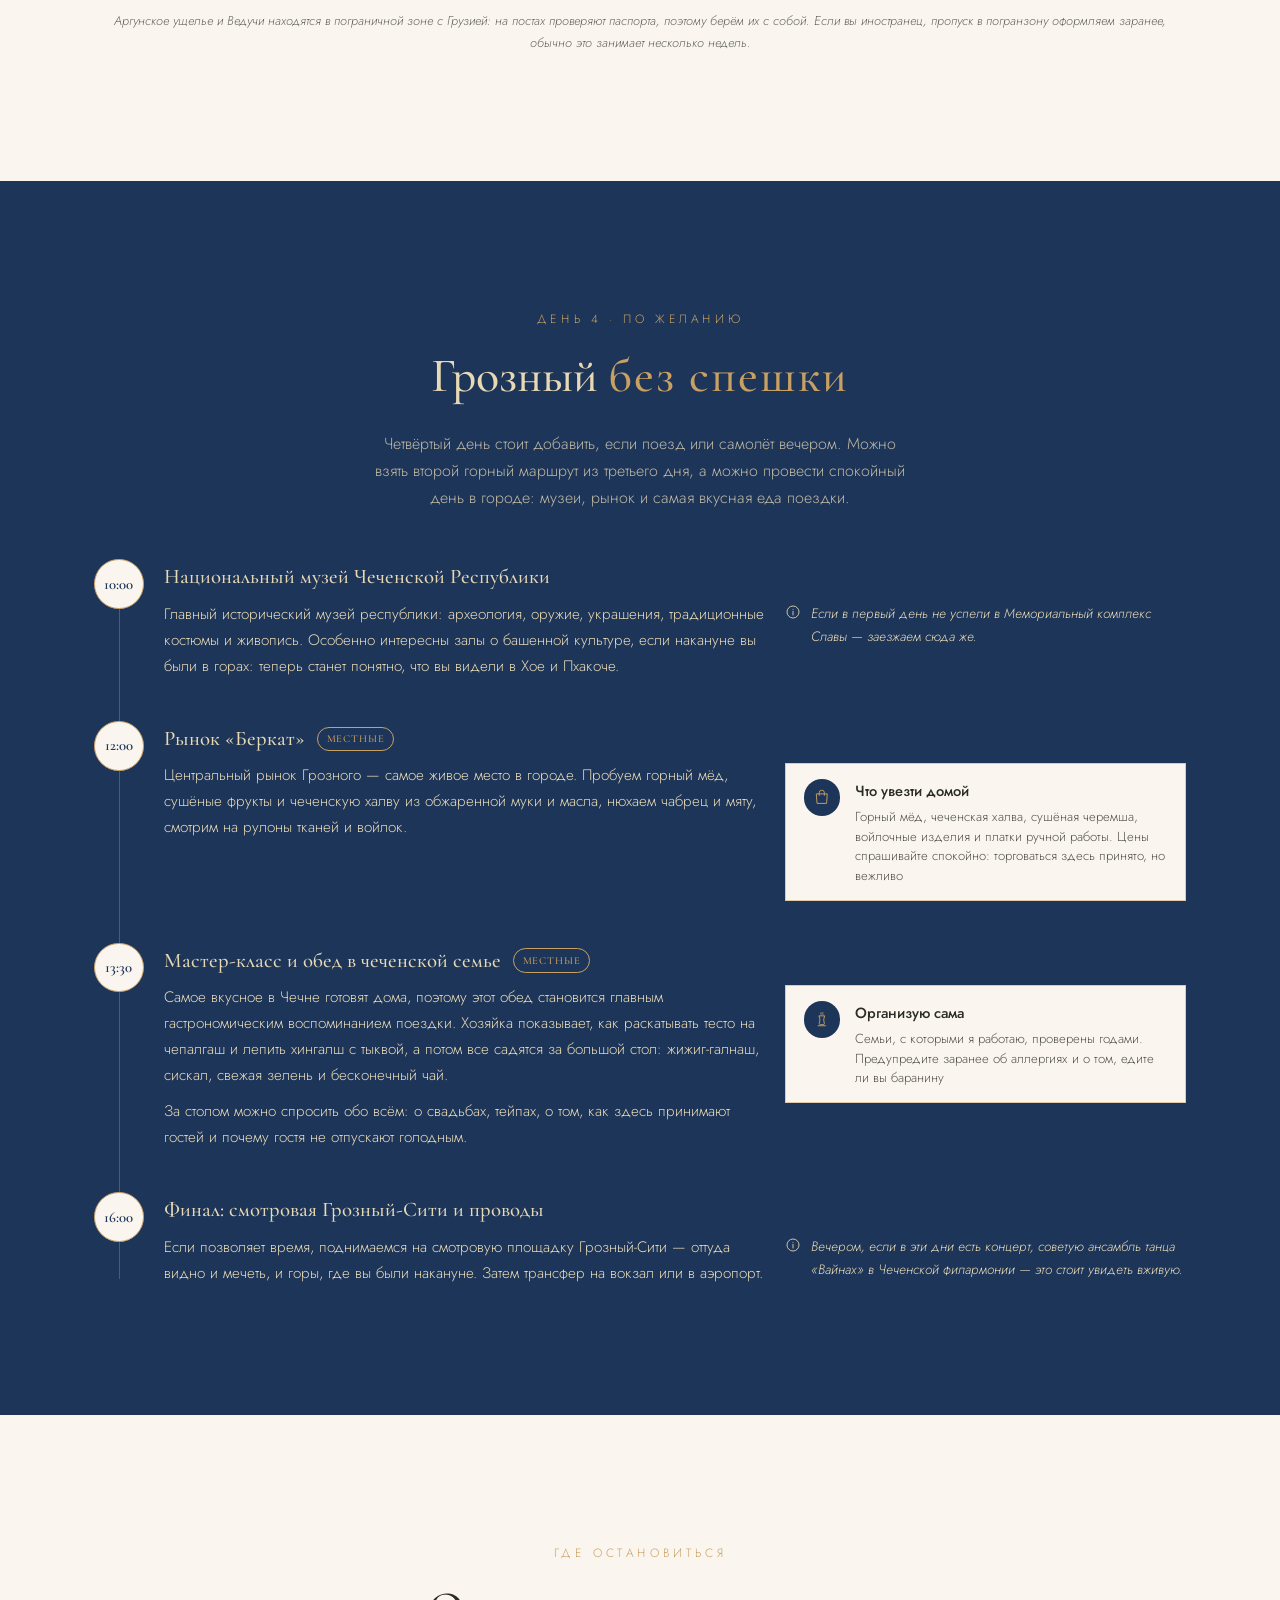
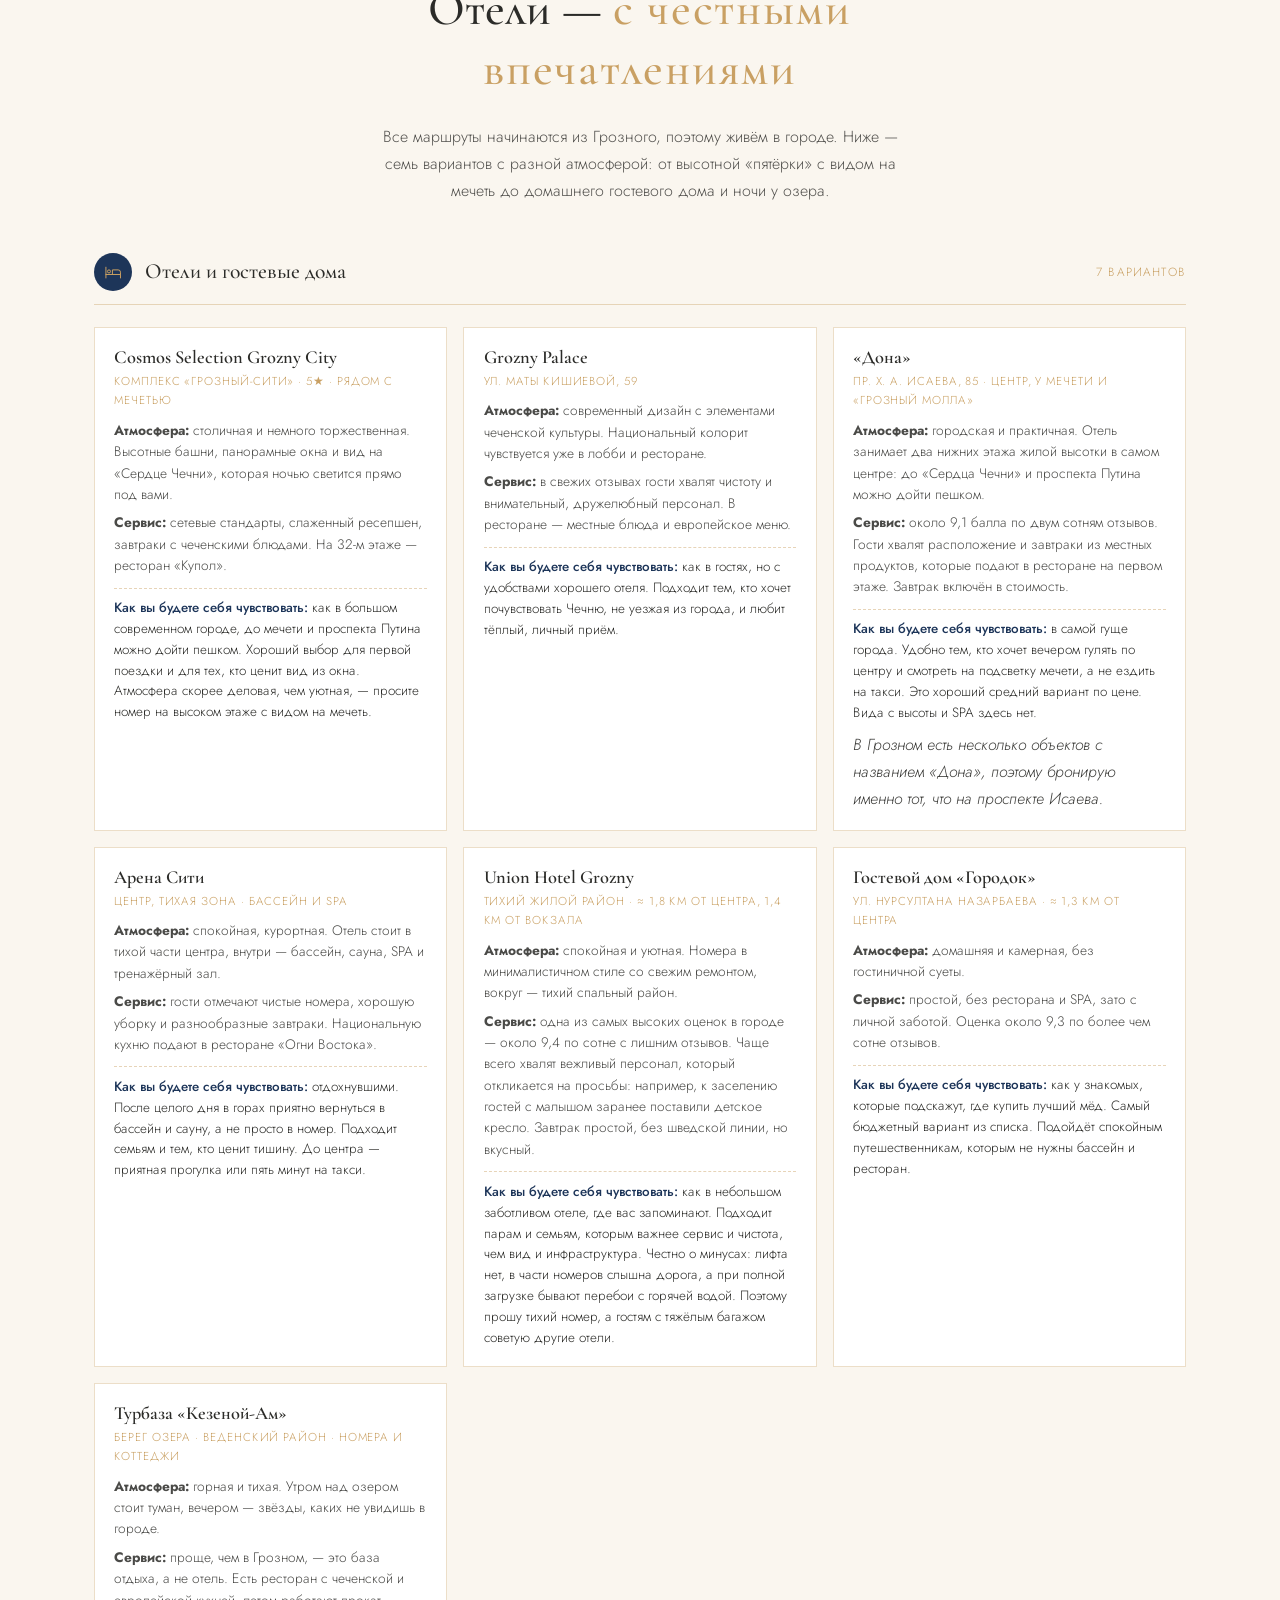
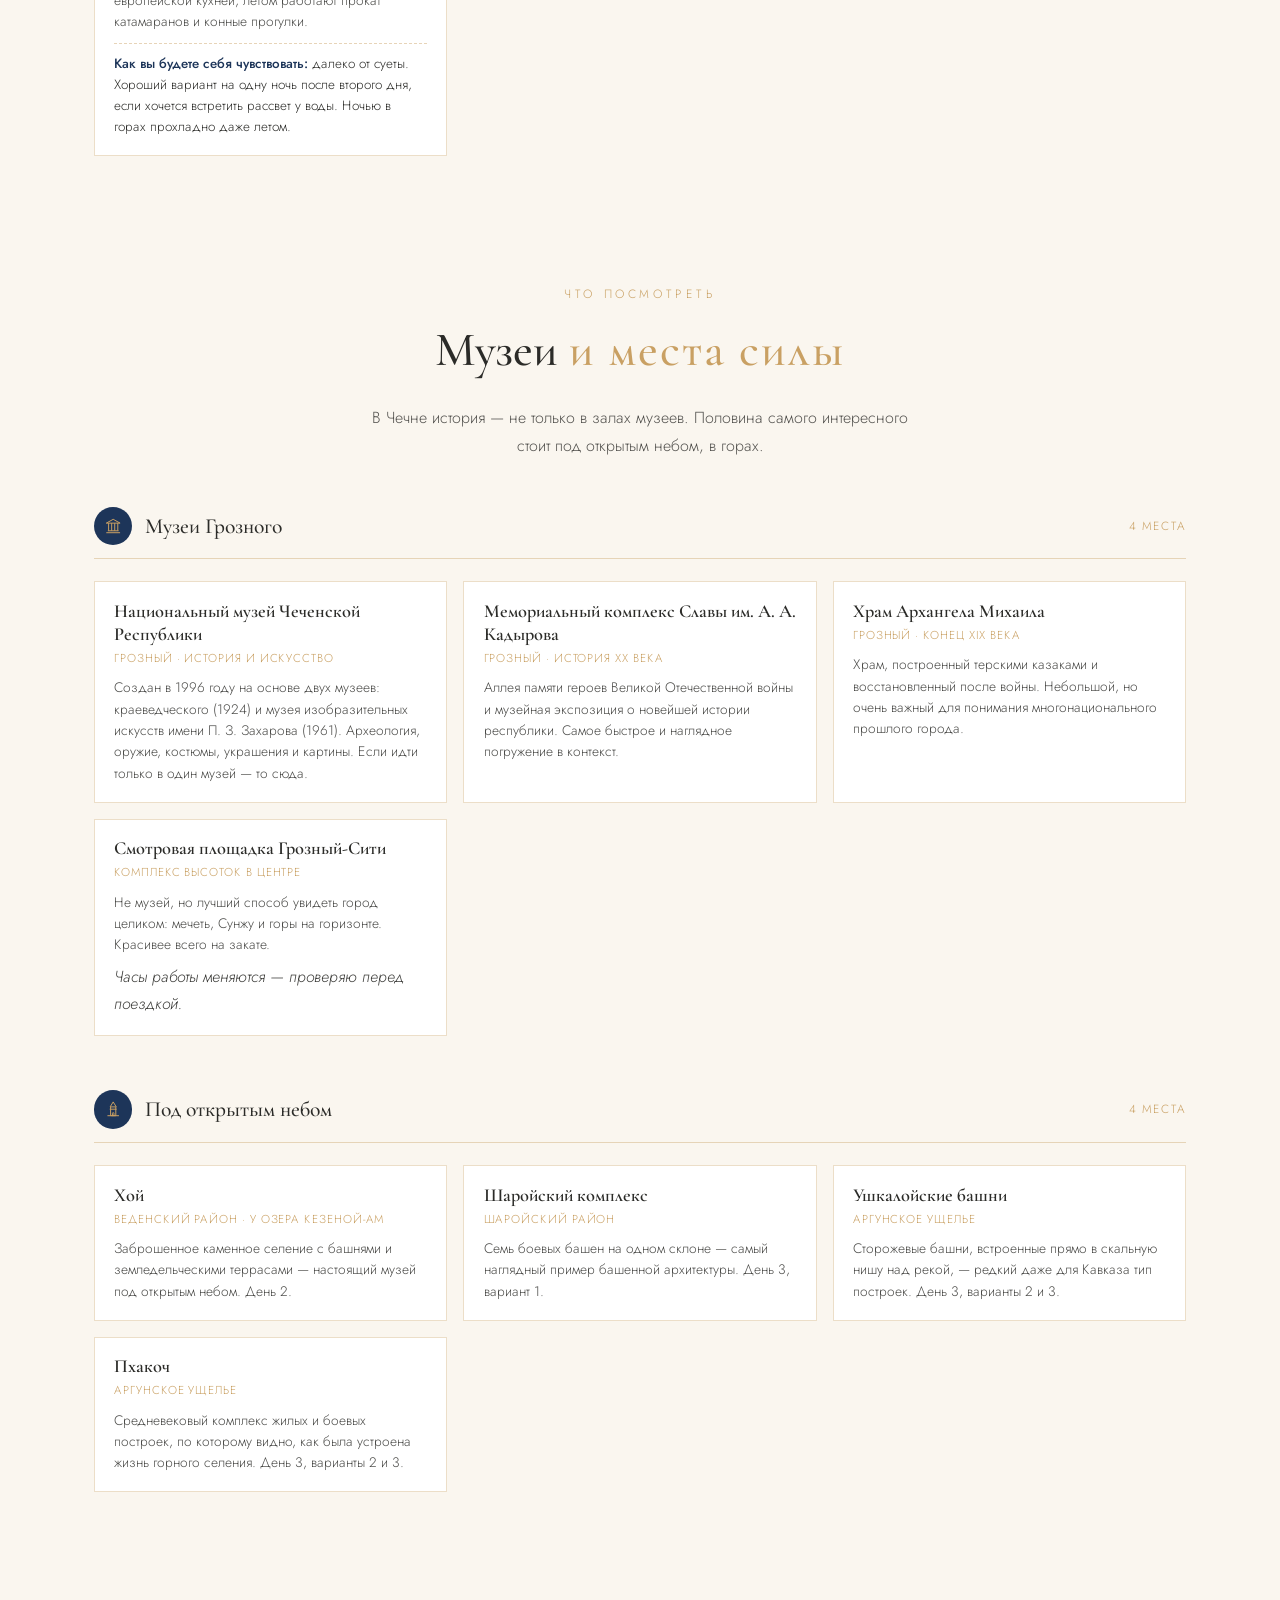
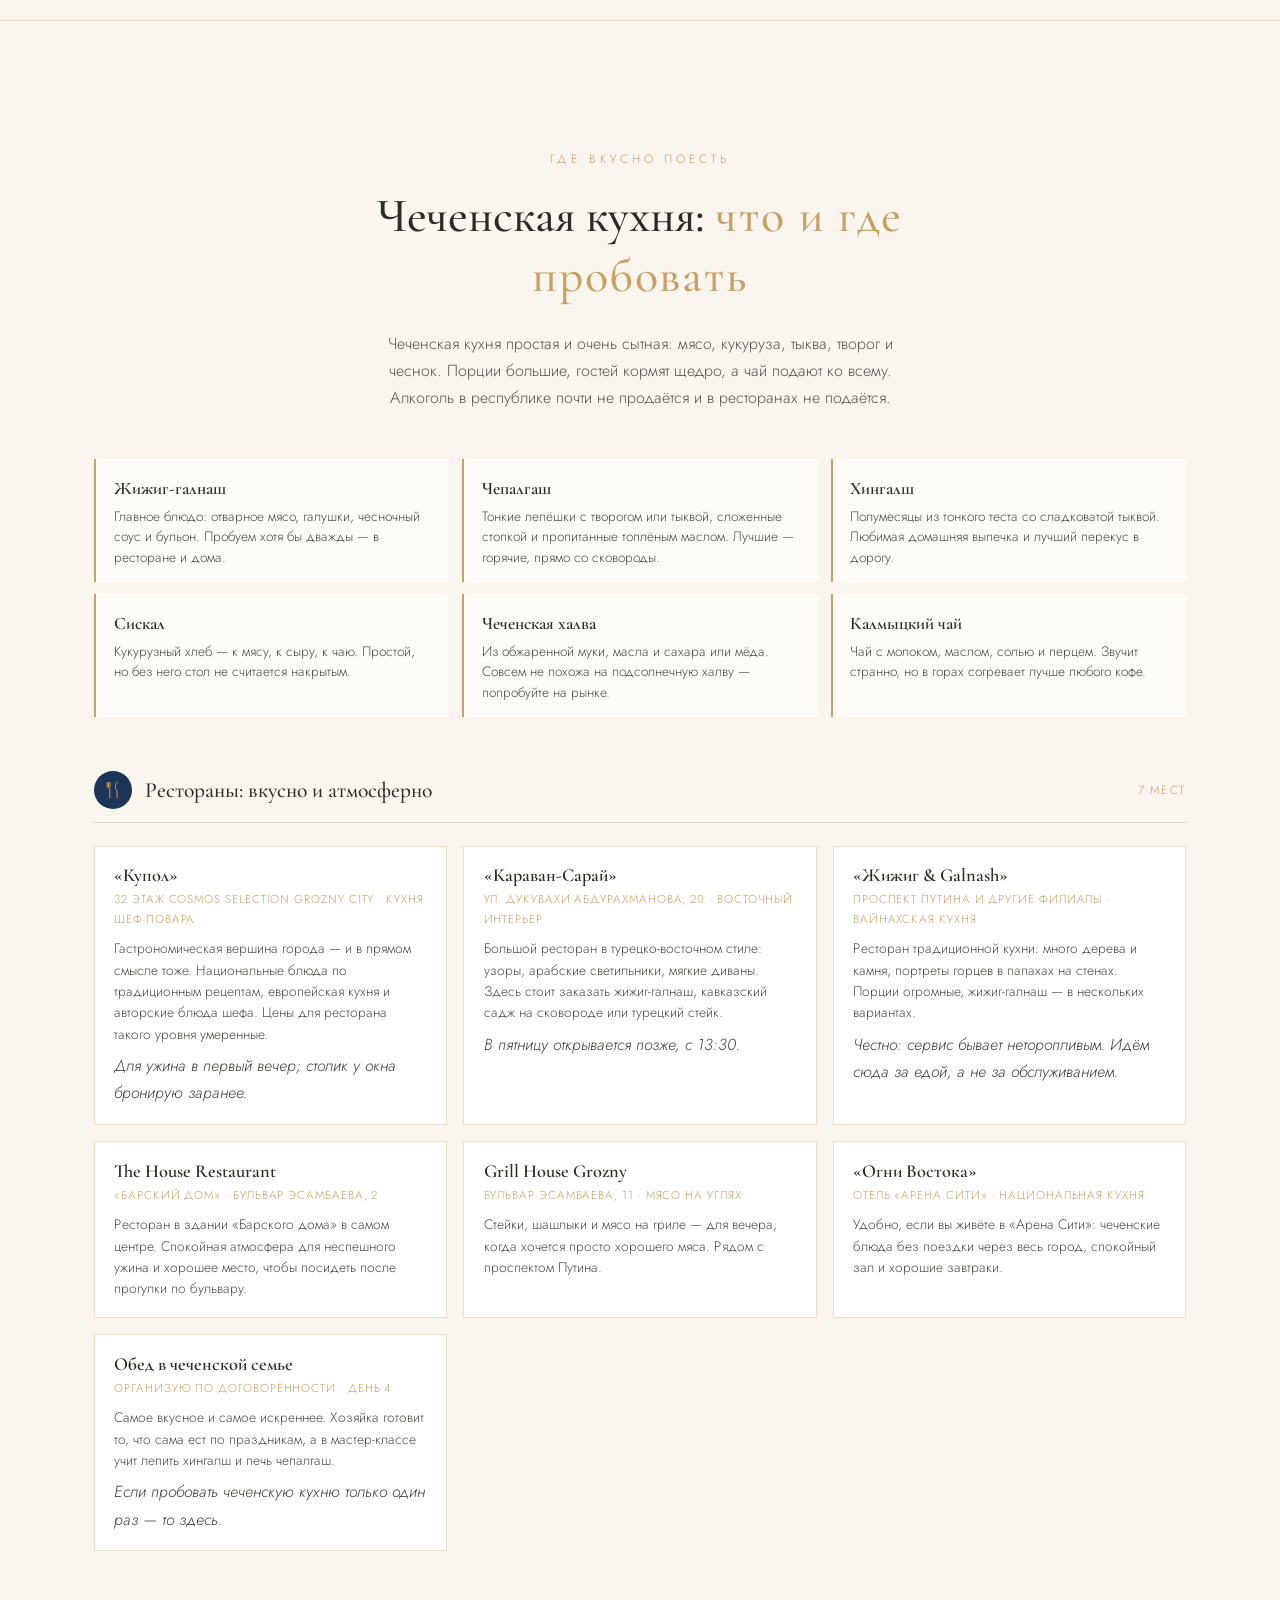
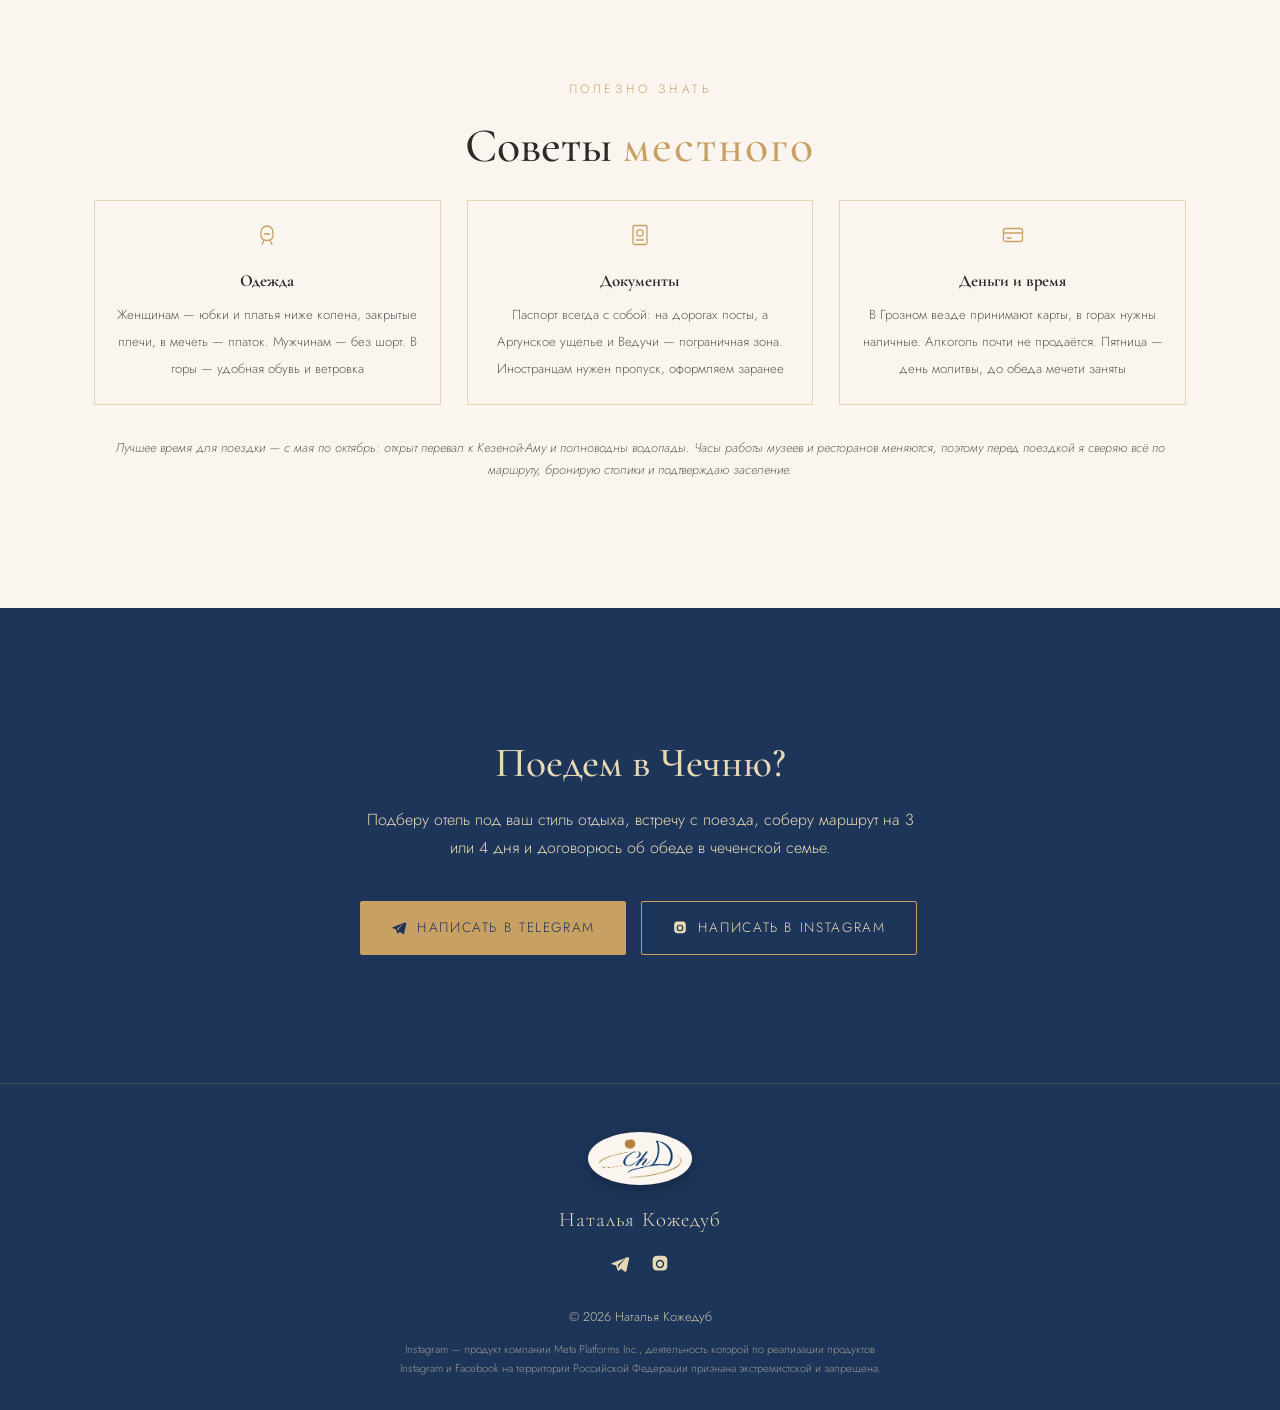
==== commit acc24af6: "Add Dona and Union hotels to the Chechnya page Co-Authored-By: Claude Opus 5.5 <noreply@anthropic.co" ====
--- a/chechnya.html
+++ b/chechnya.html
@@ -713,7 +713,7 @@
               <span class="side-card__icon"><svg aria-hidden="true"><use href="#icon-bed"/></svg></span>
               <div>
                 <div class="side-card__name">Где жить</div>
-                <div class="side-card__meta">Пять отелей с честным описанием атмосферы и сервиса — в разделе «Где остановиться»</div>
+                <div class="side-card__meta">Семь отелей с честным описанием атмосферы и сервиса — в разделе «Где остановиться»</div>
               </div>
             </div>
           </div>
@@ -1014,13 +1014,13 @@
     <div class="container">
       <p class="eyebrow eyebrow--center">Где остановиться</p>
       <h2 class="section__title section__title--center">Отели — <span class="accent">с честными впечатлениями</span></h2>
-      <p class="section__lead">Все маршруты начинаются из Грозного, поэтому живём в городе. Ниже — пять вариантов с разной атмосферой: от высотной «пятёрки» с видом на мечеть до домашнего гостевого дома и ночи у озера.</p>
+      <p class="section__lead">Все маршруты начинаются из Грозного, поэтому живём в городе. Ниже — семь вариантов с разной атмосферой: от высотной «пятёрки» с видом на мечеть до домашнего гостевого дома и ночи у озера.</p>
 
       <div class="places-group">
         <div class="places-group__head">
           <span class="places-group__icon"><svg aria-hidden="true"><use href="#icon-bed"/></svg></span>
           <h3 class="places-group__title">Отели и гостевые дома</h3>
-          <span class="places-group__count">5 вариантов</span>
+          <span class="places-group__count">7 вариантов</span>
         </div>
         <div class="places">
           <div class="place">
@@ -1038,11 +1038,26 @@
             <span class="place__fit"><b>Как вы будете себя чувствовать:</b> как в гостях, но с удобствами хорошего отеля. Подходит тем, кто хочет почувствовать Чечню, не уезжая из города, и любит тёплый, личный приём.</span>
           </div>
           <div class="place">
+            <div class="place__name">«Дона»</div>
+            <div class="place__where">Пр. Х. А. Исаева, 85 · центр, у мечети и «Грозный Молла»</div>
+            <p><b>Атмосфера:</b> городская и практичная. Отель занимает два нижних этажа жилой высотки в самом центре: до «Сердца Чечни» и проспекта Путина можно дойти пешком.</p>
+            <p><b>Сервис:</b> около 9,1 балла по двум сотням отзывов. Гости хвалят расположение и завтраки из местных продуктов, которые подают в ресторане на первом этаже. Завтрак включён в стоимость.</p>
+            <span class="place__fit"><b>Как вы будете себя чувствовать:</b> в самой гуще города. Удобно тем, кто хочет вечером гулять по центру и смотреть на подсветку мечети, а не ездить на такси. Это хороший средний вариант по цене. Вида с высоты и SPA здесь нет.</span>
+            <span class="place__tip">В Грозном есть несколько объектов с названием «Дона», поэтому бронирую именно тот, что на проспекте Исаева.</span>
+          </div>
+          <div class="place">
             <div class="place__name">Арена Сити</div>
             <div class="place__where">Центр, тихая зона · бассейн и SPA</div>
             <p><b>Атмосфера:</b> спокойная, курортная. Отель стоит в тихой части центра, внутри — бассейн, сауна, SPA и тренажёрный зал.</p>
             <p><b>Сервис:</b> гости отмечают чистые номера, хорошую уборку и разнообразные завтраки. Национальную кухню подают в ресторане «Огни Востока».</p>
             <span class="place__fit"><b>Как вы будете себя чувствовать:</b> отдохнувшими. После целого дня в горах приятно вернуться в бассейн и сауну, а не просто в номер. Подходит семьям и тем, кто ценит тишину. До центра — приятная прогулка или пять минут на такси.</span>
+          </div>
+          <div class="place">
+            <div class="place__name">Union Hotel Grozny</div>
+            <div class="place__where">Тихий жилой район · ≈ 1,8 км от центра, 1,4 км от вокзала</div>
+            <p><b>Атмосфера:</b> спокойная и уютная. Номера в минималистичном стиле со свежим ремонтом, вокруг — тихий спальный район.</p>
+            <p><b>Сервис:</b> одна из самых высоких оценок в городе — около 9,4 по сотне с лишним отзывов. Чаще всего хвалят вежливый персонал, который откликается на просьбы: например, к заселению гостей с малышом заранее поставили детское кресло. Завтрак простой, без шведской линии, но вкусный.</p>
+            <span class="place__fit"><b>Как вы будете себя чувствовать:</b> как в небольшом заботливом отеле, где вас запоминают. Подходит парам и семьям, которым важнее сервис и чистота, чем вид и инфраструктура. Честно о минусах: лифта нет, в части номеров слышна дорога, а при полной загрузке бывают перебои с горячей водой. Поэтому прошу тихий номер, а гостям с тяжёлым багажом советую другие отели.</span>
           </div>
           <div class="place">
             <div class="place__name">Гостевой дом «Городок»</div>
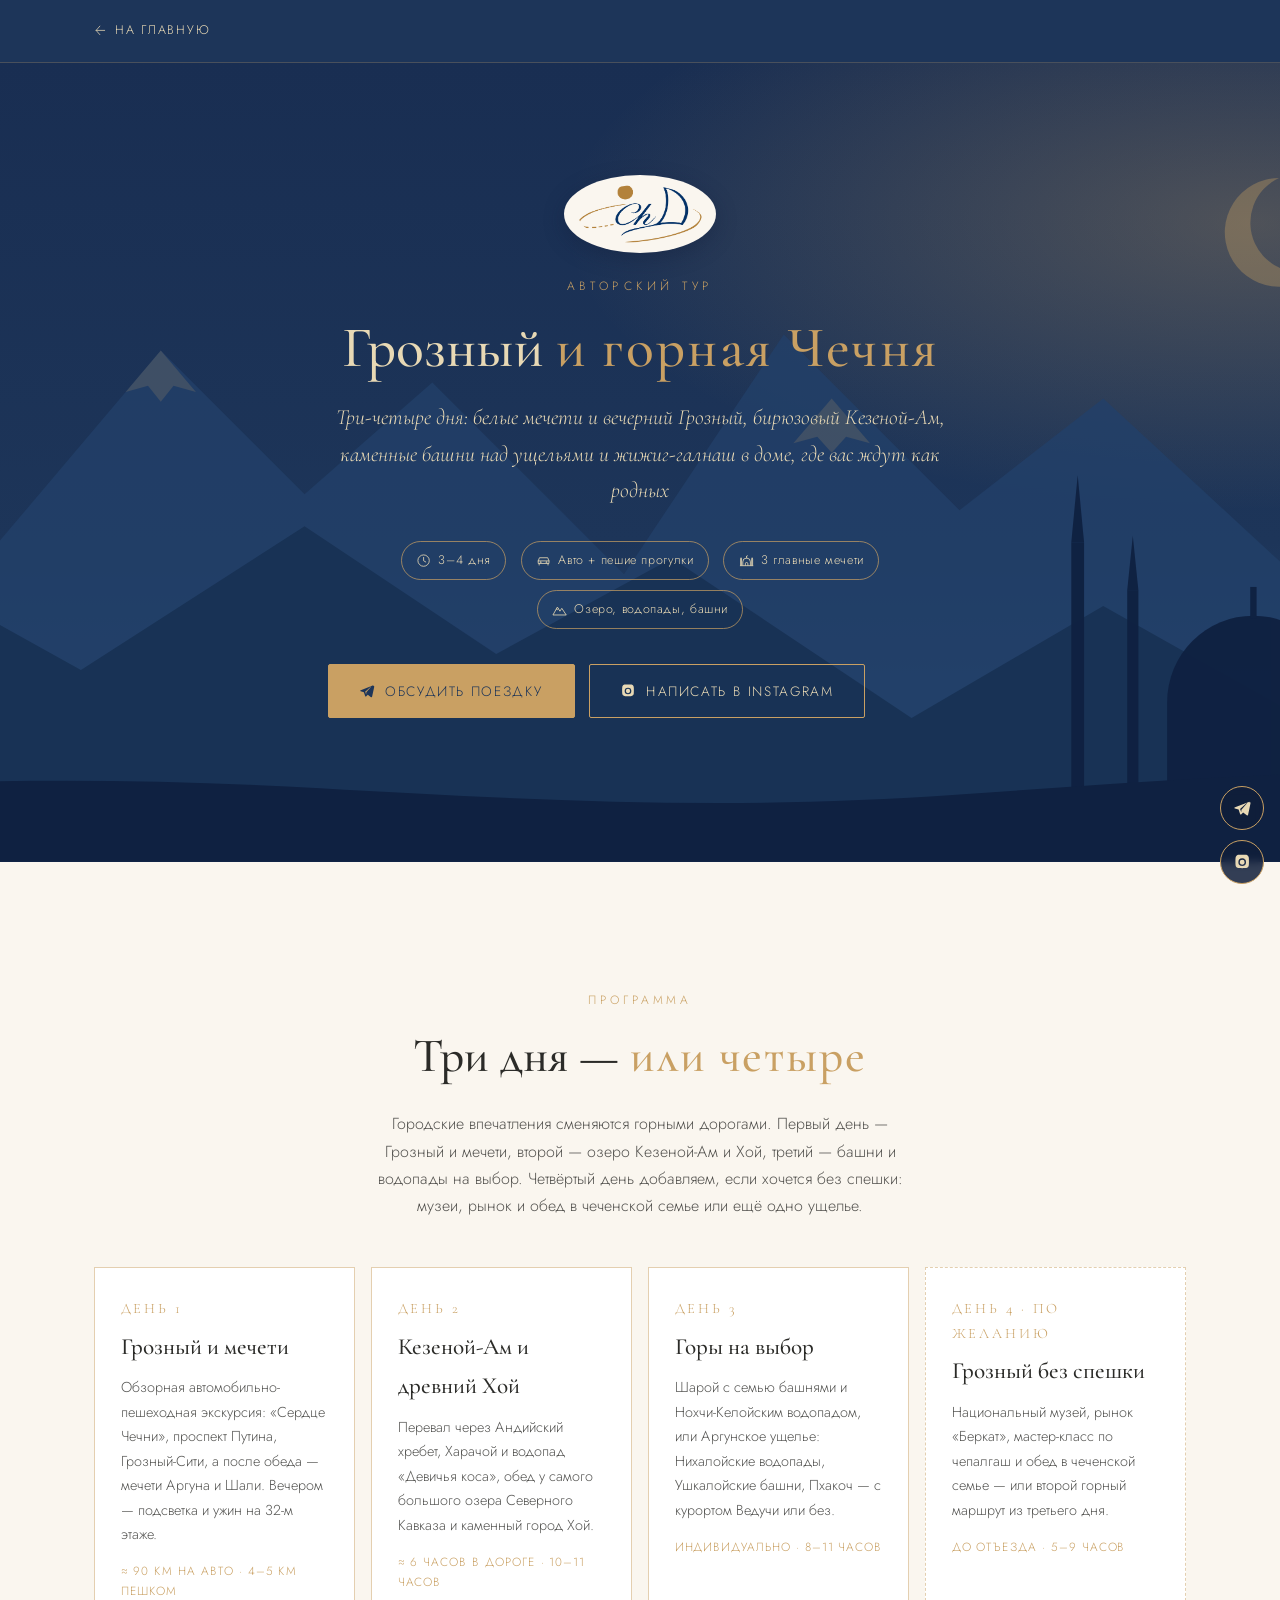
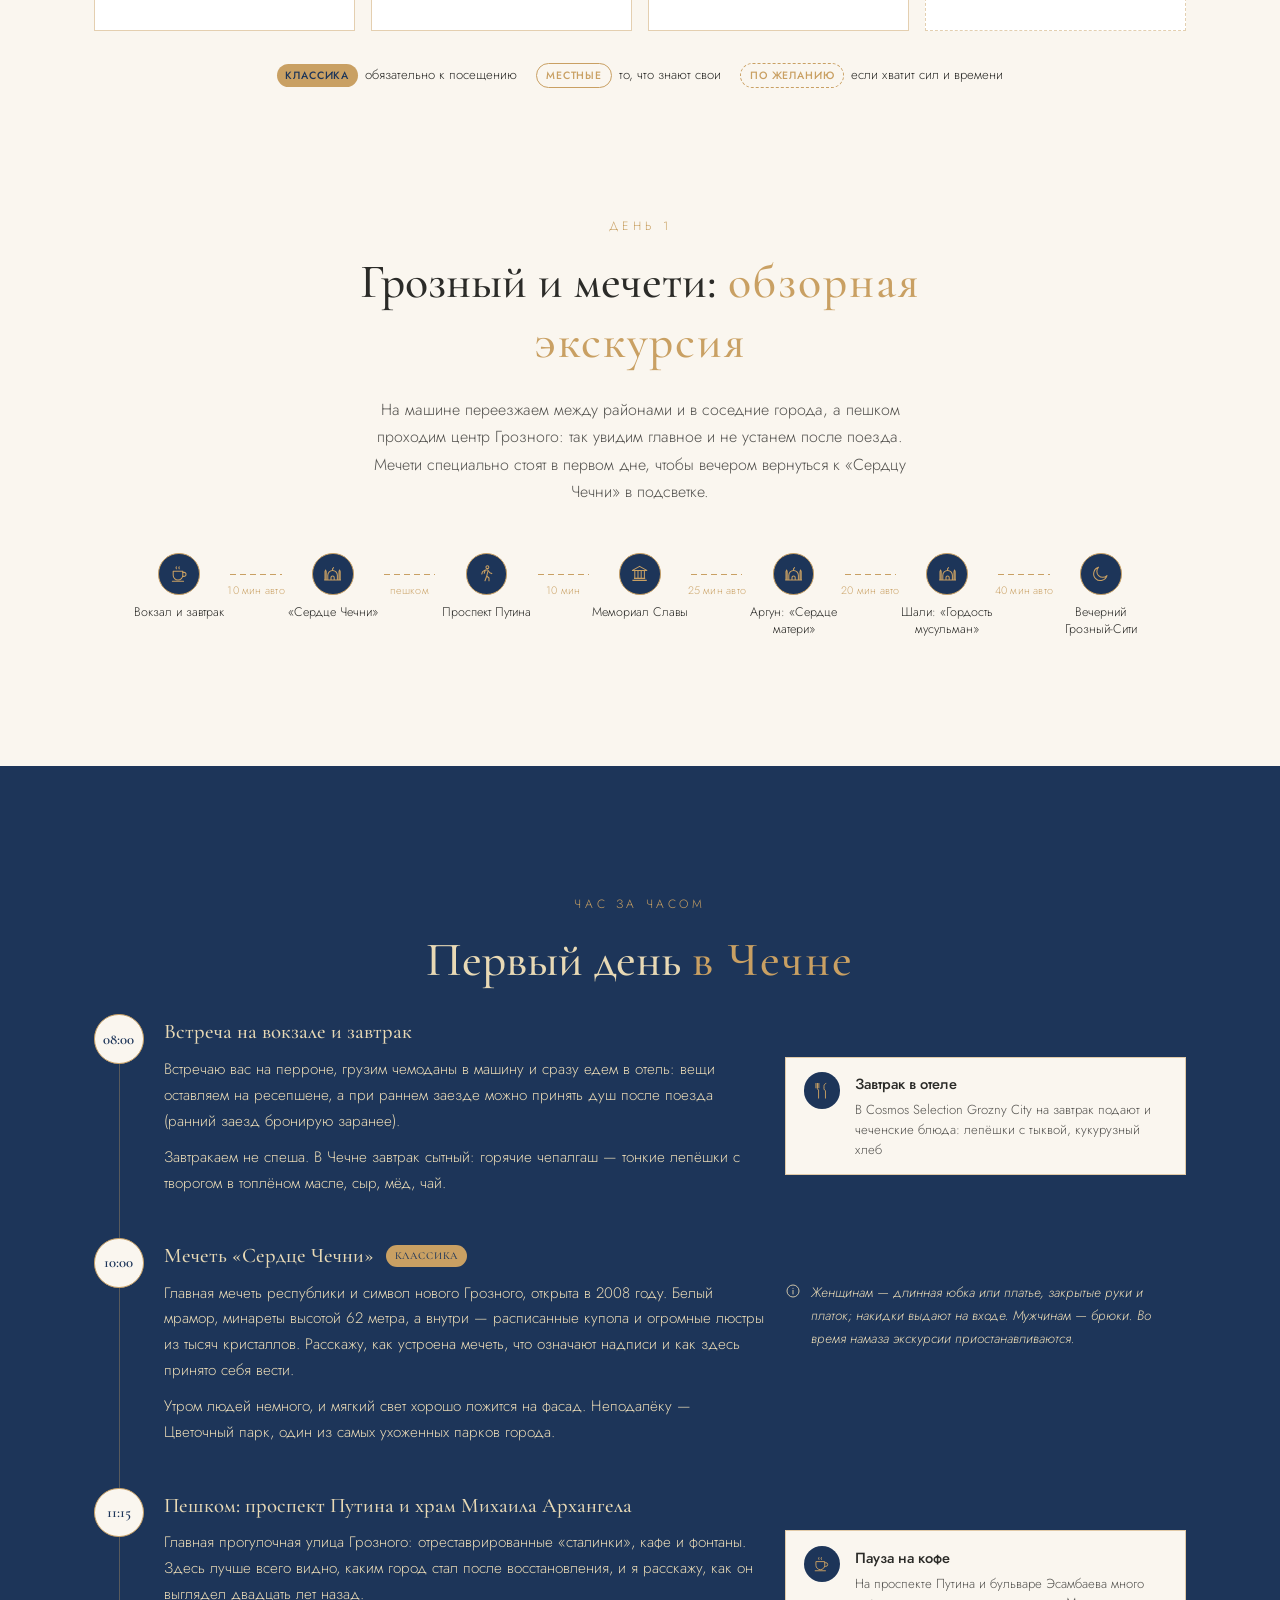
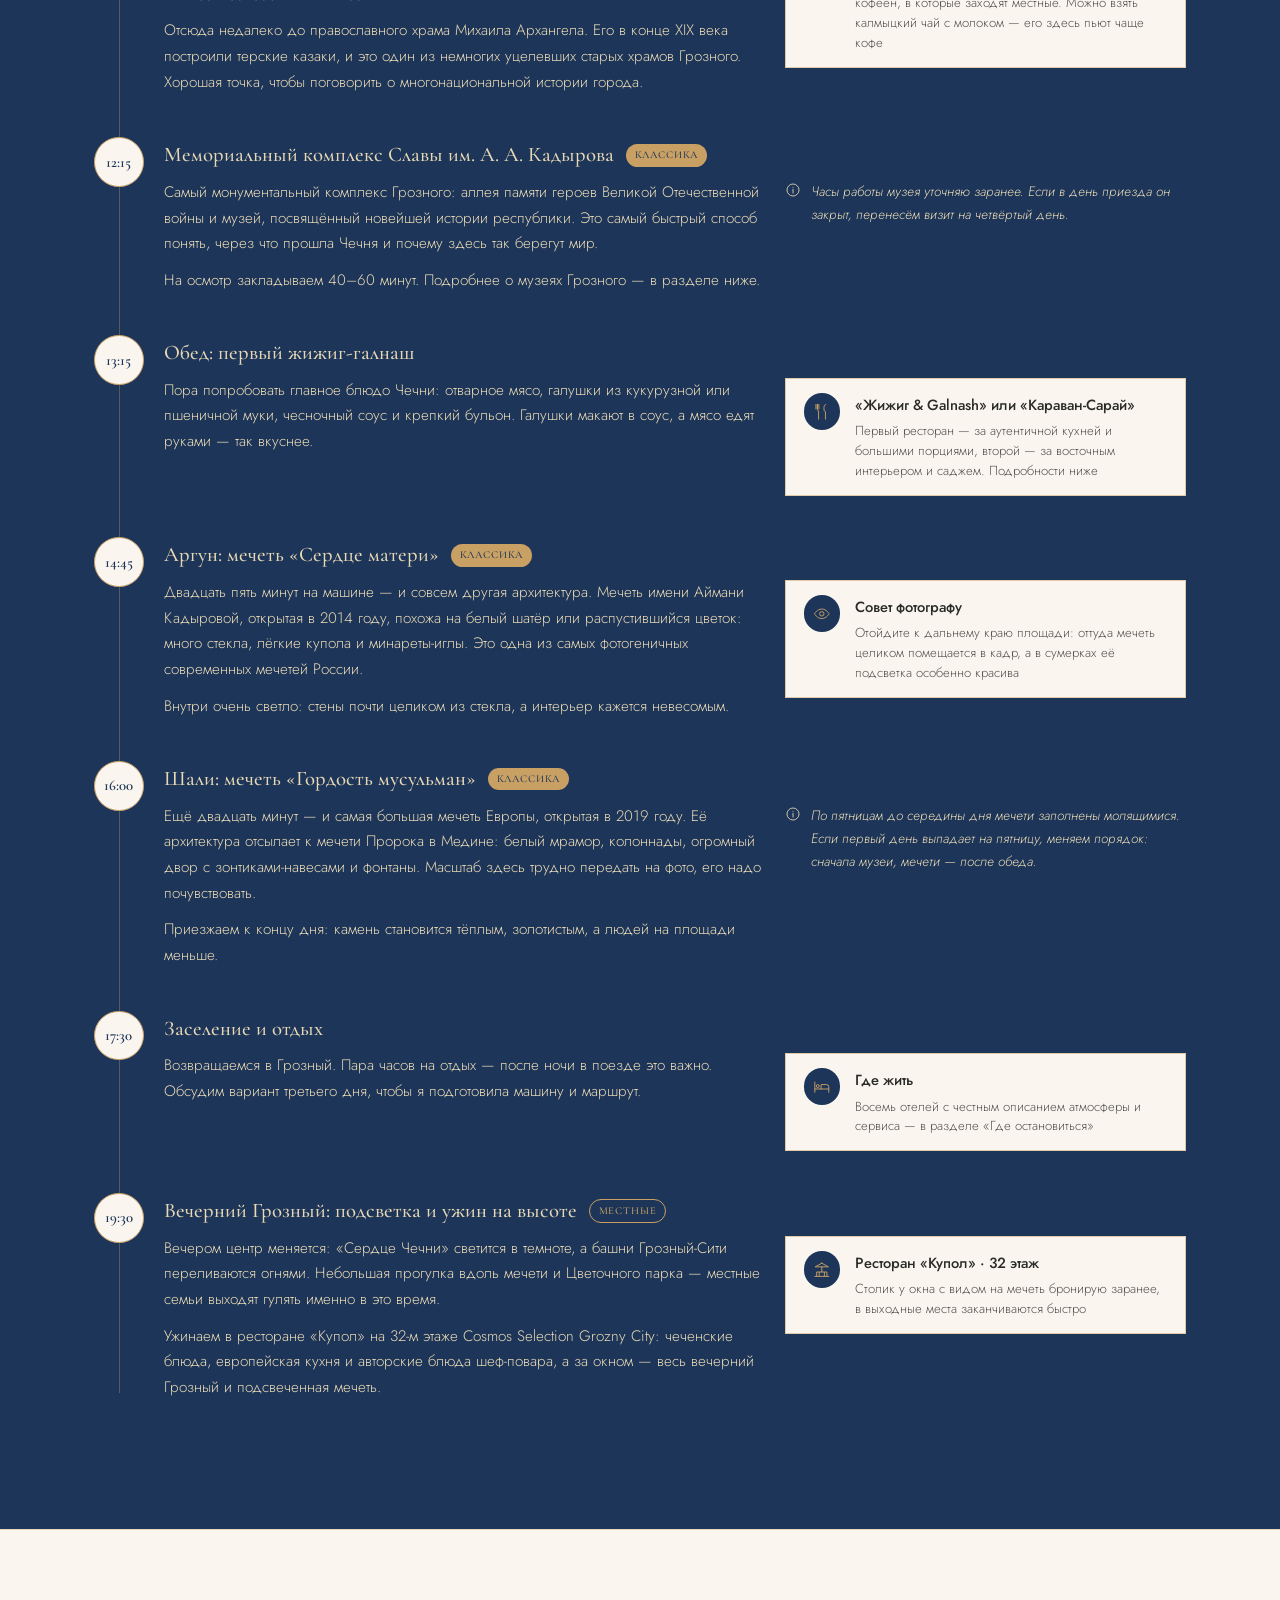
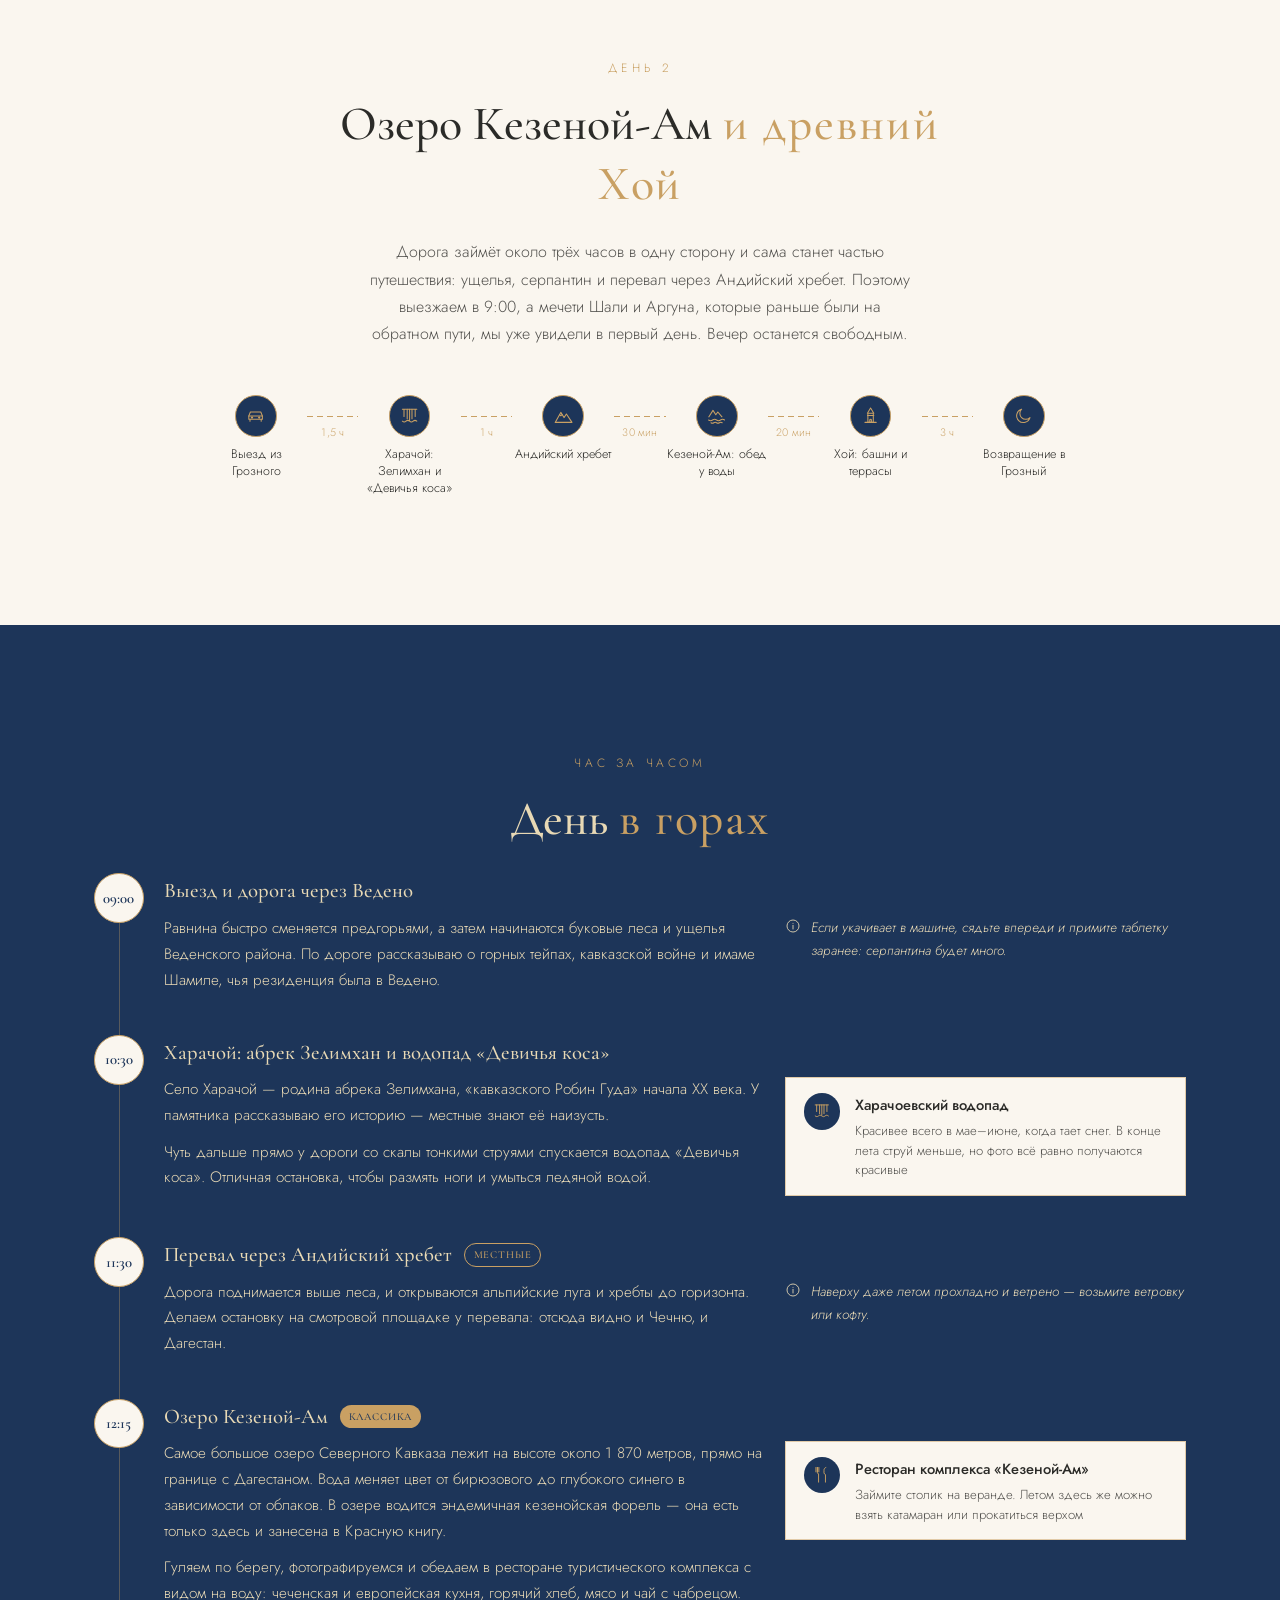
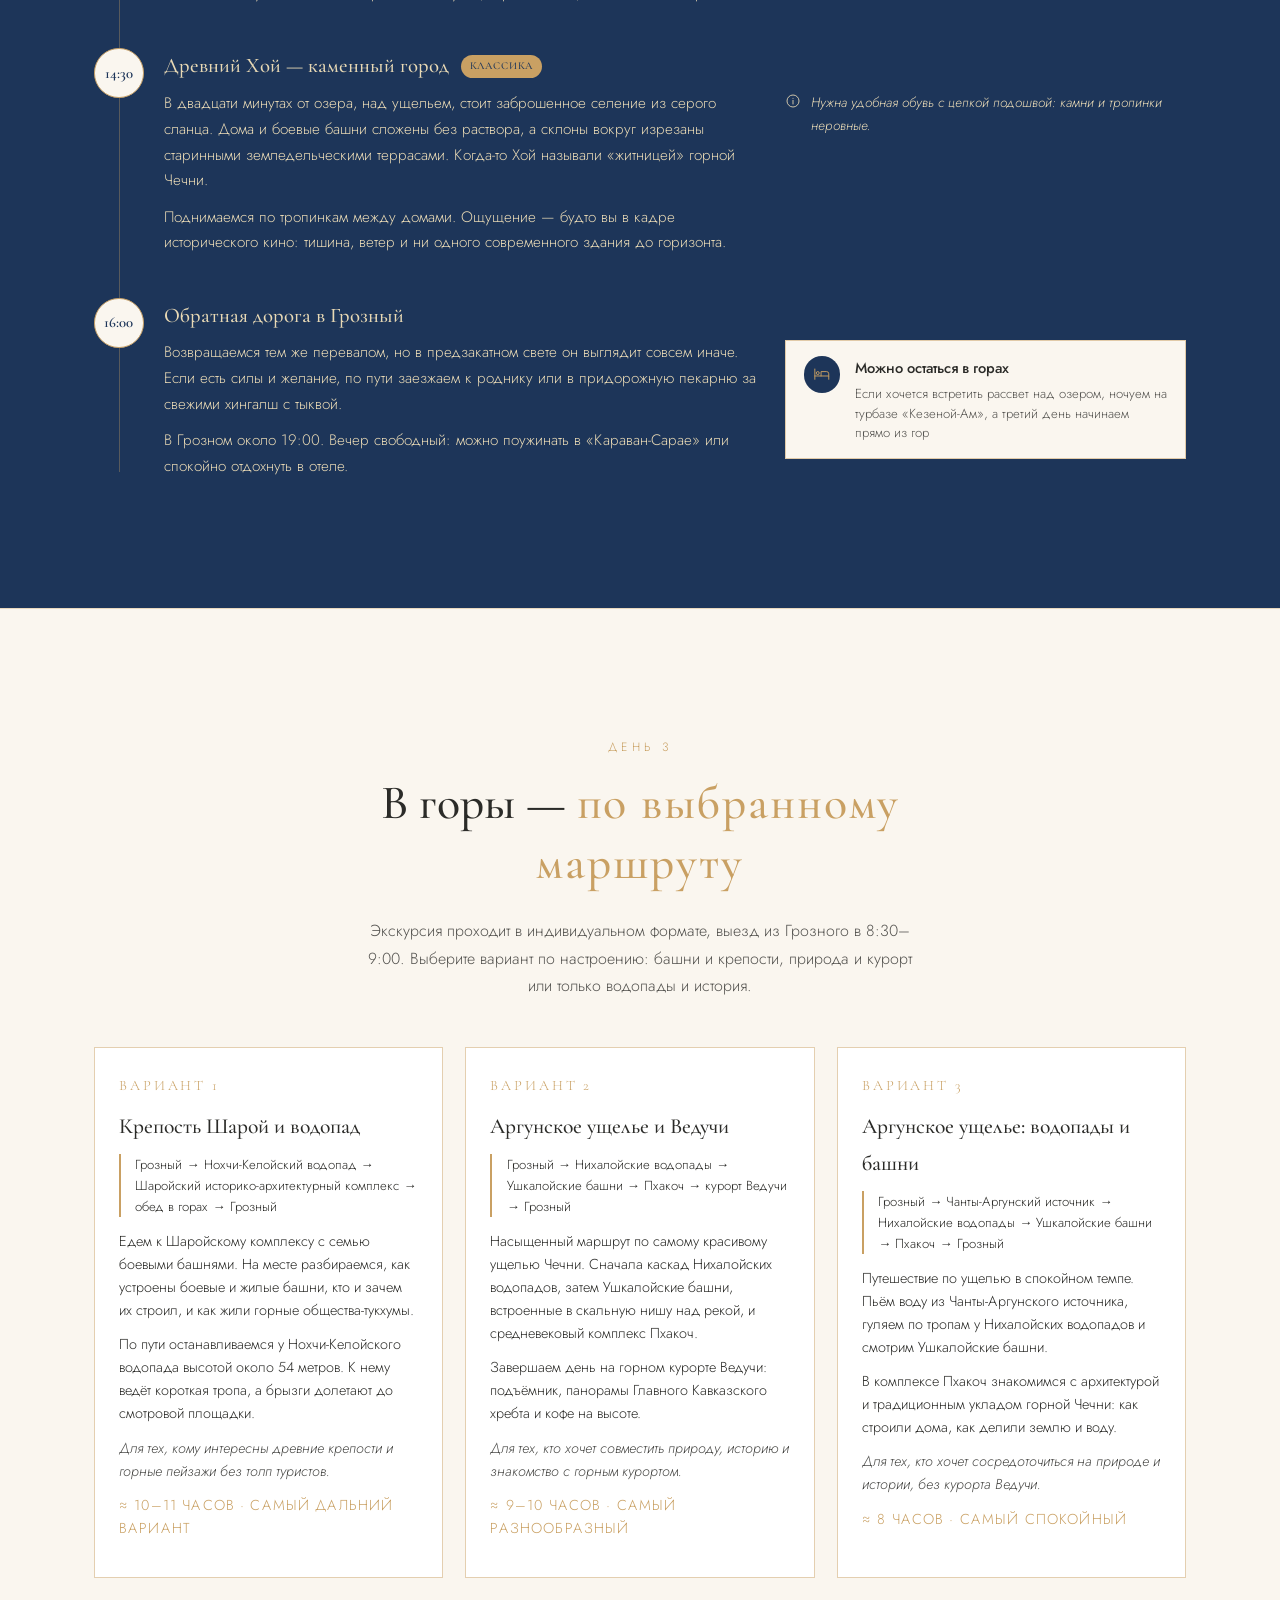
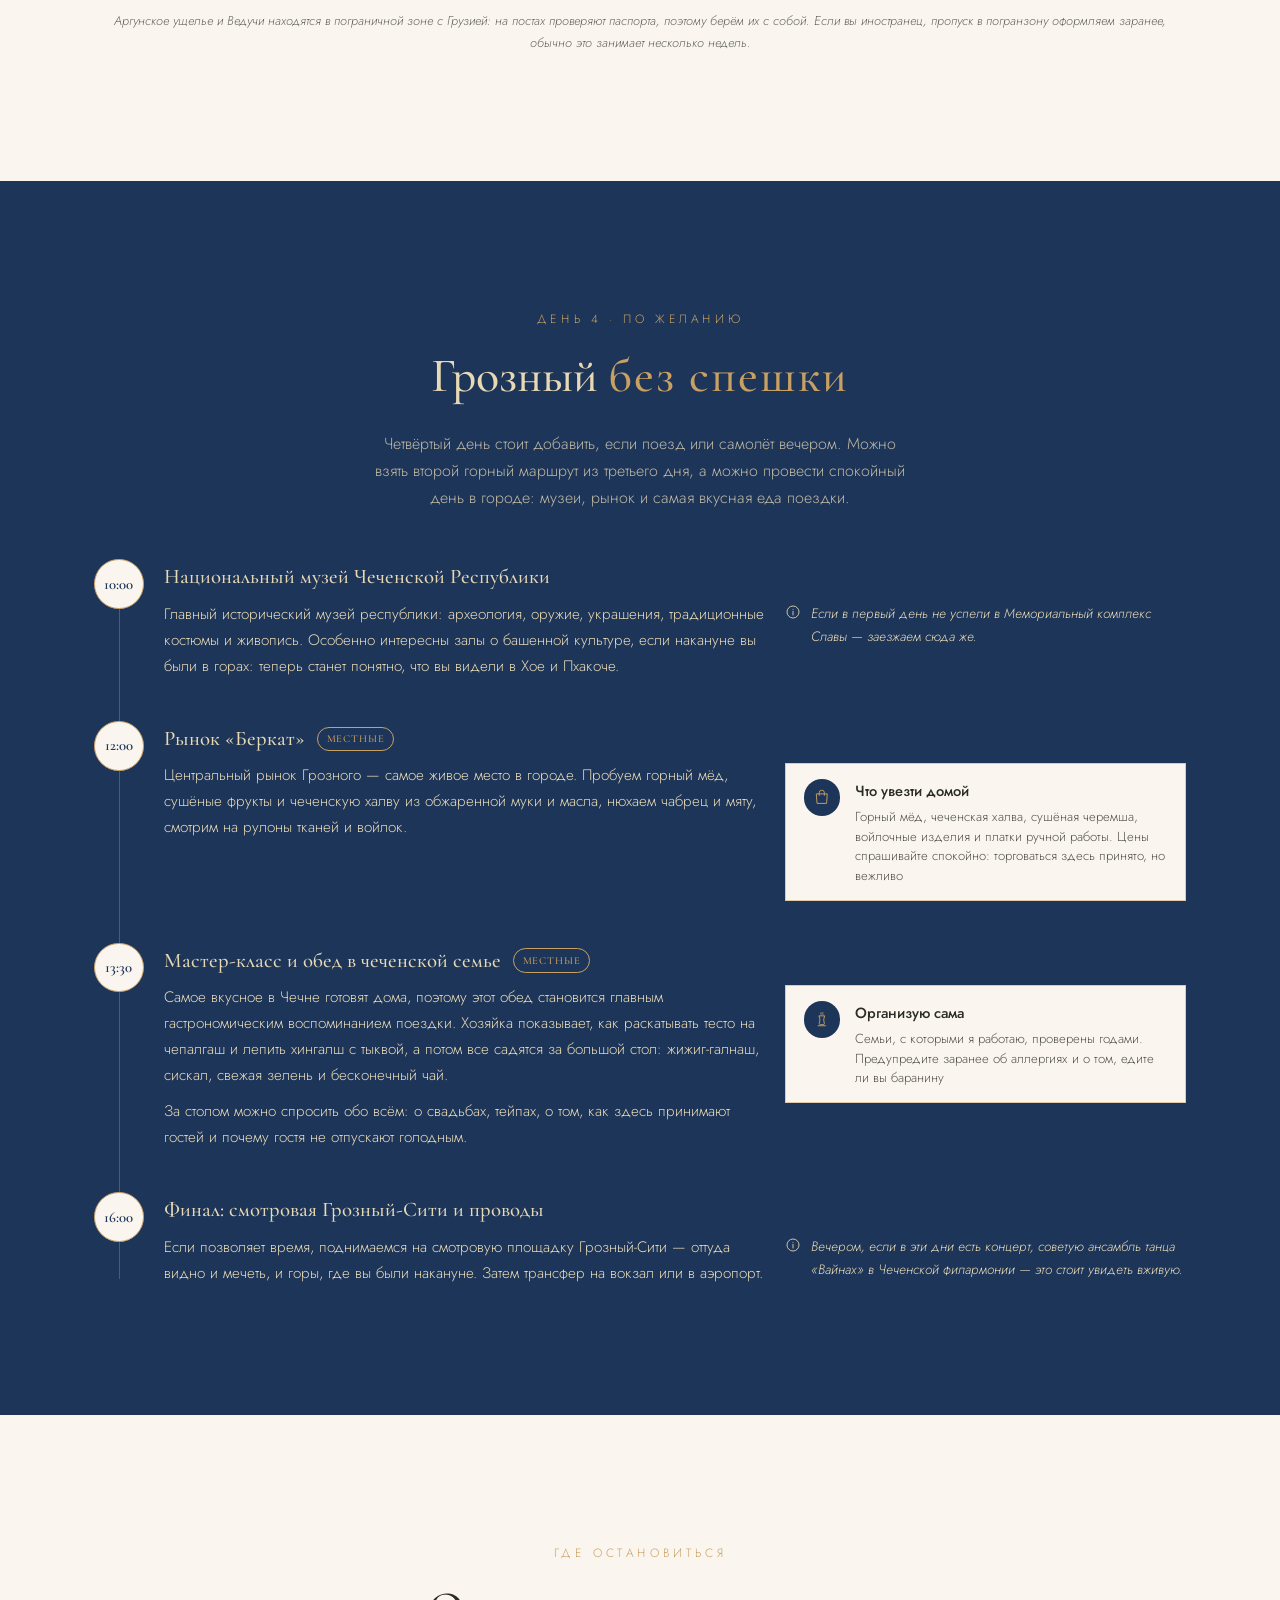
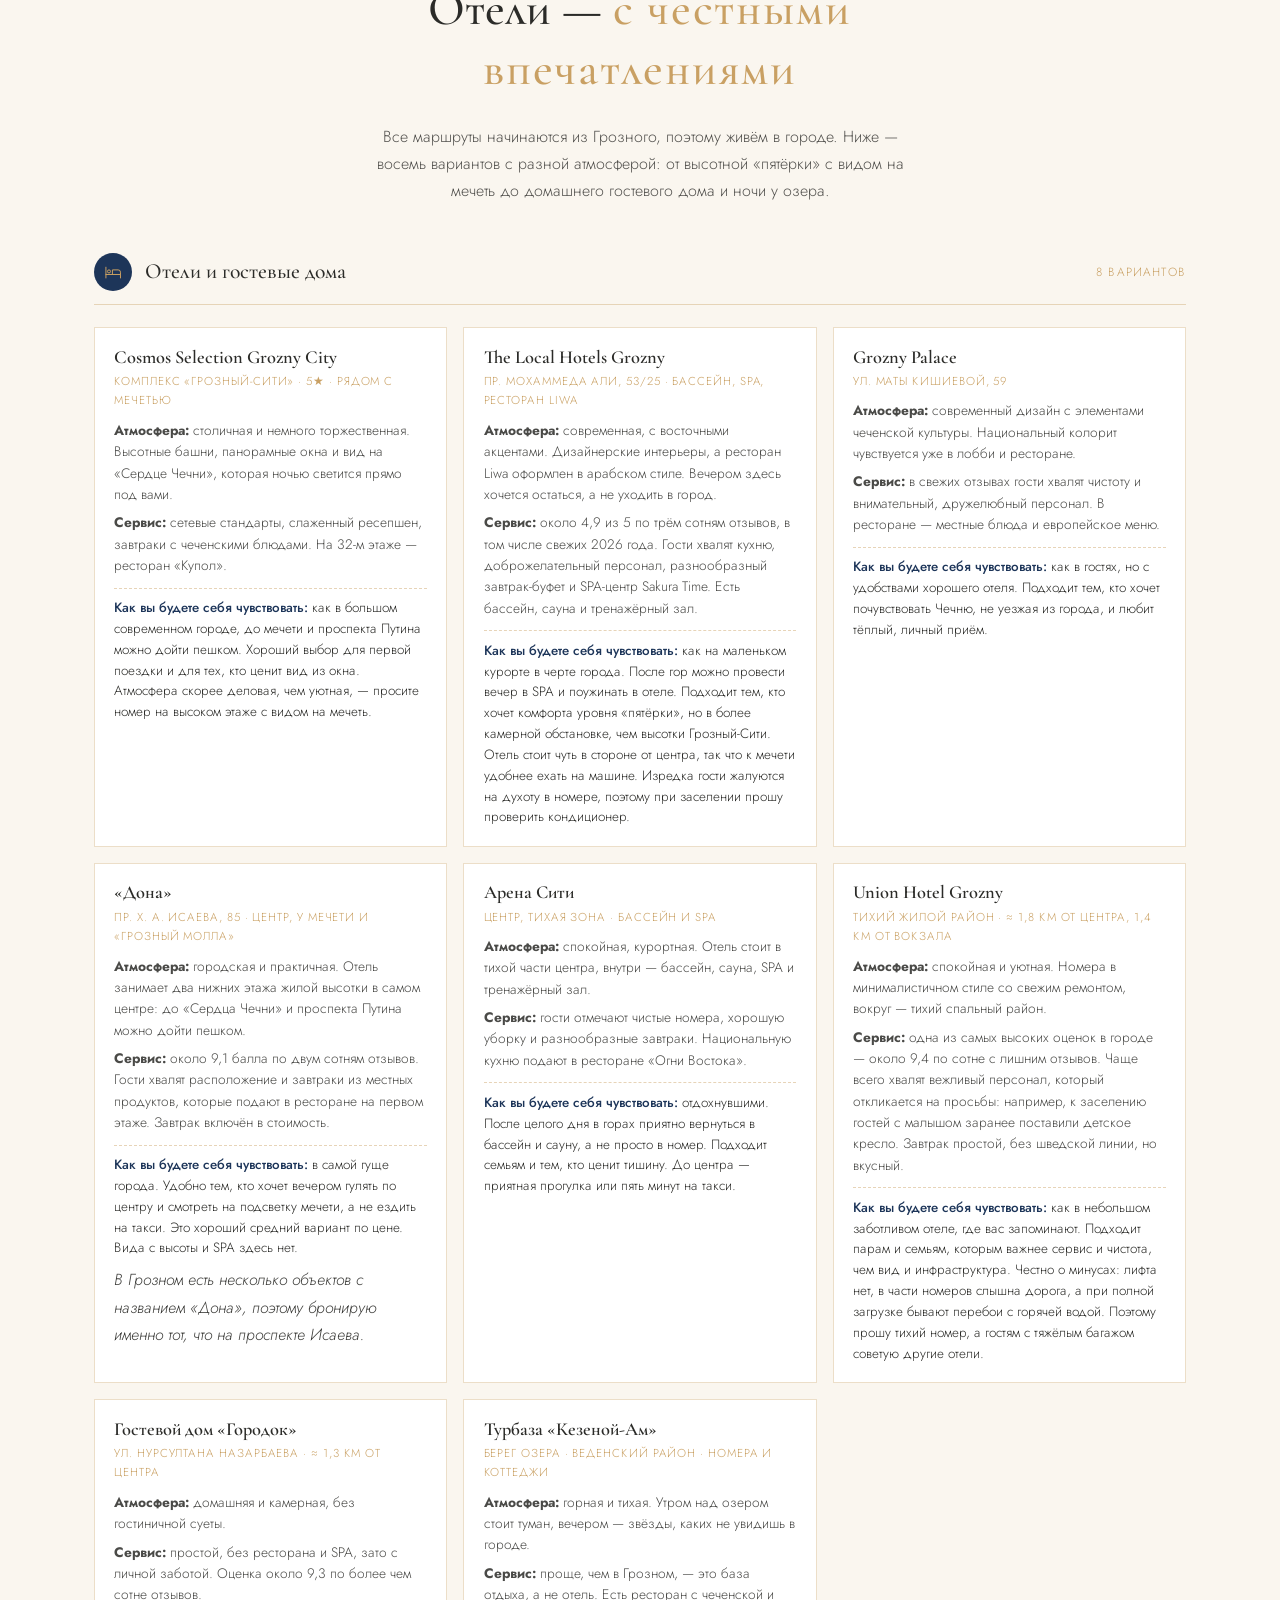
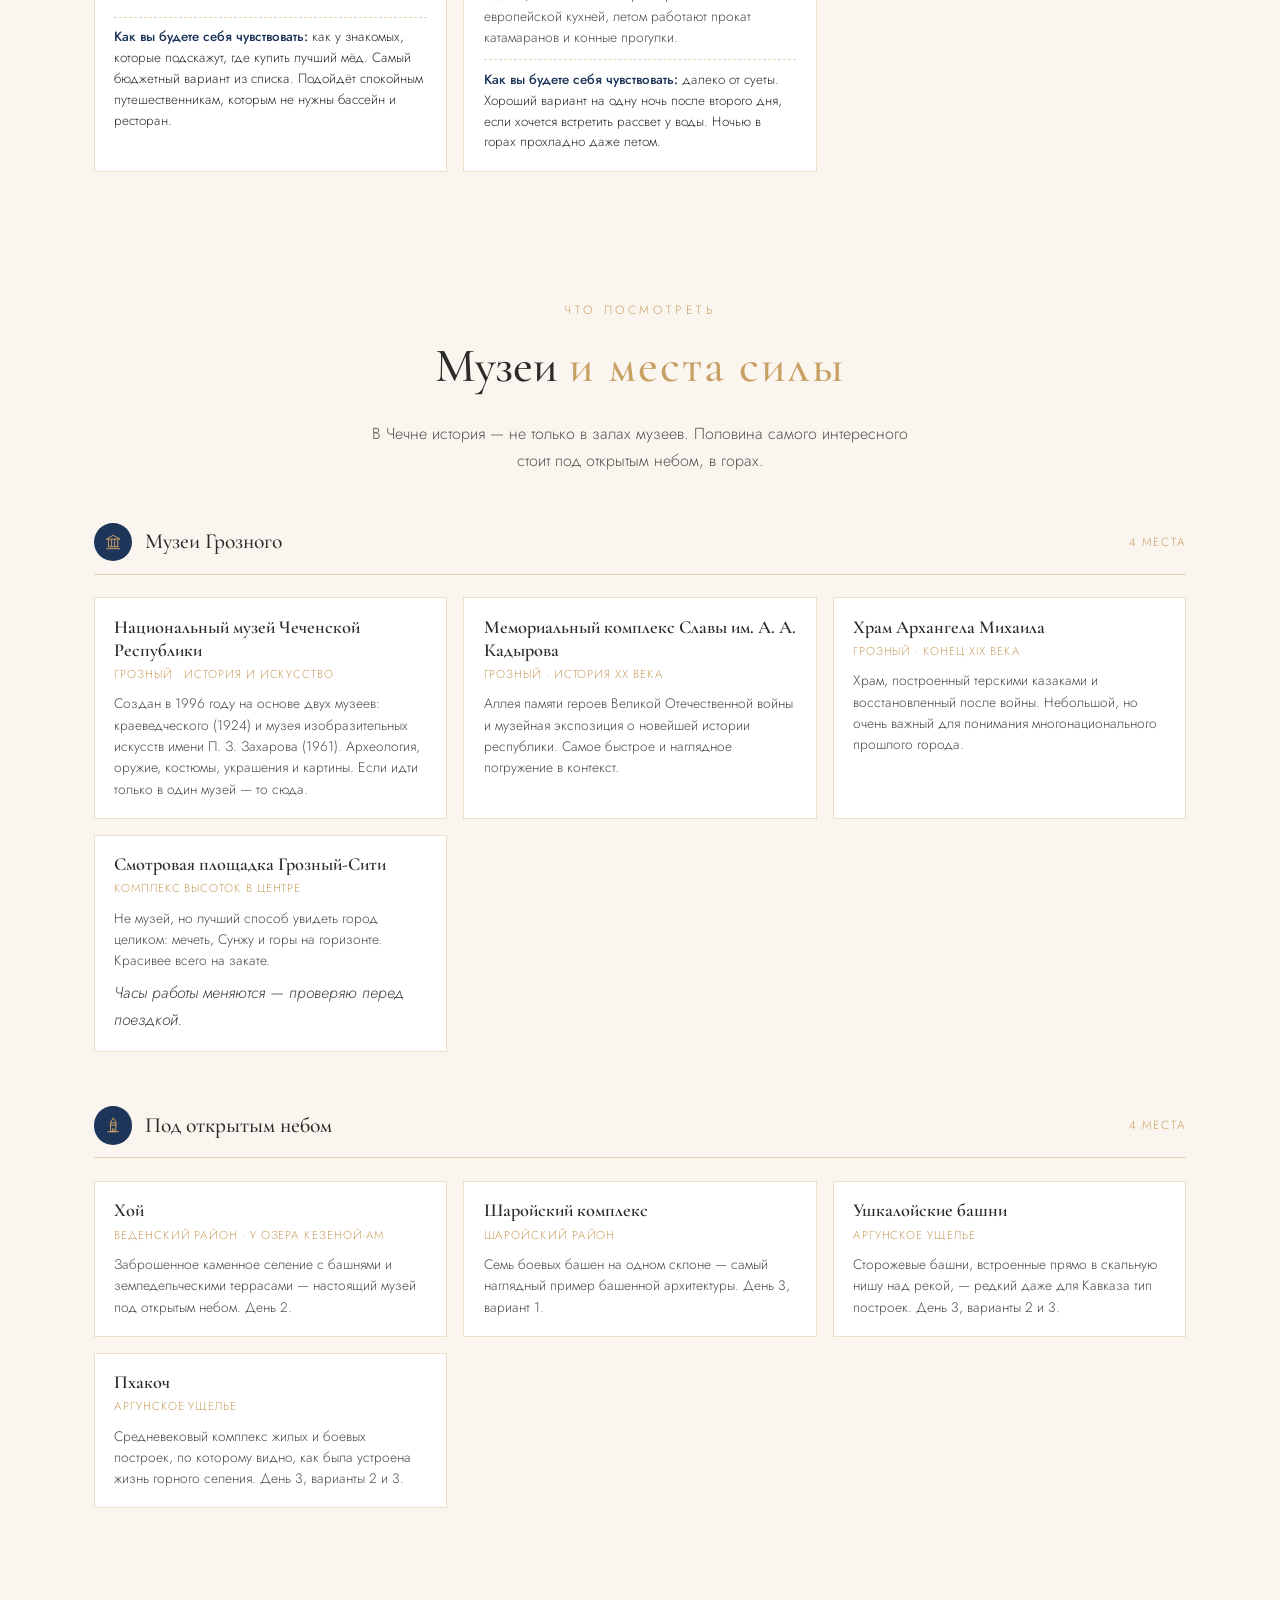
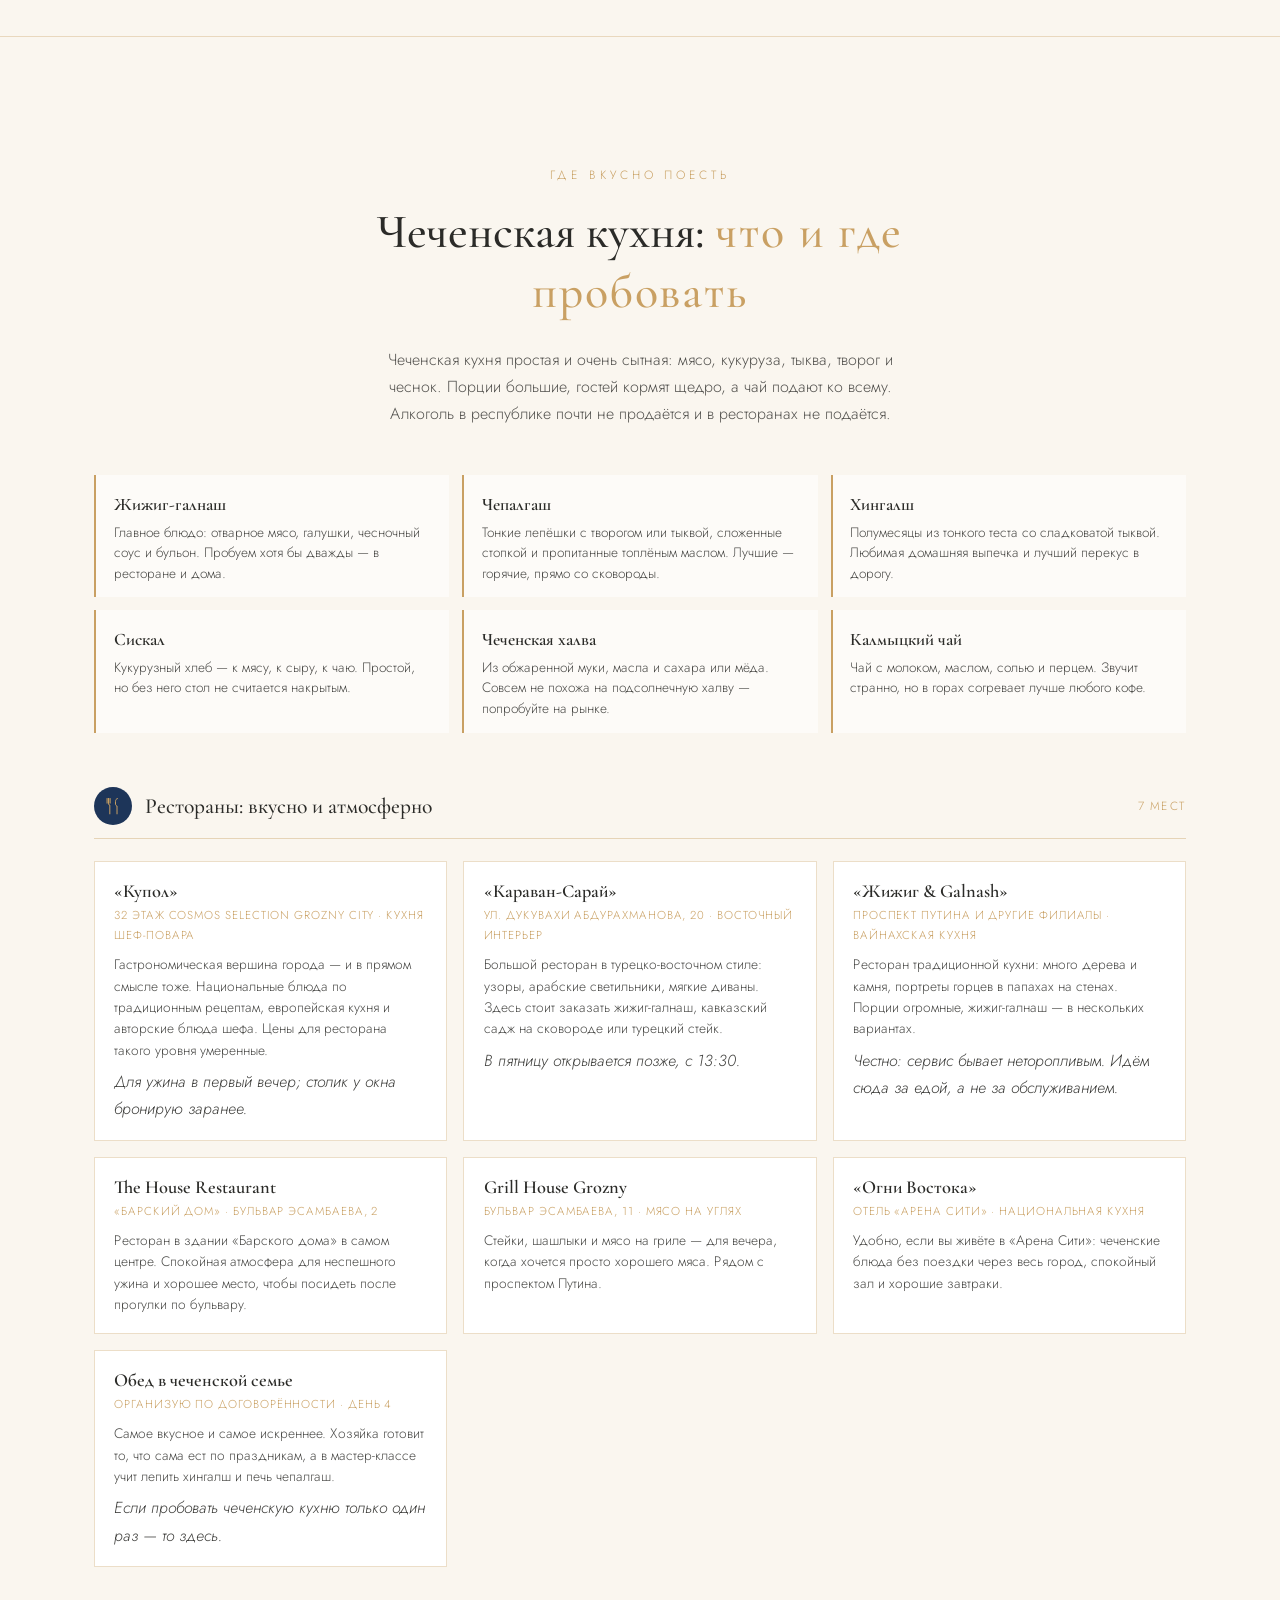
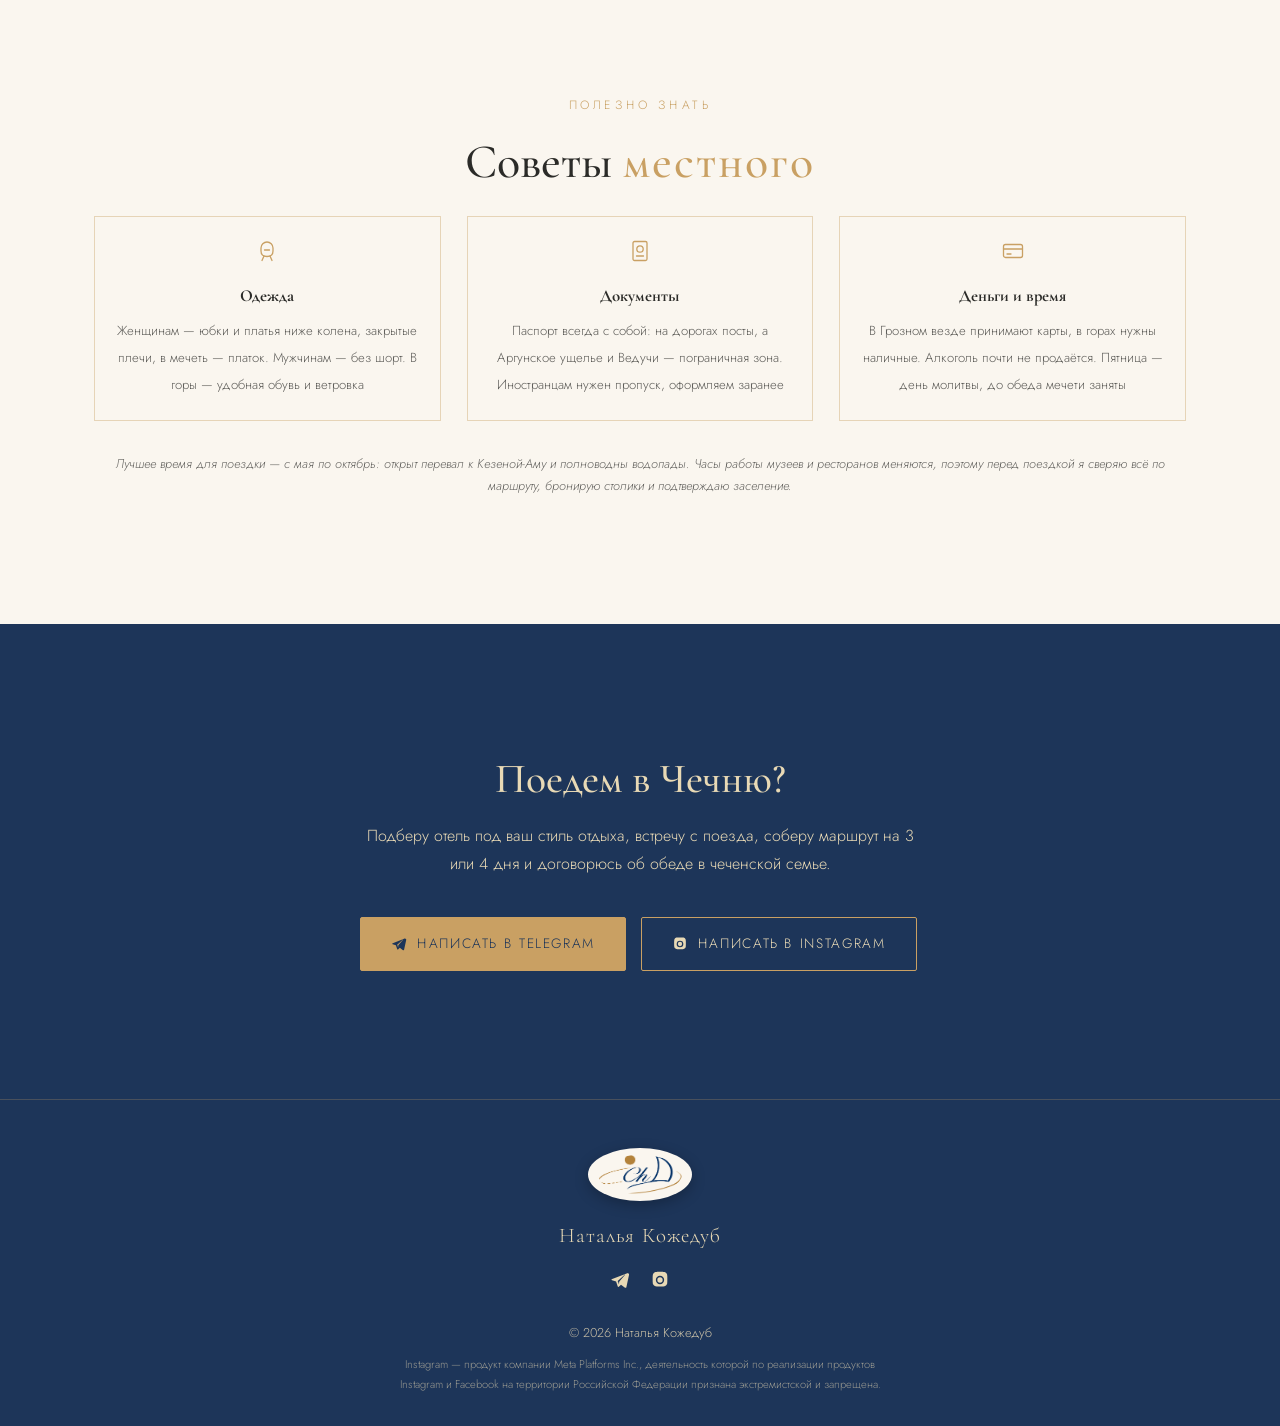
==== commit 6ff566df: "Add The Local Hotels Grozny to the Chechnya page Co-Authored-By: Claude Opus 5.5 <noreply@anthropic." ====
--- a/chechnya.html
+++ b/chechnya.html
@@ -713,7 +713,7 @@
               <span class="side-card__icon"><svg aria-hidden="true"><use href="#icon-bed"/></svg></span>
               <div>
                 <div class="side-card__name">Где жить</div>
-                <div class="side-card__meta">Семь отелей с честным описанием атмосферы и сервиса — в разделе «Где остановиться»</div>
+                <div class="side-card__meta">Восемь отелей с честным описанием атмосферы и сервиса — в разделе «Где остановиться»</div>
               </div>
             </div>
           </div>
@@ -1014,13 +1014,13 @@
     <div class="container">
       <p class="eyebrow eyebrow--center">Где остановиться</p>
       <h2 class="section__title section__title--center">Отели — <span class="accent">с честными впечатлениями</span></h2>
-      <p class="section__lead">Все маршруты начинаются из Грозного, поэтому живём в городе. Ниже — семь вариантов с разной атмосферой: от высотной «пятёрки» с видом на мечеть до домашнего гостевого дома и ночи у озера.</p>
+      <p class="section__lead">Все маршруты начинаются из Грозного, поэтому живём в городе. Ниже — восемь вариантов с разной атмосферой: от высотной «пятёрки» с видом на мечеть до домашнего гостевого дома и ночи у озера.</p>
 
       <div class="places-group">
         <div class="places-group__head">
           <span class="places-group__icon"><svg aria-hidden="true"><use href="#icon-bed"/></svg></span>
           <h3 class="places-group__title">Отели и гостевые дома</h3>
-          <span class="places-group__count">7 вариантов</span>
+          <span class="places-group__count">8 вариантов</span>
         </div>
         <div class="places">
           <div class="place">
@@ -1029,6 +1029,13 @@
             <p><b>Атмосфера:</b> столичная и немного торжественная. Высотные башни, панорамные окна и вид на «Сердце Чечни», которая ночью светится прямо под вами.</p>
             <p><b>Сервис:</b> сетевые стандарты, слаженный ресепшен, завтраки с чеченскими блюдами. На 32-м этаже — ресторан «Купол».</p>
             <span class="place__fit"><b>Как вы будете себя чувствовать:</b> как в большом современном городе, до мечети и проспекта Путина можно дойти пешком. Хороший выбор для первой поездки и для тех, кто ценит вид из окна. Атмосфера скорее деловая, чем уютная, — просите номер на высоком этаже с видом на мечеть.</span>
+          </div>
+          <div class="place">
+            <div class="place__name">The Local Hotels Grozny</div>
+            <div class="place__where">Пр. Мохаммеда Али, 53/25 · бассейн, SPA, ресторан Liwa</div>
+            <p><b>Атмосфера:</b> современная, с восточными акцентами. Дизайнерские интерьеры, а ресторан Liwa оформлен в арабском стиле. Вечером здесь хочется остаться, а не уходить в город.</p>
+            <p><b>Сервис:</b> около 4,9 из 5 по трём сотням отзывов, в том числе свежих 2026 года. Гости хвалят кухню, доброжелательный персонал, разнообразный завтрак-буфет и SPA-центр Sakura Time. Есть бассейн, сауна и тренажёрный зал.</p>
+            <span class="place__fit"><b>Как вы будете себя чувствовать:</b> как на маленьком курорте в черте города. После гор можно провести вечер в SPA и поужинать в отеле. Подходит тем, кто хочет комфорта уровня «пятёрки», но в более камерной обстановке, чем высотки Грозный-Сити. Отель стоит чуть в стороне от центра, так что к мечети удобнее ехать на машине. Изредка гости жалуются на духоту в номере, поэтому при заселении прошу проверить кондиционер.</span>
           </div>
           <div class="place">
             <div class="place__name">Grozny Palace</div>
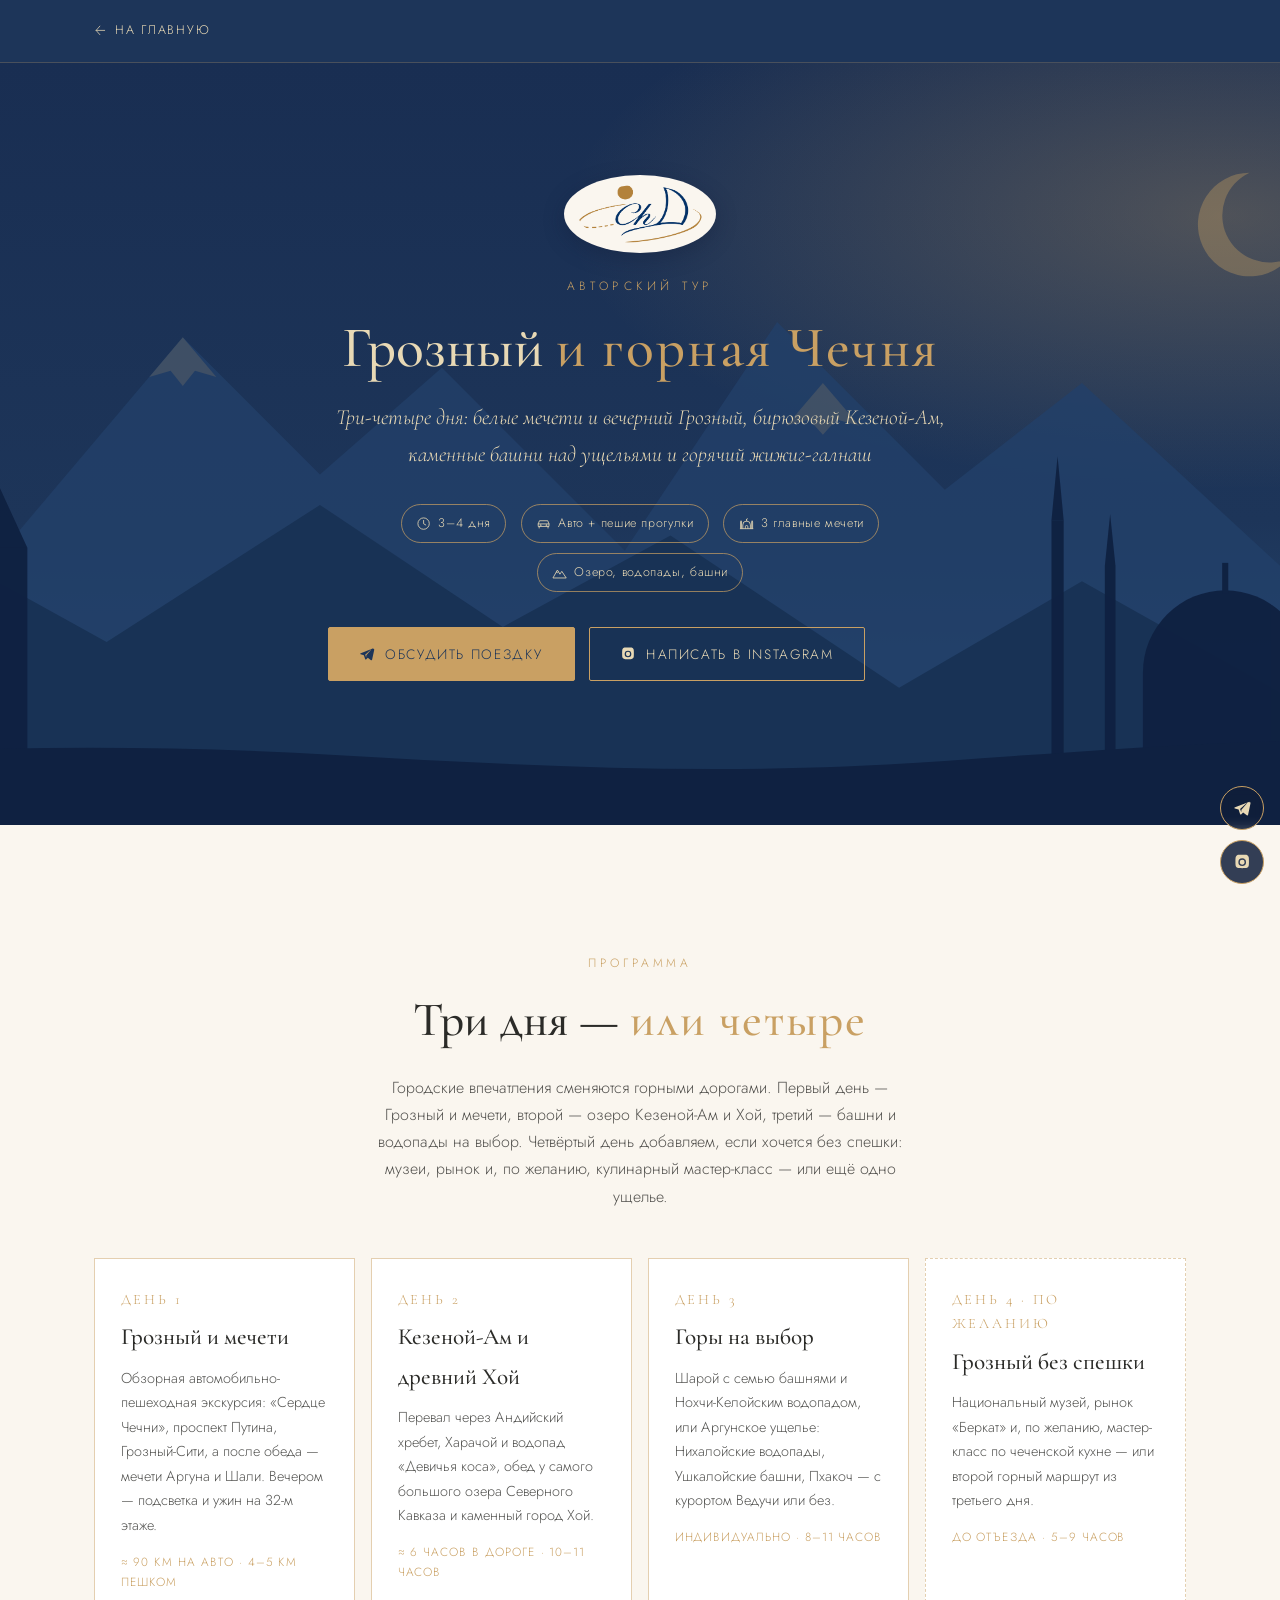
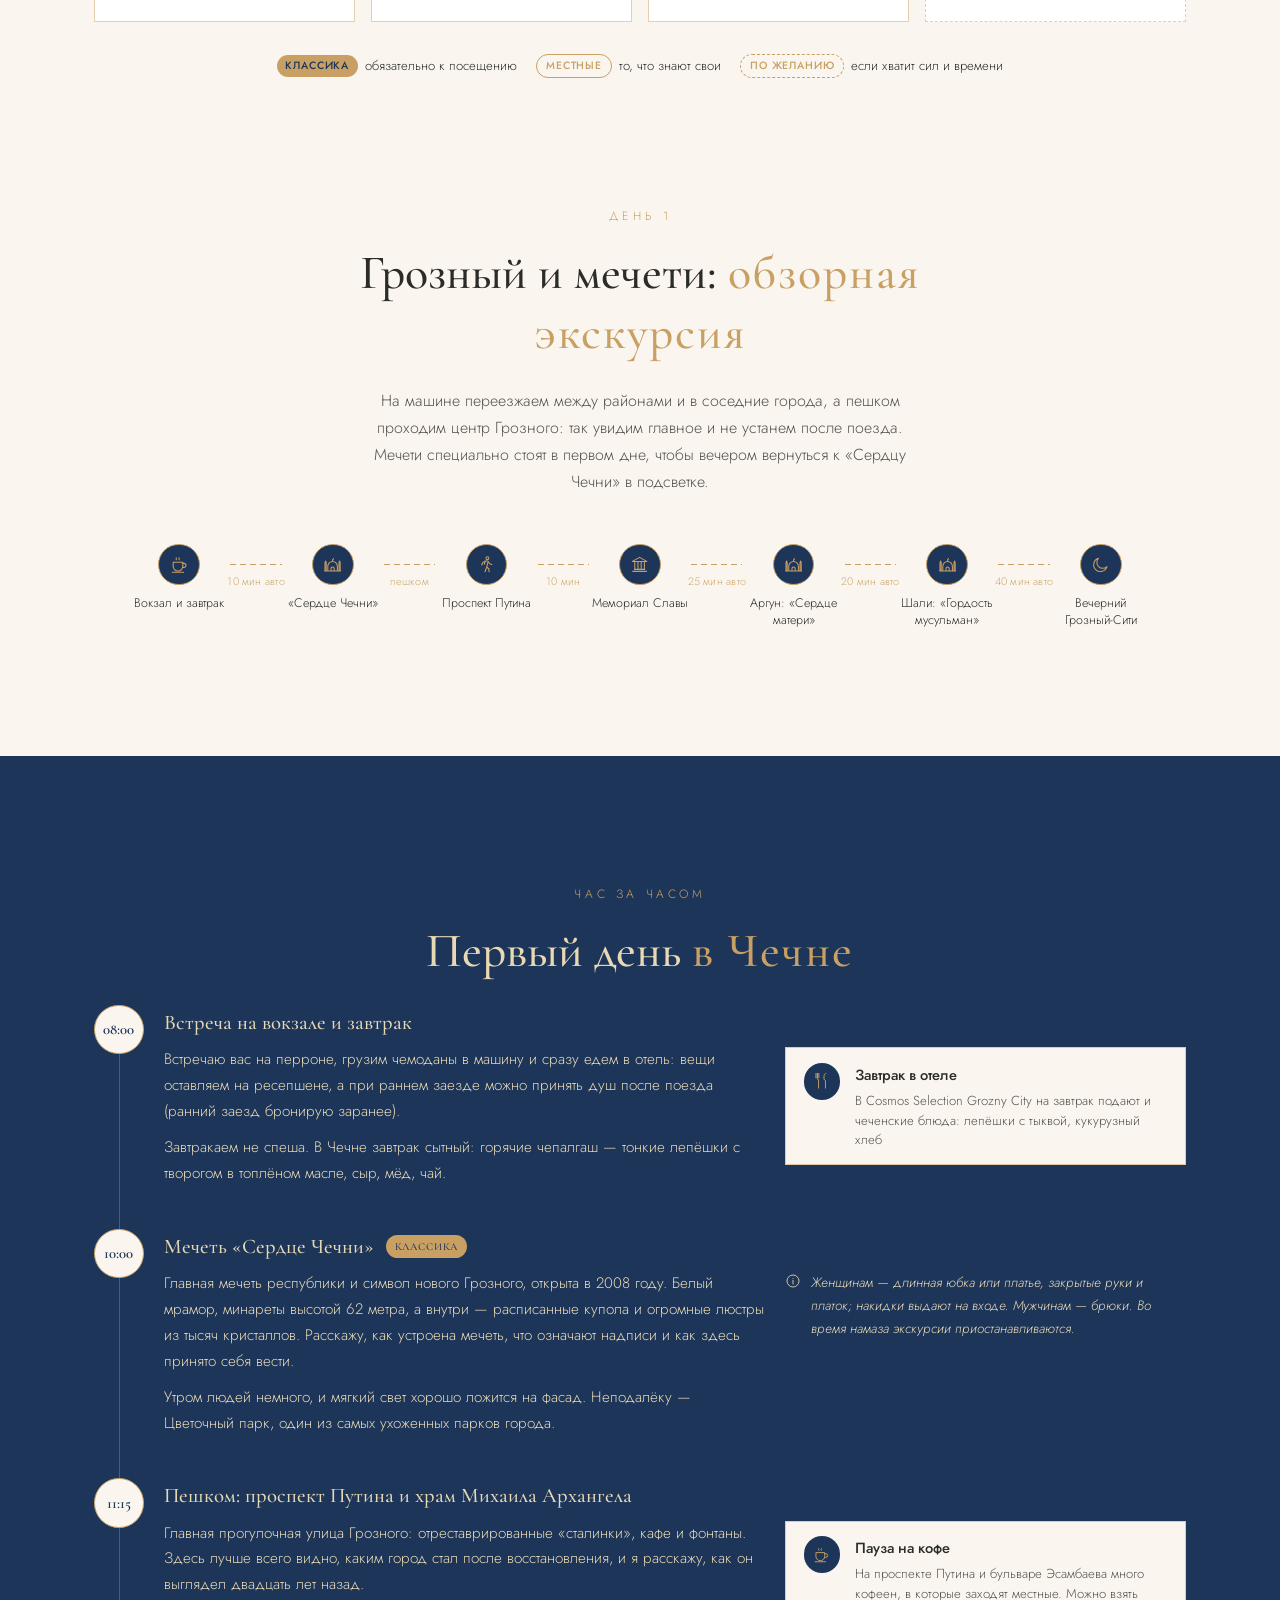
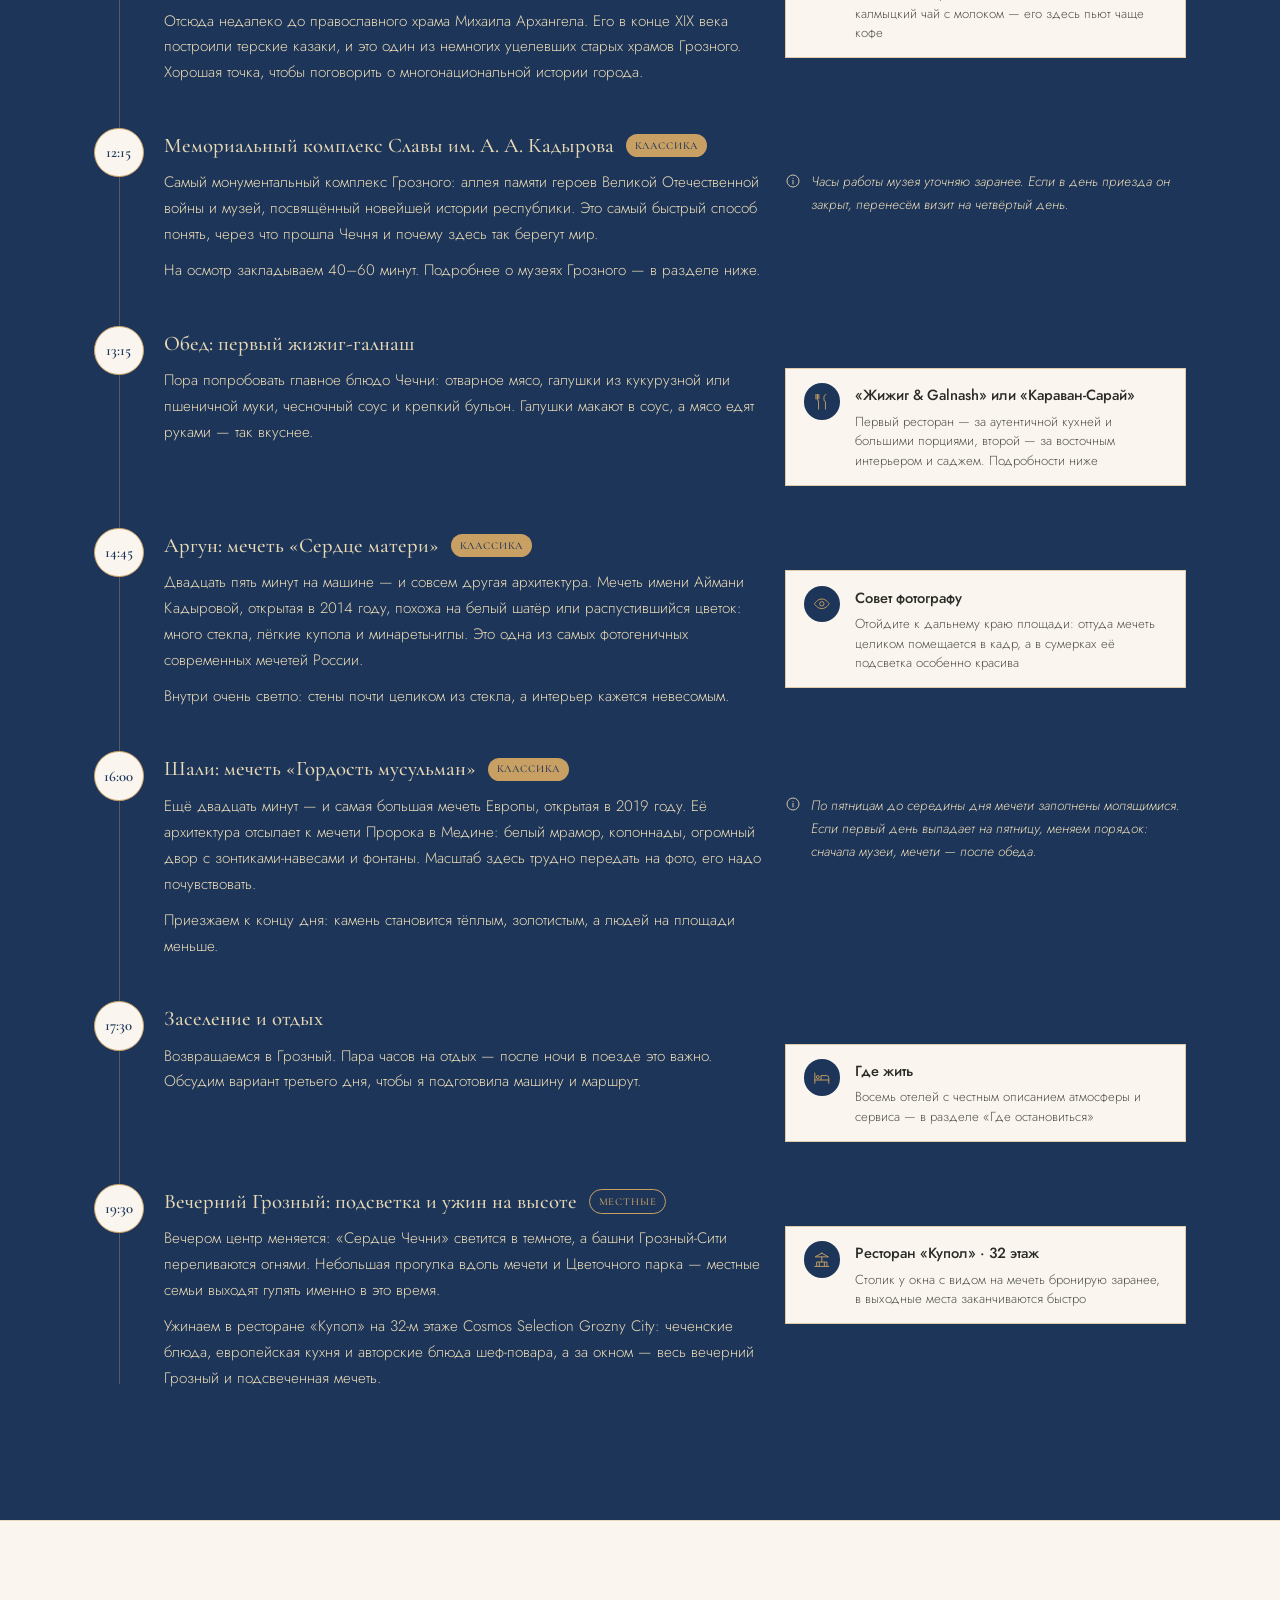
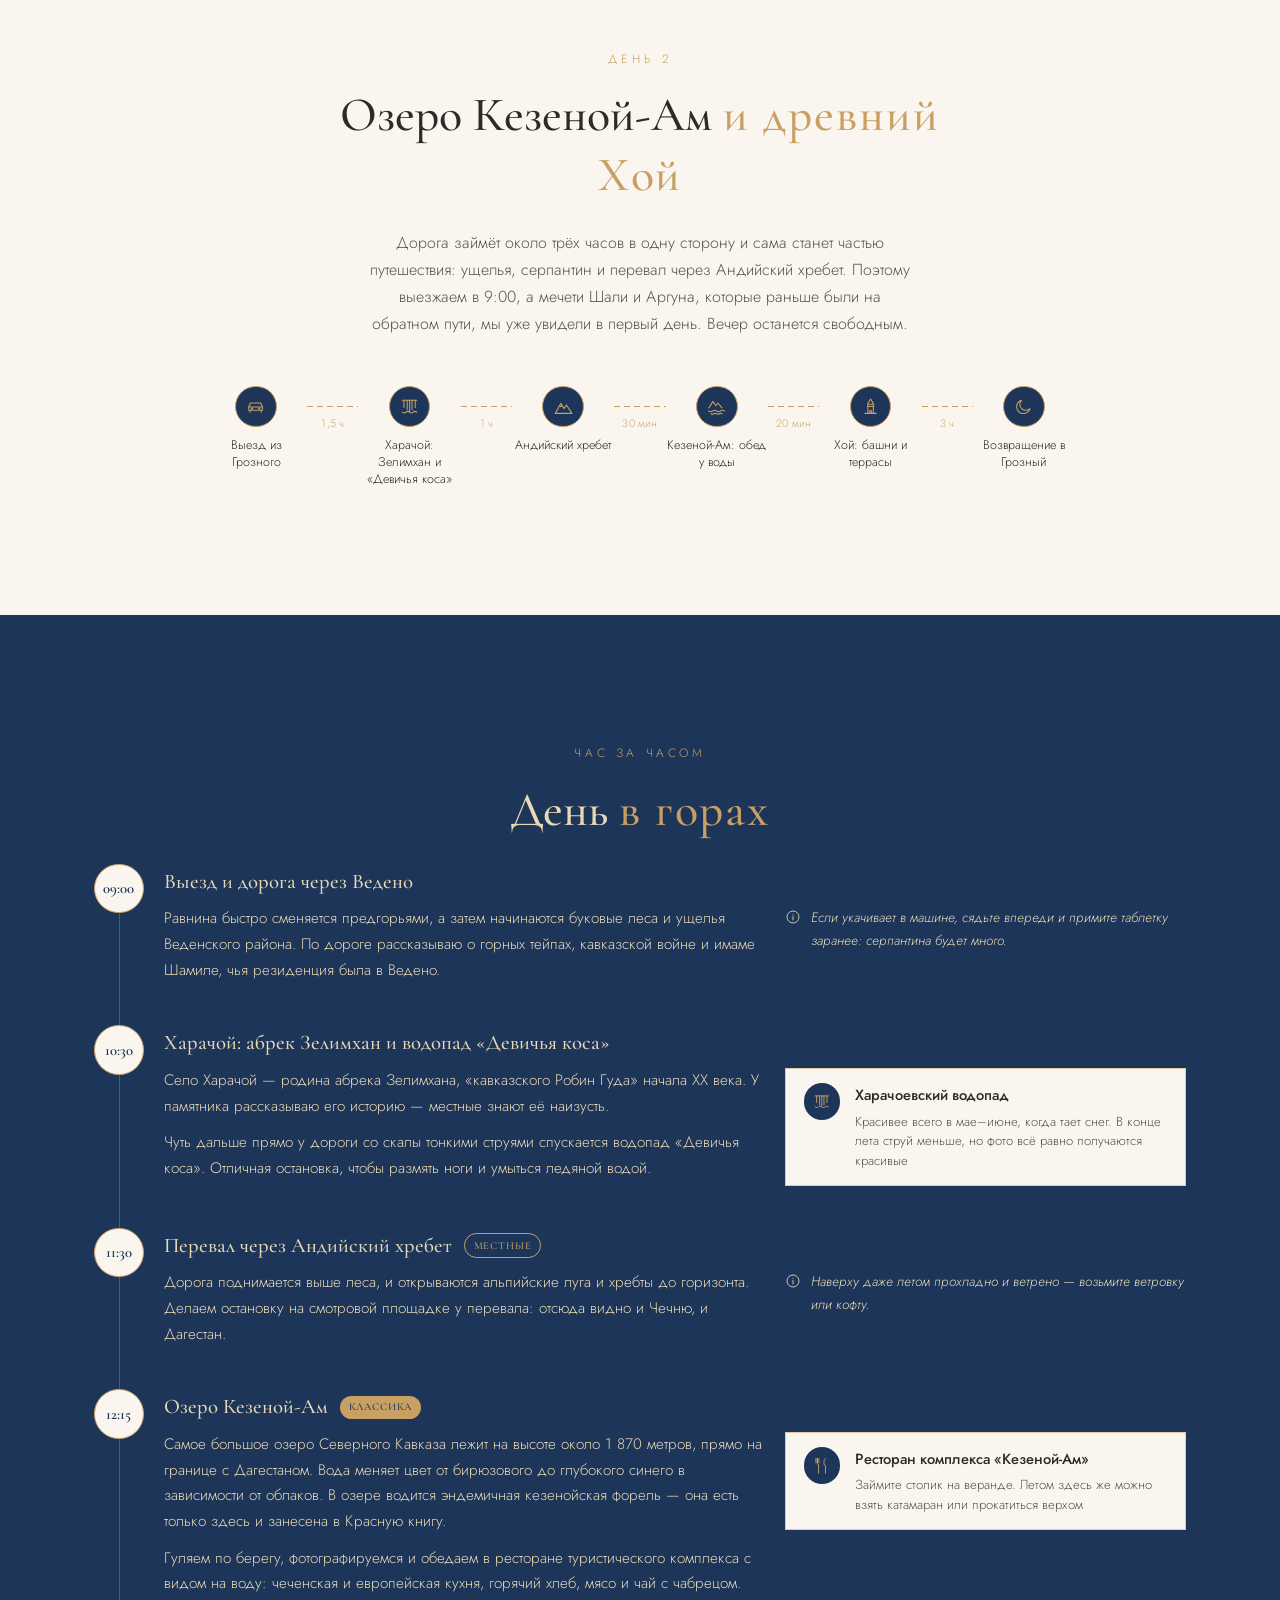
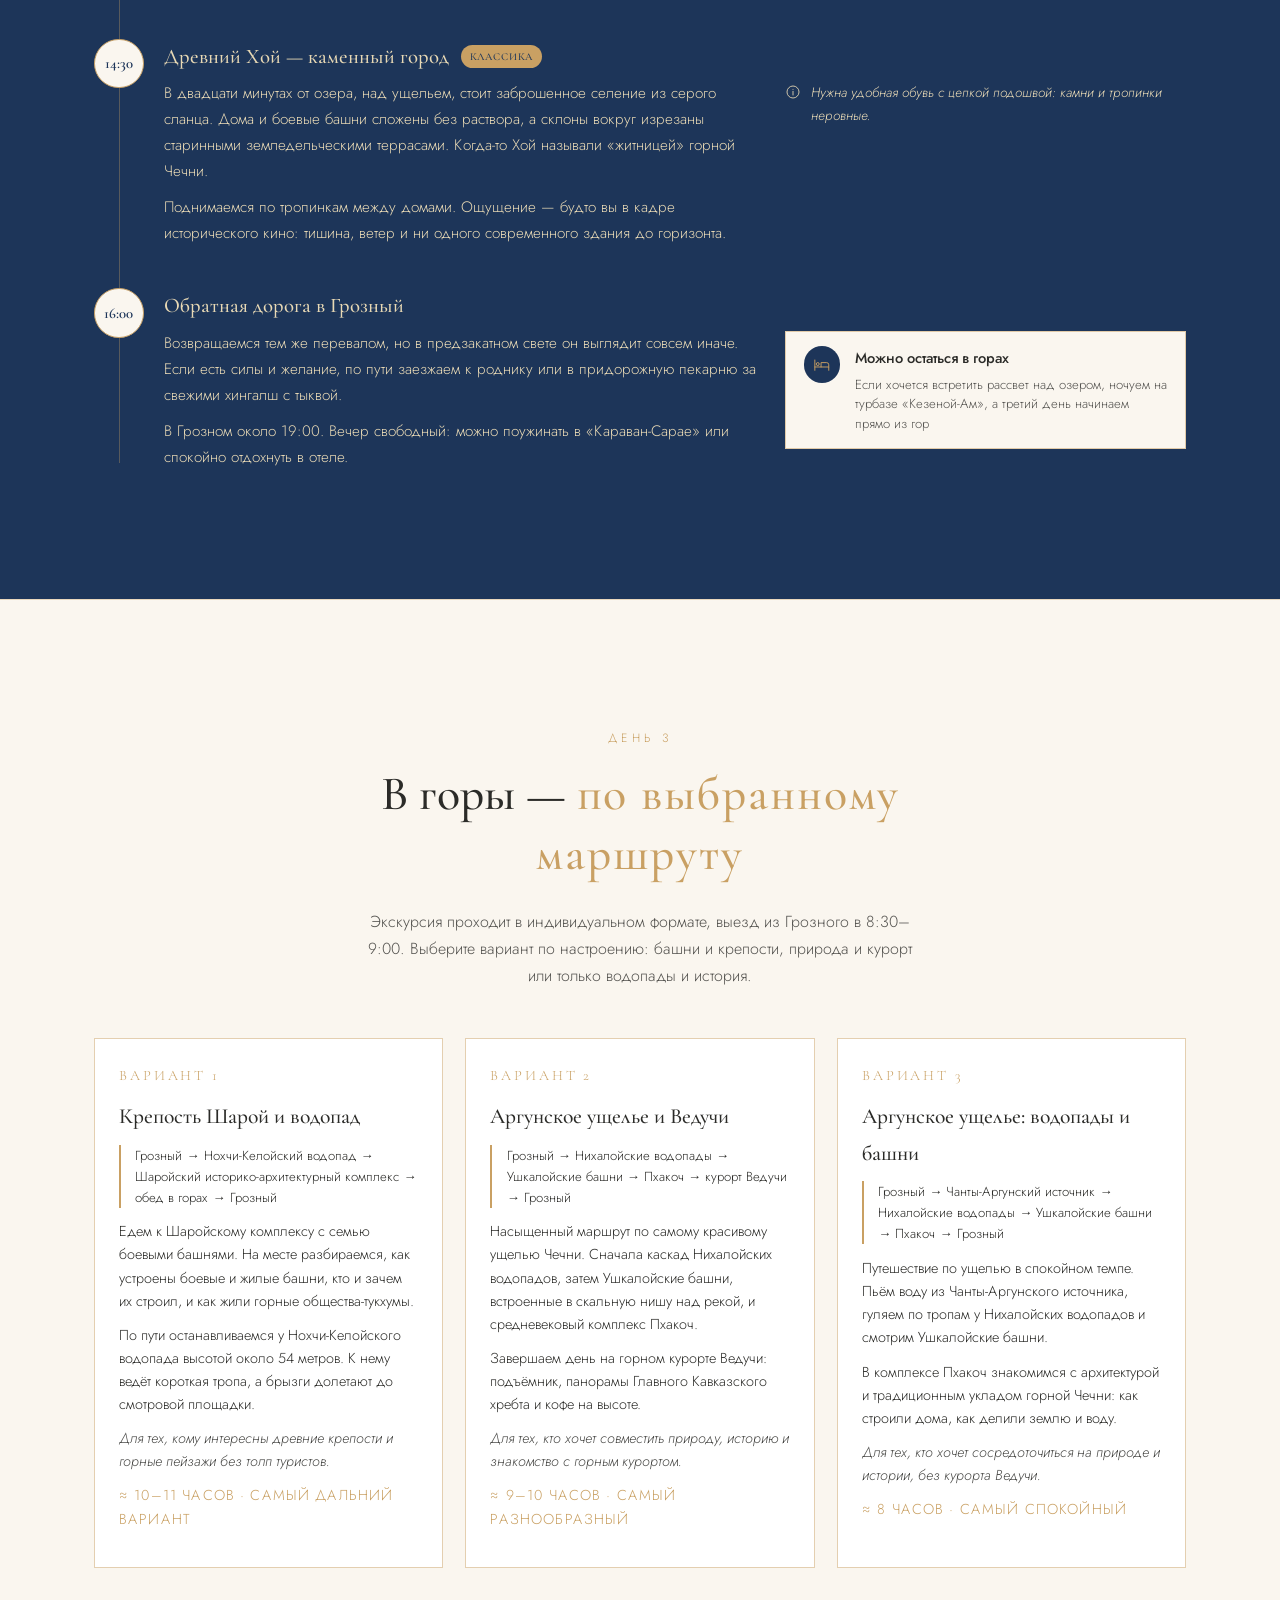
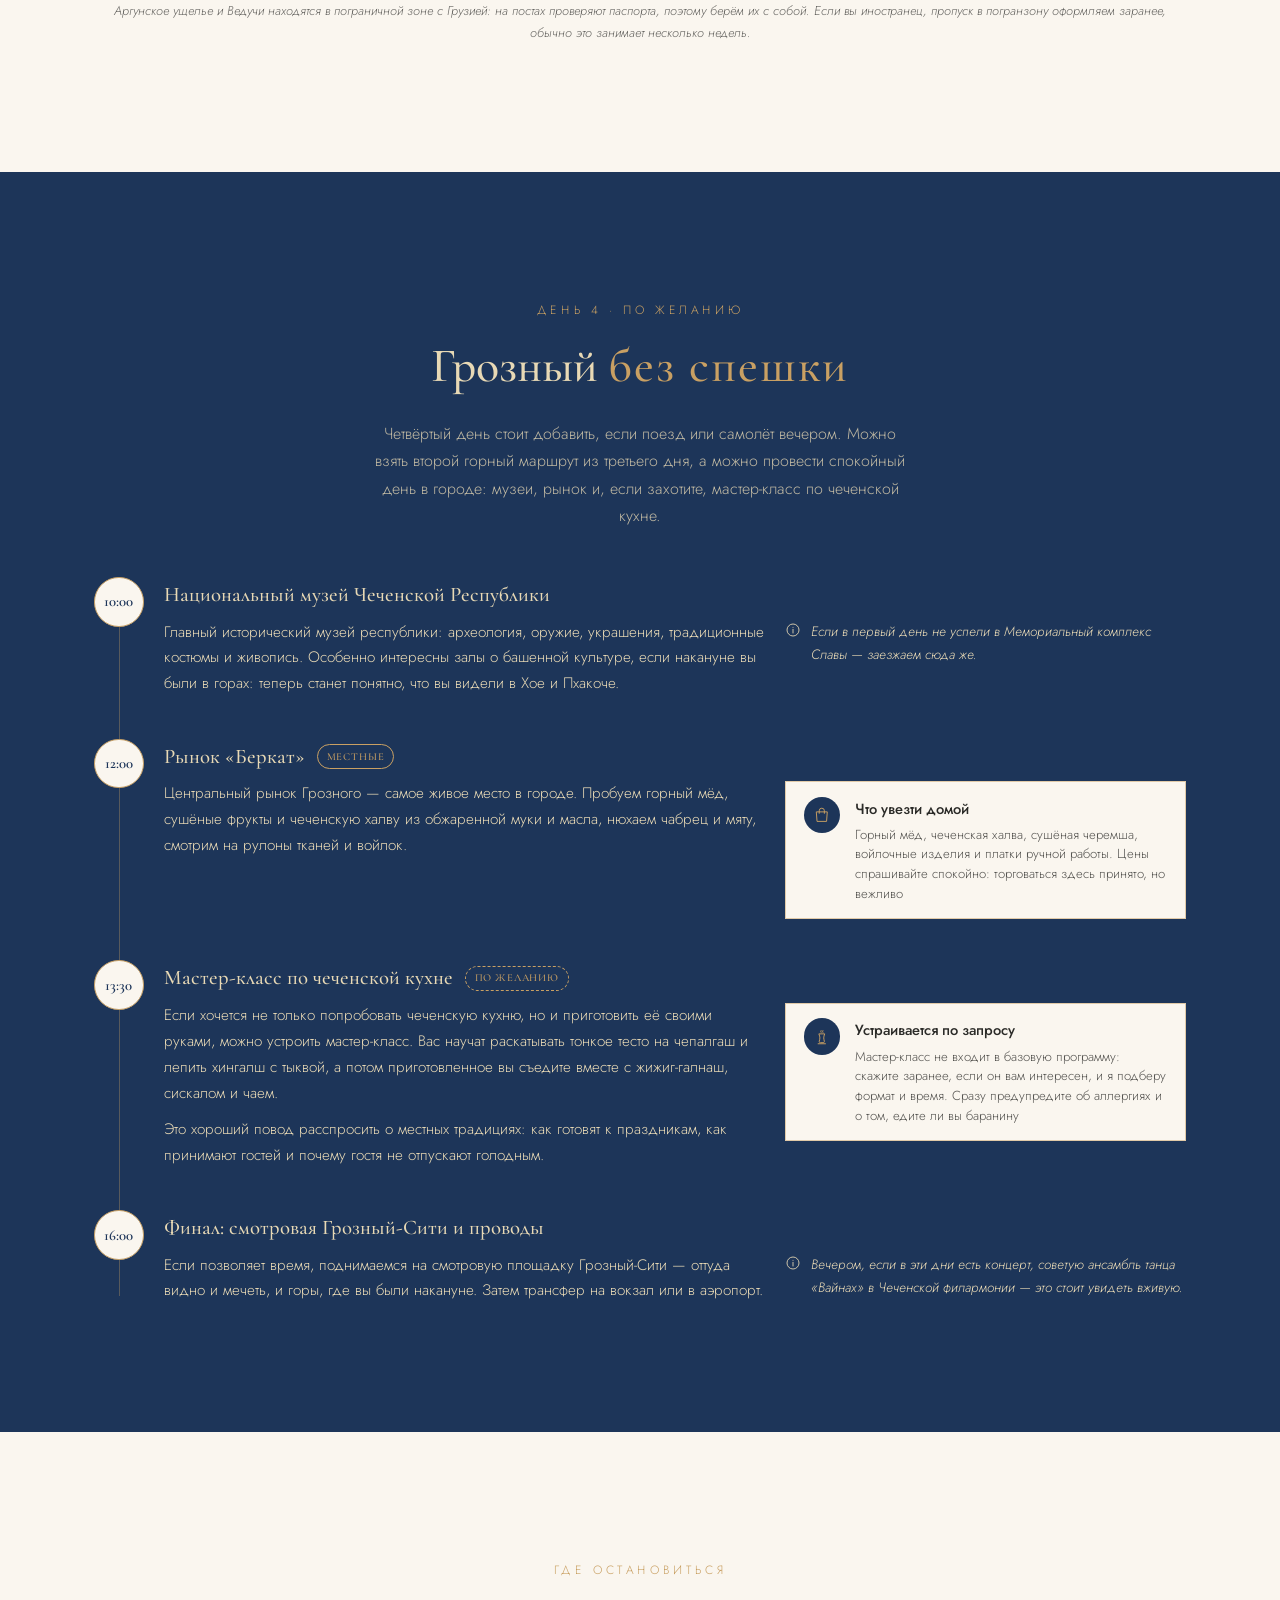
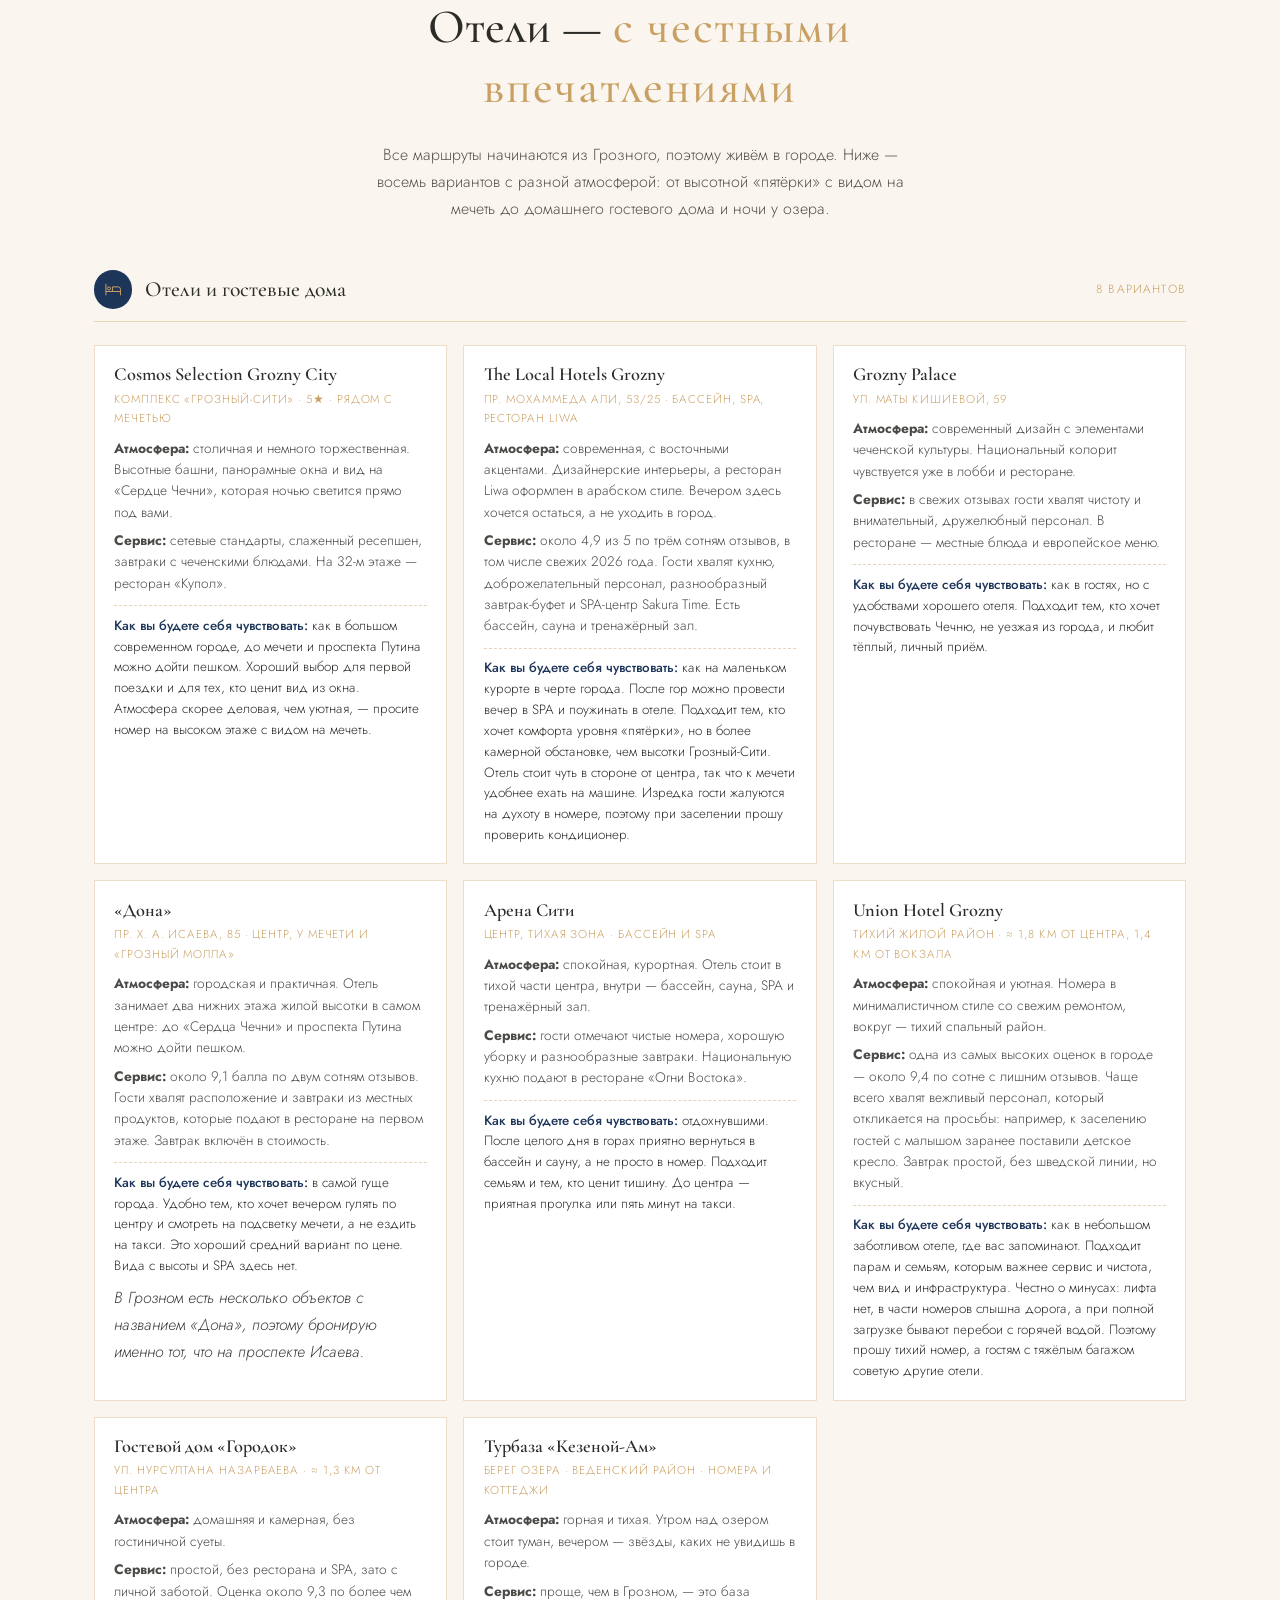
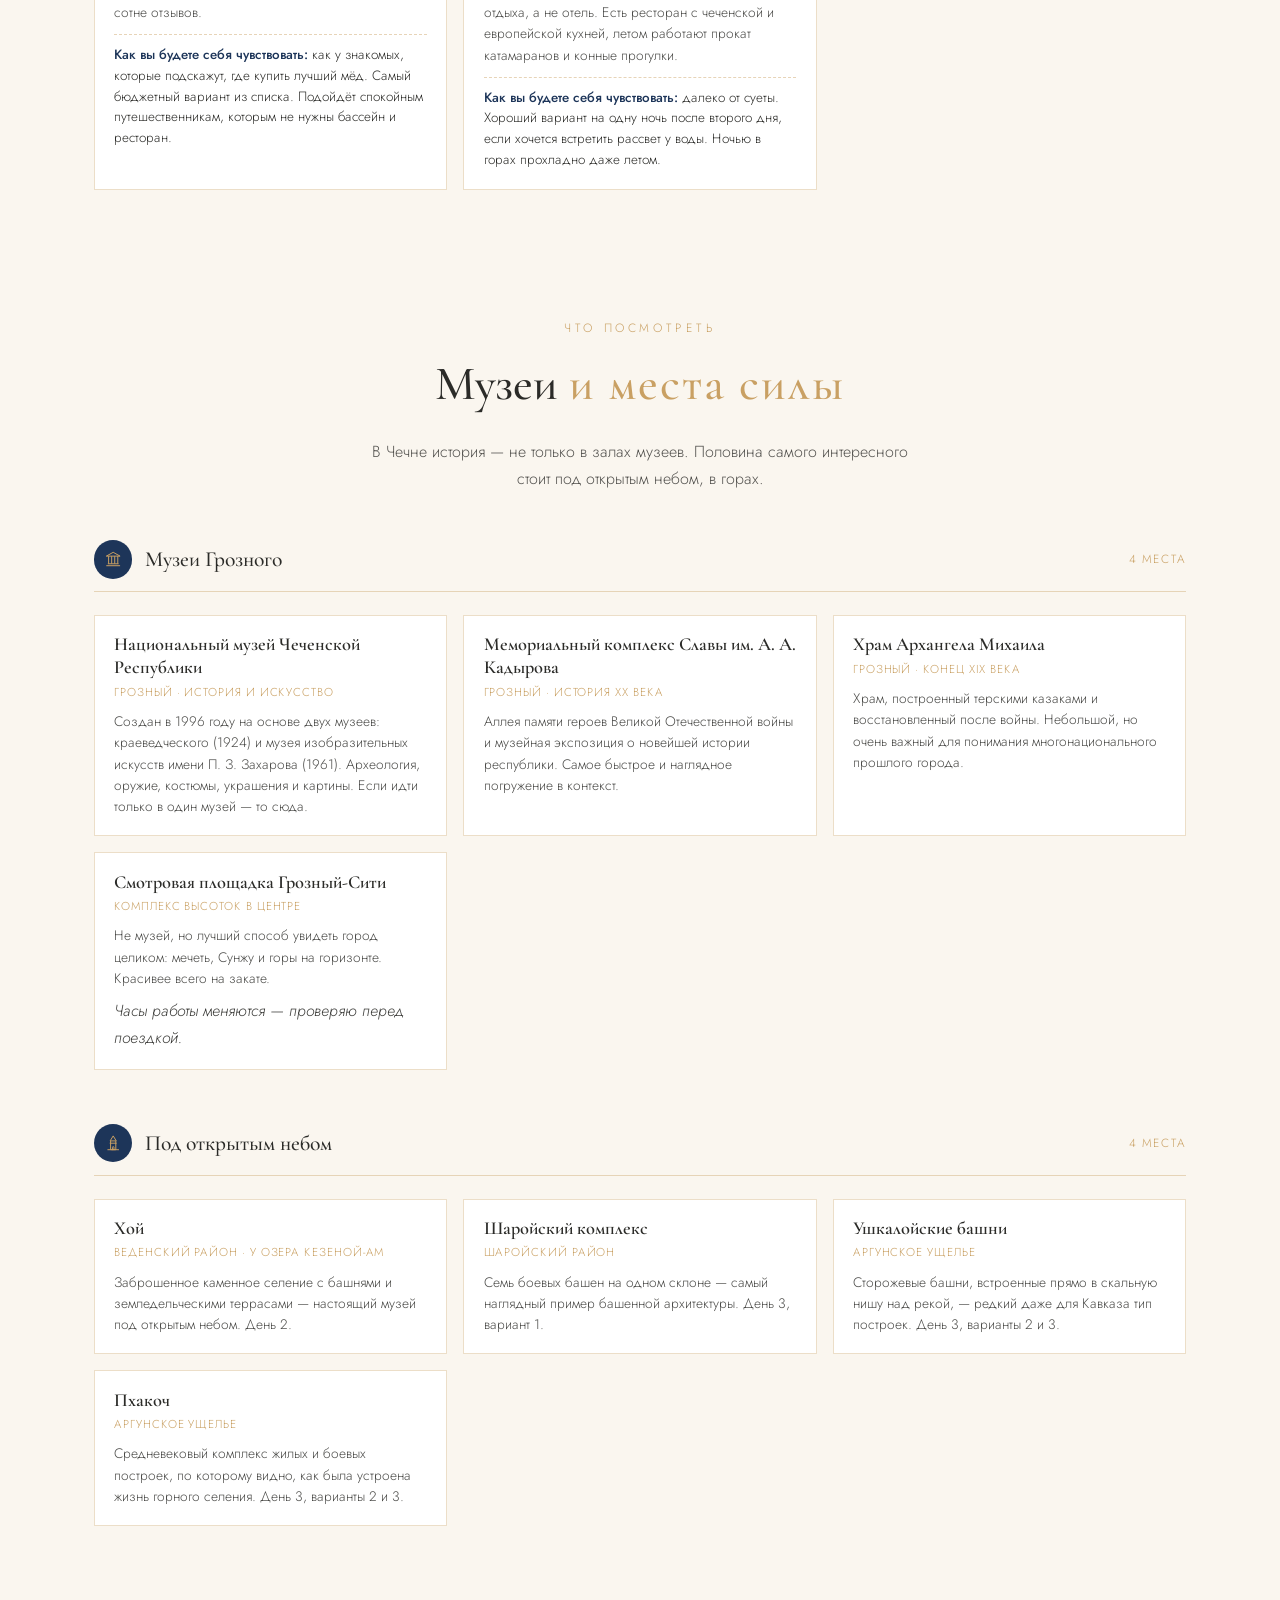
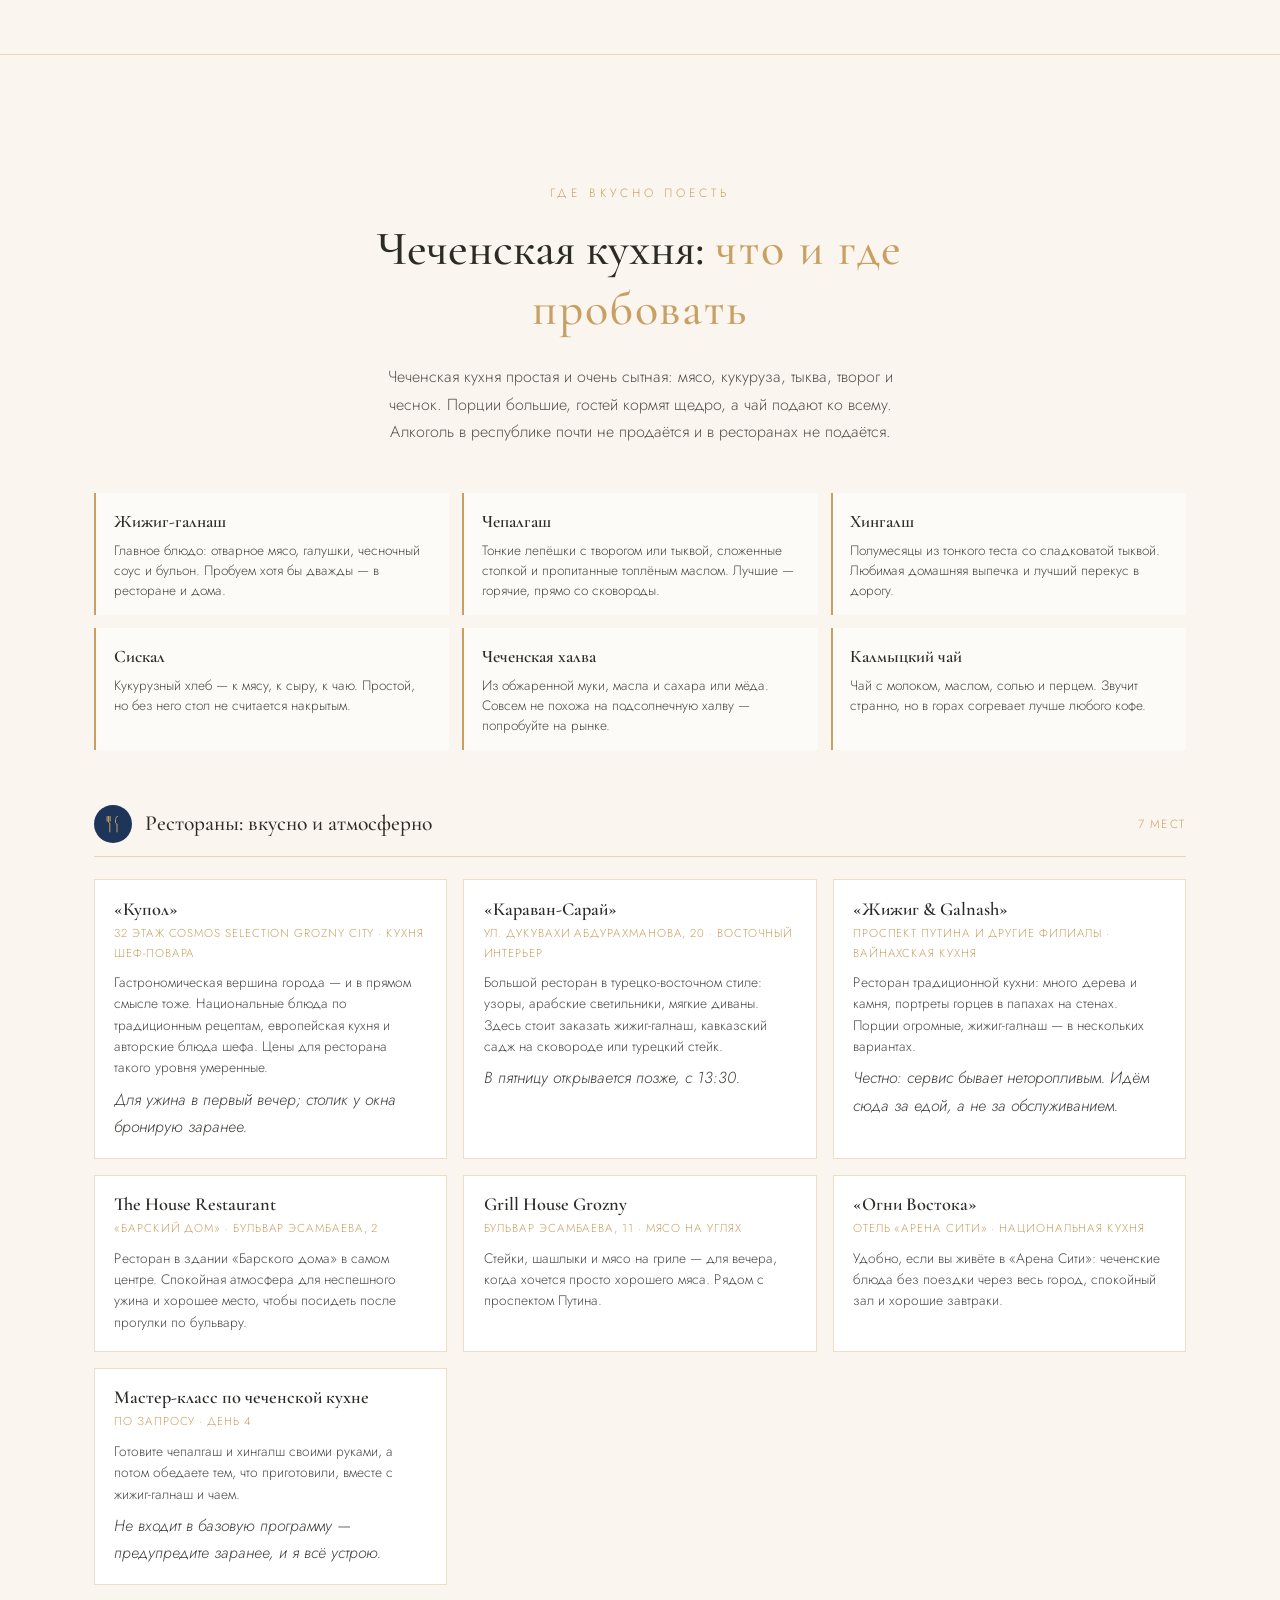
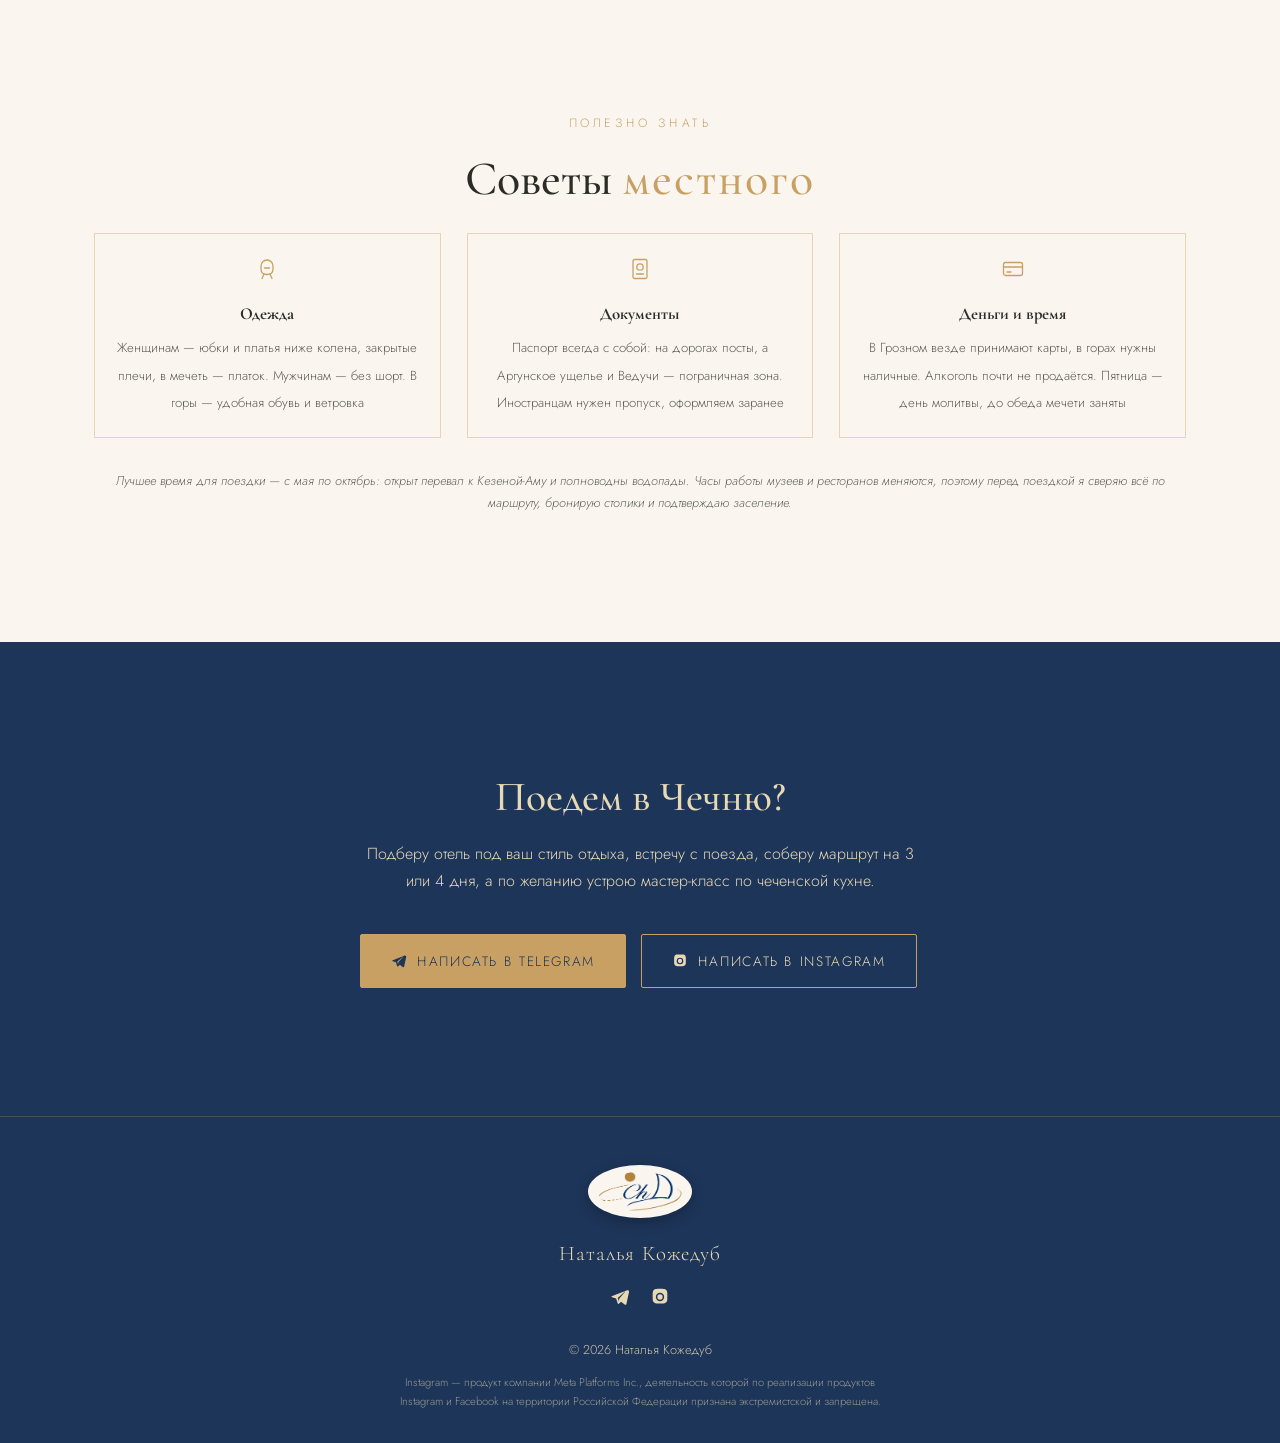
==== commit 8669311b: "Reframe the Chechen family lunch as an optional cooking master class Co-Authored-By: Claude Opus 5.5" ====
--- a/chechnya.html
+++ b/chechnya.html
@@ -469,7 +469,7 @@
     <img class="brand-mark" src="assets/logo.png" alt="Chokdok — логотип Натальи Кожедуб" width="152" height="78">
     <p class="city-hero__eyebrow">Авторский тур</p>
     <h1 class="city-hero__title">Грозный <span class="accent">и горная Чечня</span></h1>
-    <p class="city-hero__lead">Три-четыре дня: белые мечети и вечерний Грозный, бирюзовый Кезеной-Ам, каменные башни над ущельями и жижиг-галнаш в доме, где вас ждут как родных</p>
+    <p class="city-hero__lead">Три-четыре дня: белые мечети и вечерний Грозный, бирюзовый Кезеной-Ам, каменные башни над ущельями и горячий жижиг-галнаш</p>
     <div class="city-hero__facts">
       <span class="city-hero__fact"><svg aria-hidden="true"><use href="#icon-clock"/></svg>3–4 дня</span>
       <span class="city-hero__fact"><svg aria-hidden="true"><use href="#icon-car"/></svg>Авто + пешие прогулки</span>
@@ -496,7 +496,7 @@
     <div class="container">
       <p class="eyebrow eyebrow--center">Программа</p>
       <h2 class="section__title section__title--center">Три дня — <span class="accent">или четыре</span></h2>
-      <p class="section__lead">Городские впечатления сменяются горными дорогами. Первый день — Грозный и мечети, второй — озеро Кезеной-Ам и Хой, третий — башни и водопады на выбор. Четвёртый день добавляем, если хочется без спешки: музеи, рынок и обед в чеченской семье или ещё одно ущелье.</p>
+      <p class="section__lead">Городские впечатления сменяются горными дорогами. Первый день — Грозный и мечети, второй — озеро Кезеной-Ам и Хой, третий — башни и водопады на выбор. Четвёртый день добавляем, если хочется без спешки: музеи, рынок и, по желанию, кулинарный мастер-класс — или ещё одно ущелье.</p>
 
       <div class="route-choice route-choice--days">
         <a class="route-choice__card reveal" href="#day1">
@@ -520,7 +520,7 @@
         <a class="route-choice__card route-choice__card--optional reveal" href="#day4">
           <p class="route-choice__num">День 4 · по желанию</p>
           <h3 class="route-choice__title">Грозный без спешки</h3>
-          <p class="route-choice__text">Национальный музей, рынок «Беркат», мастер-класс по чепалгаш и обед в чеченской семье — или второй горный маршрут из третьего дня.</p>
+          <p class="route-choice__text">Национальный музей, рынок «Беркат» и, по желанию, мастер-класс по чеченской кухне — или второй горный маршрут из третьего дня.</p>
           <p class="route-choice__meta">До отъезда · 5–9 часов</p>
         </a>
       </div>
@@ -938,7 +938,7 @@
     <div class="container">
       <p class="eyebrow eyebrow--center">День 4 · по желанию</p>
       <h2 class="section__title section__title--center">Грозный <span class="accent">без спешки</span></h2>
-      <p class="section__lead" style="color: var(--color-sand-light);">Четвёртый день стоит добавить, если поезд или самолёт вечером. Можно взять второй горный маршрут из третьего дня, а можно провести спокойный день в городе: музеи, рынок и самая вкусная еда поездки.</p>
+      <p class="section__lead" style="color: var(--color-sand-light);">Четвёртый день стоит добавить, если поезд или самолёт вечером. Можно взять второй горный маршрут из третьего дня, а можно провести спокойный день в городе: музеи, рынок и, если захотите, мастер-класс по чеченской кухне.</p>
 
       <div class="timeline">
 
@@ -975,17 +975,17 @@
 
         <article class="stop-card reveal">
           <div class="stop-card__badge">13:30</div>
-          <h3 class="stop-card__title">Мастер-класс и обед в чеченской семье <span class="tag tag--local">Местные</span></h3>
-          <div class="stop-card__body">
-            <div class="stop-card__text">
-              <p>Самое вкусное в Чечне готовят дома, поэтому этот обед становится главным гастрономическим воспоминанием поездки. Хозяйка показывает, как раскатывать тесто на чепалгаш и лепить хингалш с тыквой, а потом все садятся за большой стол: жижиг-галнаш, сискал, свежая зелень и бесконечный чай.</p>
-              <p>За столом можно спросить обо всём: о свадьбах, тейпах, о том, как здесь принимают гостей и почему гостя не отпускают голодным.</p>
+          <h3 class="stop-card__title">Мастер-класс по чеченской кухне <span class="tag tag--option">По желанию</span></h3>
+          <div class="stop-card__body">
+            <div class="stop-card__text">
+              <p>Если хочется не только попробовать чеченскую кухню, но и приготовить её своими руками, можно устроить мастер-класс. Вас научат раскатывать тонкое тесто на чепалгаш и лепить хингалш с тыквой, а потом приготовленное вы съедите вместе с жижиг-галнаш, сискалом и чаем.</p>
+              <p>Это хороший повод расспросить о местных традициях: как готовят к праздникам, как принимают гостей и почему гостя не отпускают голодным.</p>
             </div>
             <div class="side-card">
               <span class="side-card__icon"><svg aria-hidden="true"><use href="#icon-tea"/></svg></span>
               <div>
-                <div class="side-card__name">Организую сама</div>
-                <div class="side-card__meta">Семьи, с которыми я работаю, проверены годами. Предупредите заранее об аллергиях и о том, едите ли вы баранину</div>
+                <div class="side-card__name">Устраивается по запросу</div>
+                <div class="side-card__meta">Мастер-класс не входит в базовую программу: скажите заранее, если он вам интересен, и я подберу формат и время. Сразу предупредите об аллергиях и о том, едите ли вы баранину</div>
               </div>
             </div>
           </div>
@@ -1230,10 +1230,10 @@
             <p>Удобно, если вы живёте в «Арена Сити»: чеченские блюда без поездки через весь город, спокойный зал и хорошие завтраки.</p>
           </div>
           <div class="place">
-            <div class="place__name">Обед в чеченской семье</div>
-            <div class="place__where">Организую по договорённости · День 4</div>
-            <p>Самое вкусное и самое искреннее. Хозяйка готовит то, что сама ест по праздникам, а в мастер-классе учит лепить хингалш и печь чепалгаш.</p>
-            <span class="place__tip">Если пробовать чеченскую кухню только один раз — то здесь.</span>
+            <div class="place__name">Мастер-класс по чеченской кухне</div>
+            <div class="place__where">По запросу · День 4</div>
+            <p>Готовите чепалгаш и хингалш своими руками, а потом обедаете тем, что приготовили, вместе с жижиг-галнаш и чаем.</p>
+            <span class="place__tip">Не входит в базовую программу — предупредите заранее, и я всё устрою.</span>
           </div>
         </div>
       </div>
@@ -1270,7 +1270,7 @@
   <section class="section section--navy cta">
     <div class="container cta__inner reveal">
       <h2 class="cta__title">Поедем в Чечню?</h2>
-      <p class="cta__lead">Подберу отель под ваш стиль отдыха, встречу с поезда, соберу маршрут на 3 или 4 дня и договорюсь об обеде в чеченской семье.</p>
+      <p class="cta__lead">Подберу отель под ваш стиль отдыха, встречу с поезда, соберу маршрут на 3 или 4 дня, а по желанию устрою мастер-класс по чеченской кухне.</p>
       <div class="hero__actions">
         <a class="btn btn--solid" href="https://t.me/ta_nkru" target="_blank" rel="noopener">
           <svg class="btn__icon" aria-hidden="true"><use href="#icon-telegram"/></svg>
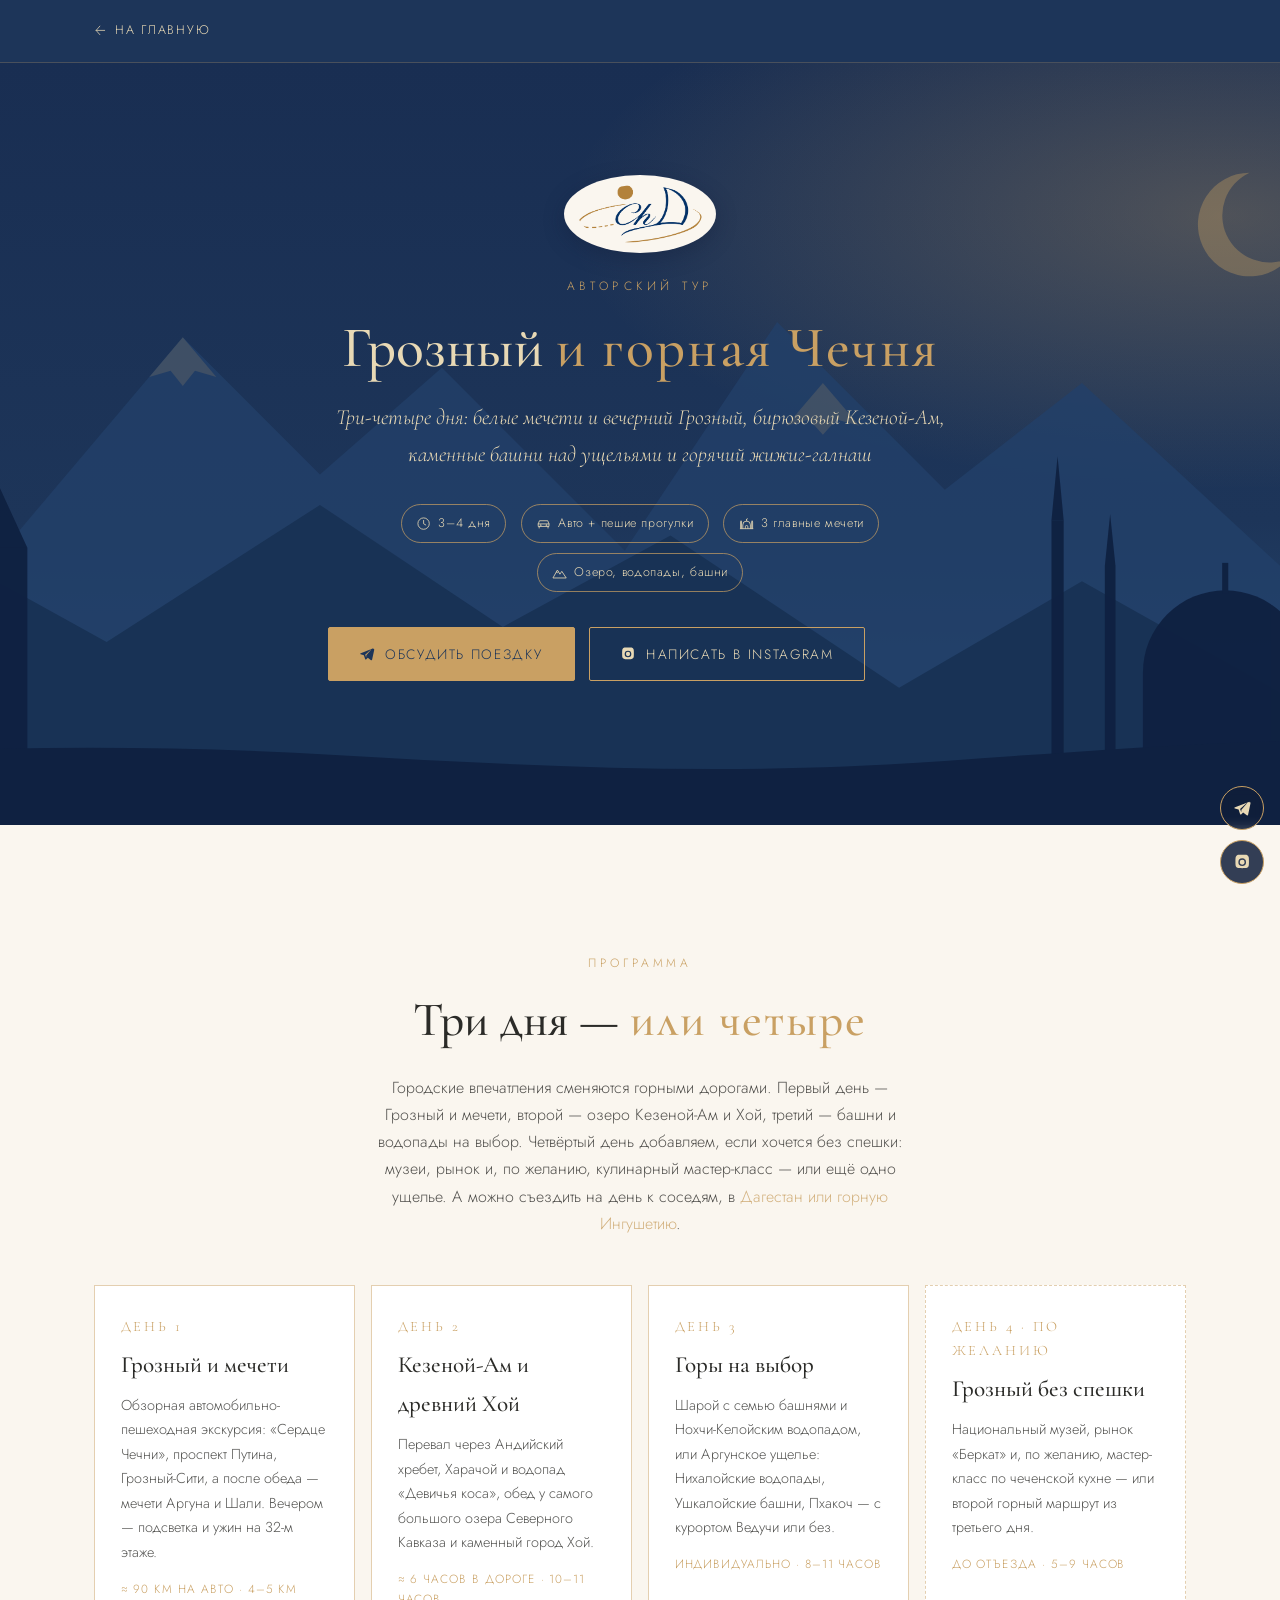
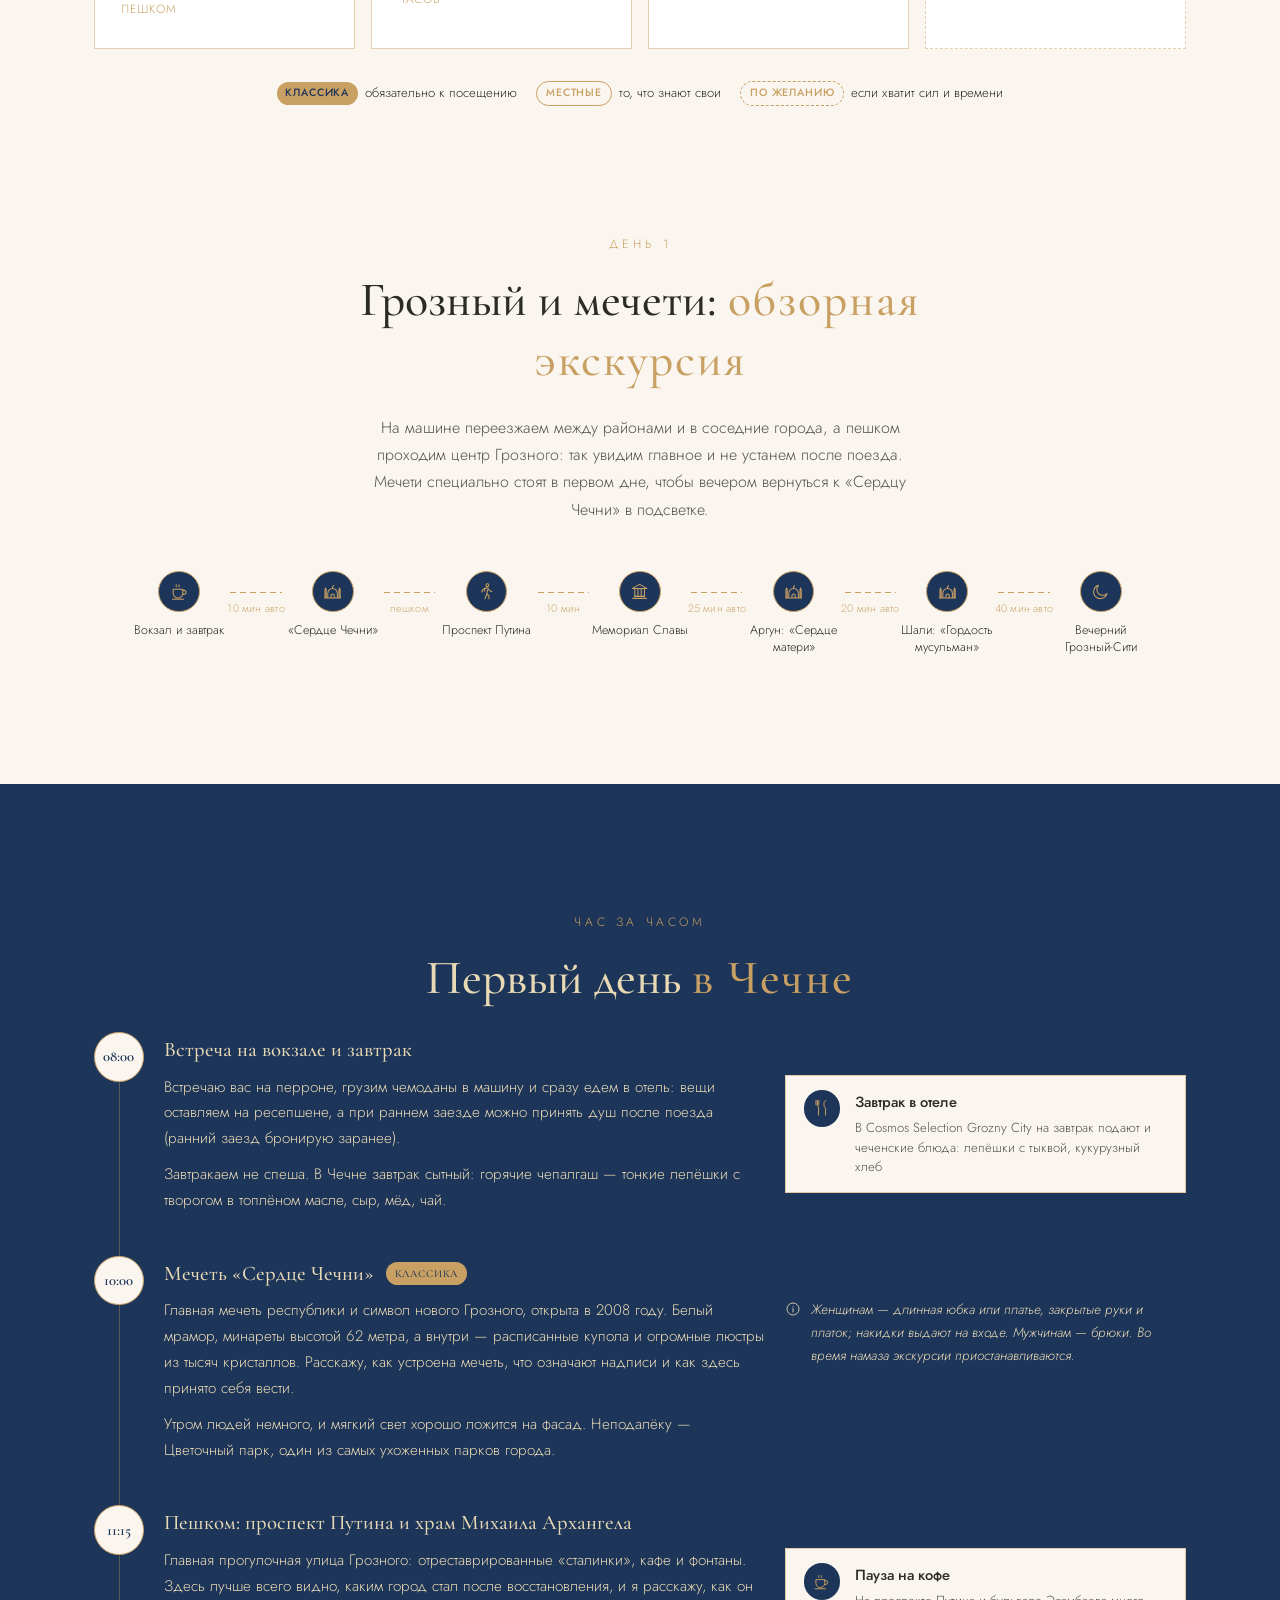
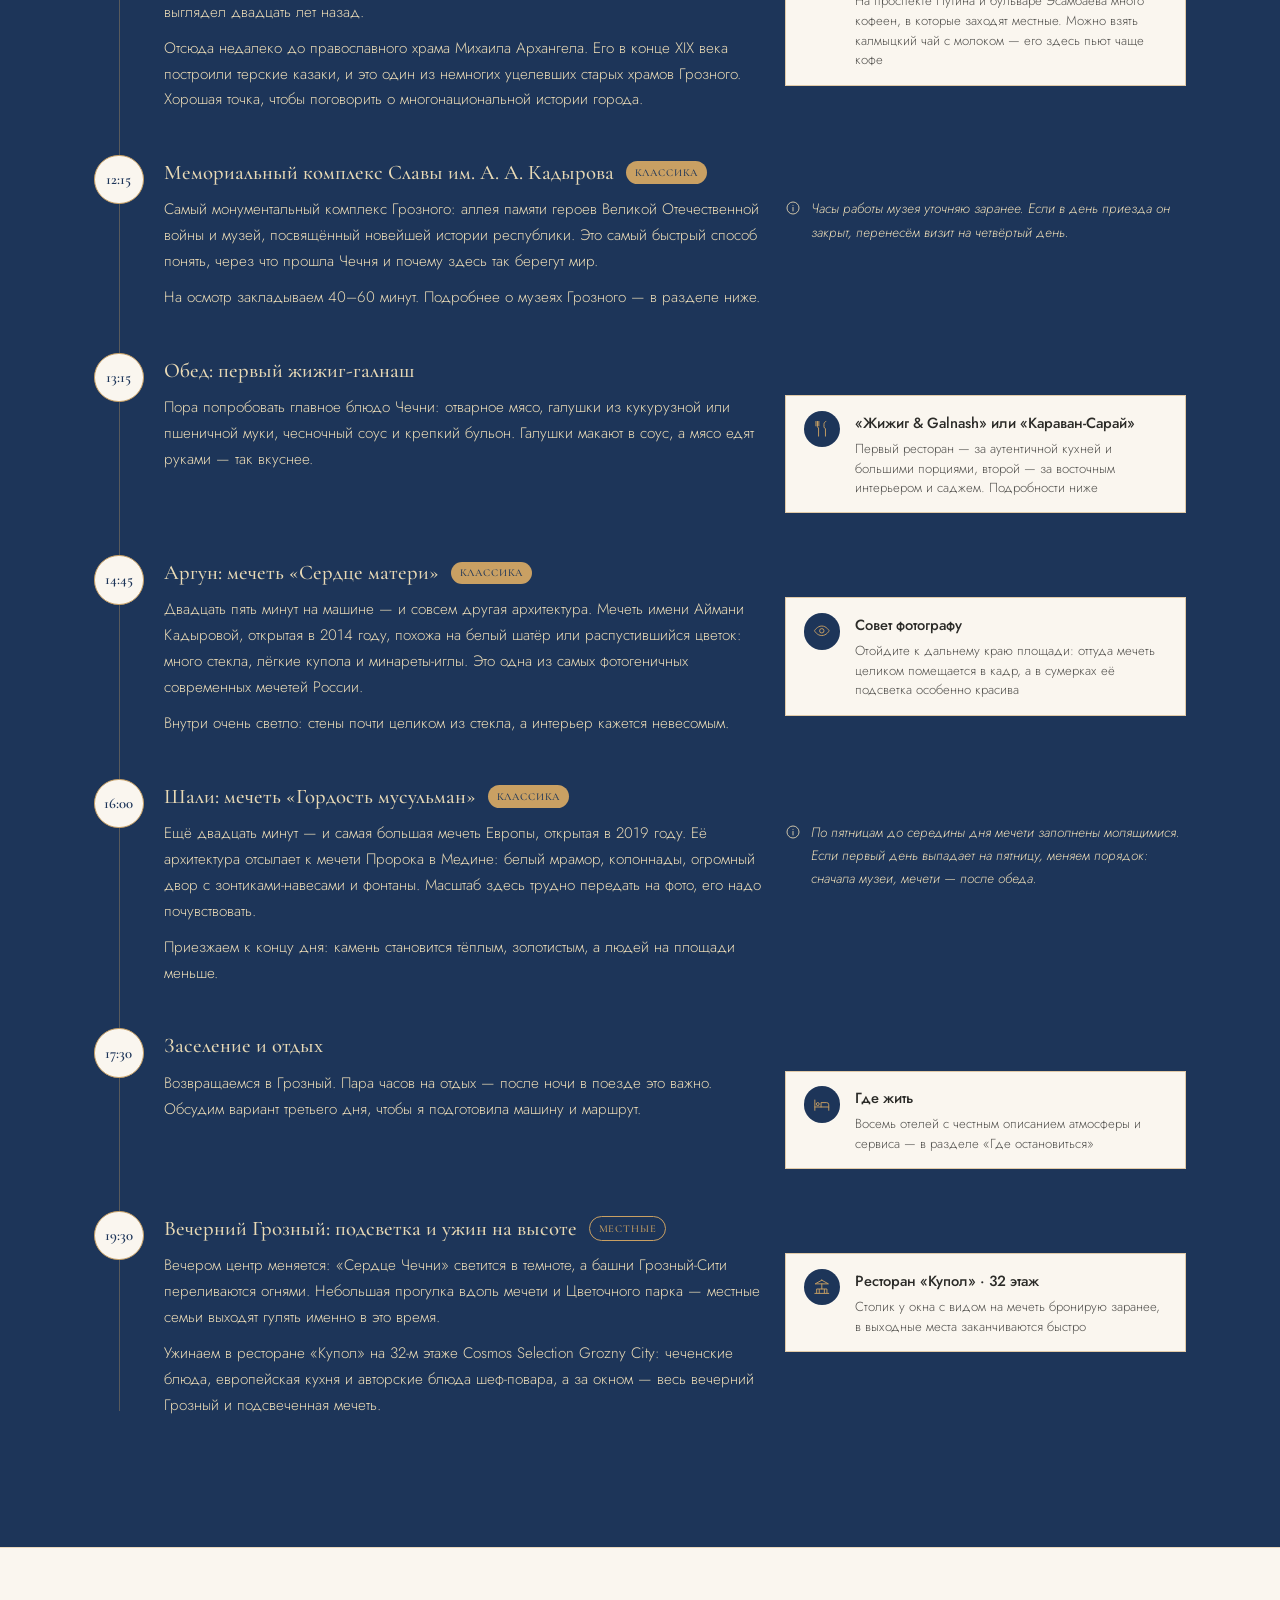
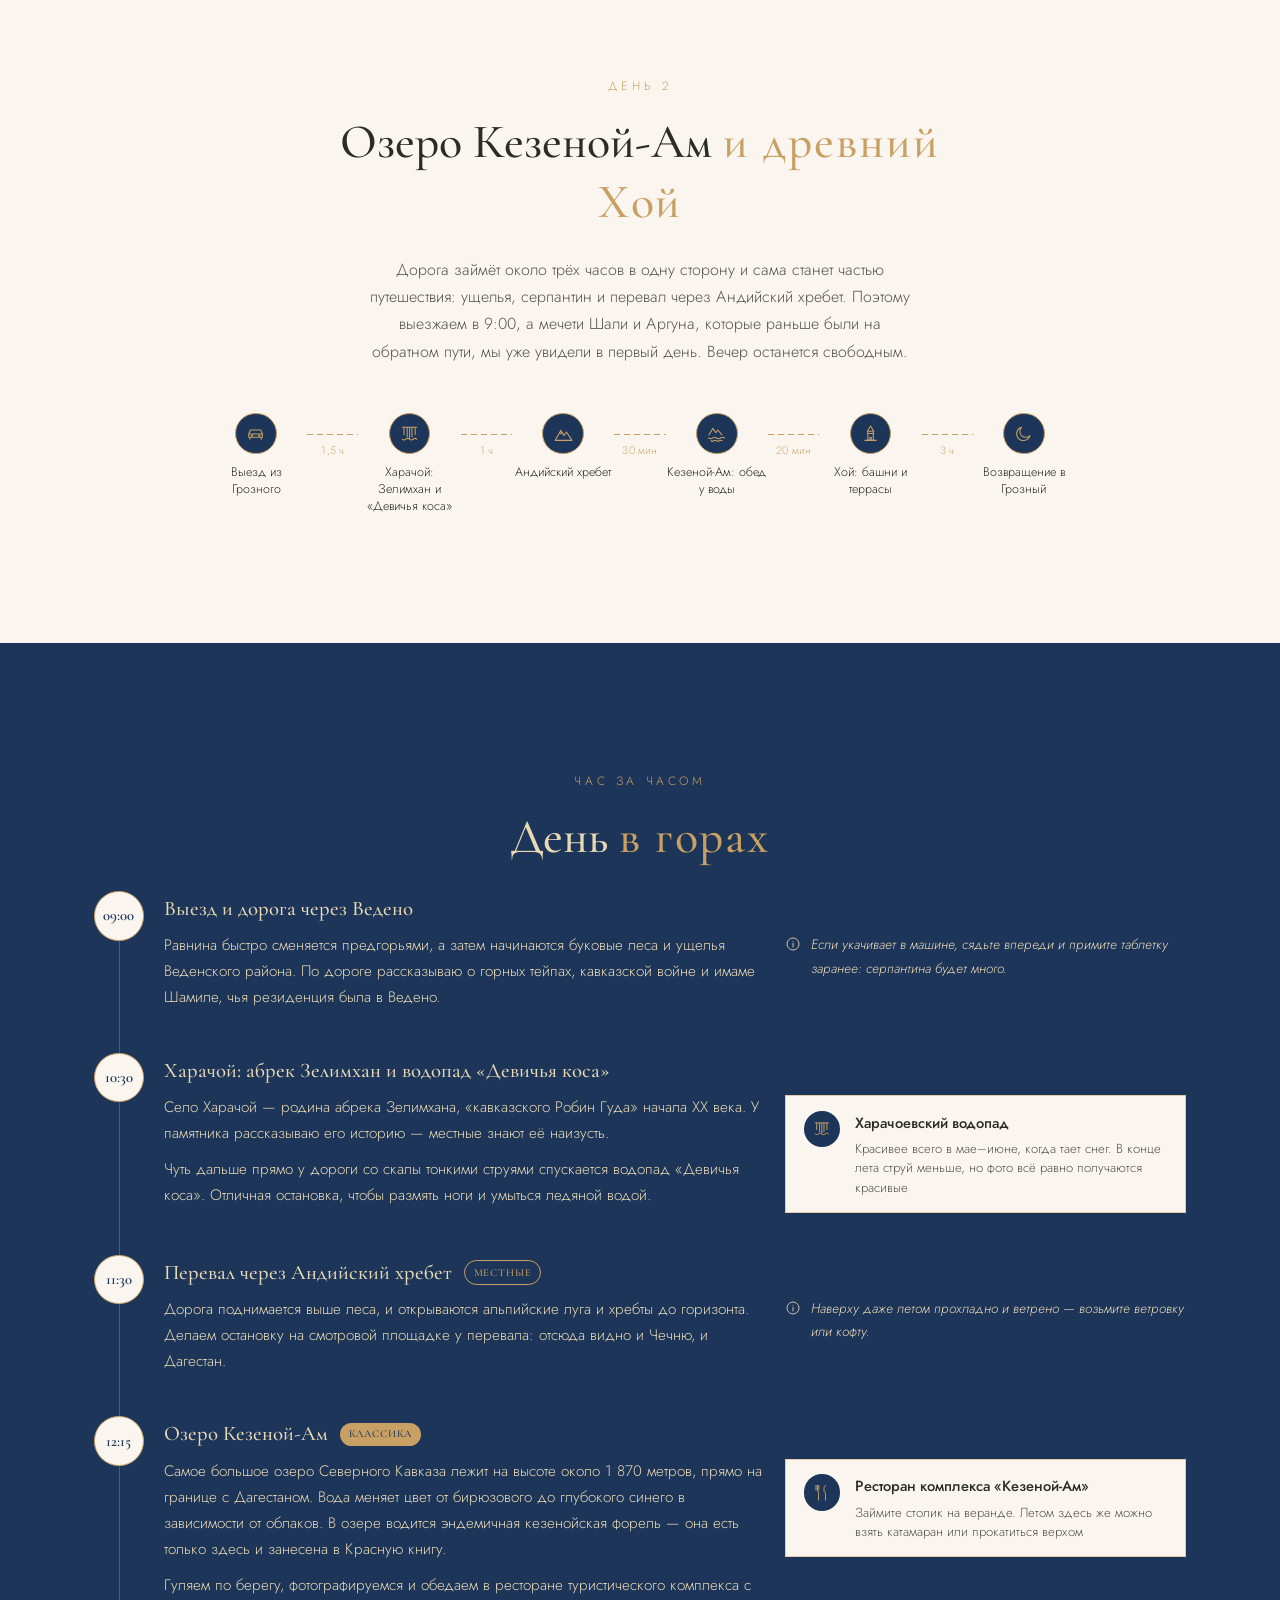
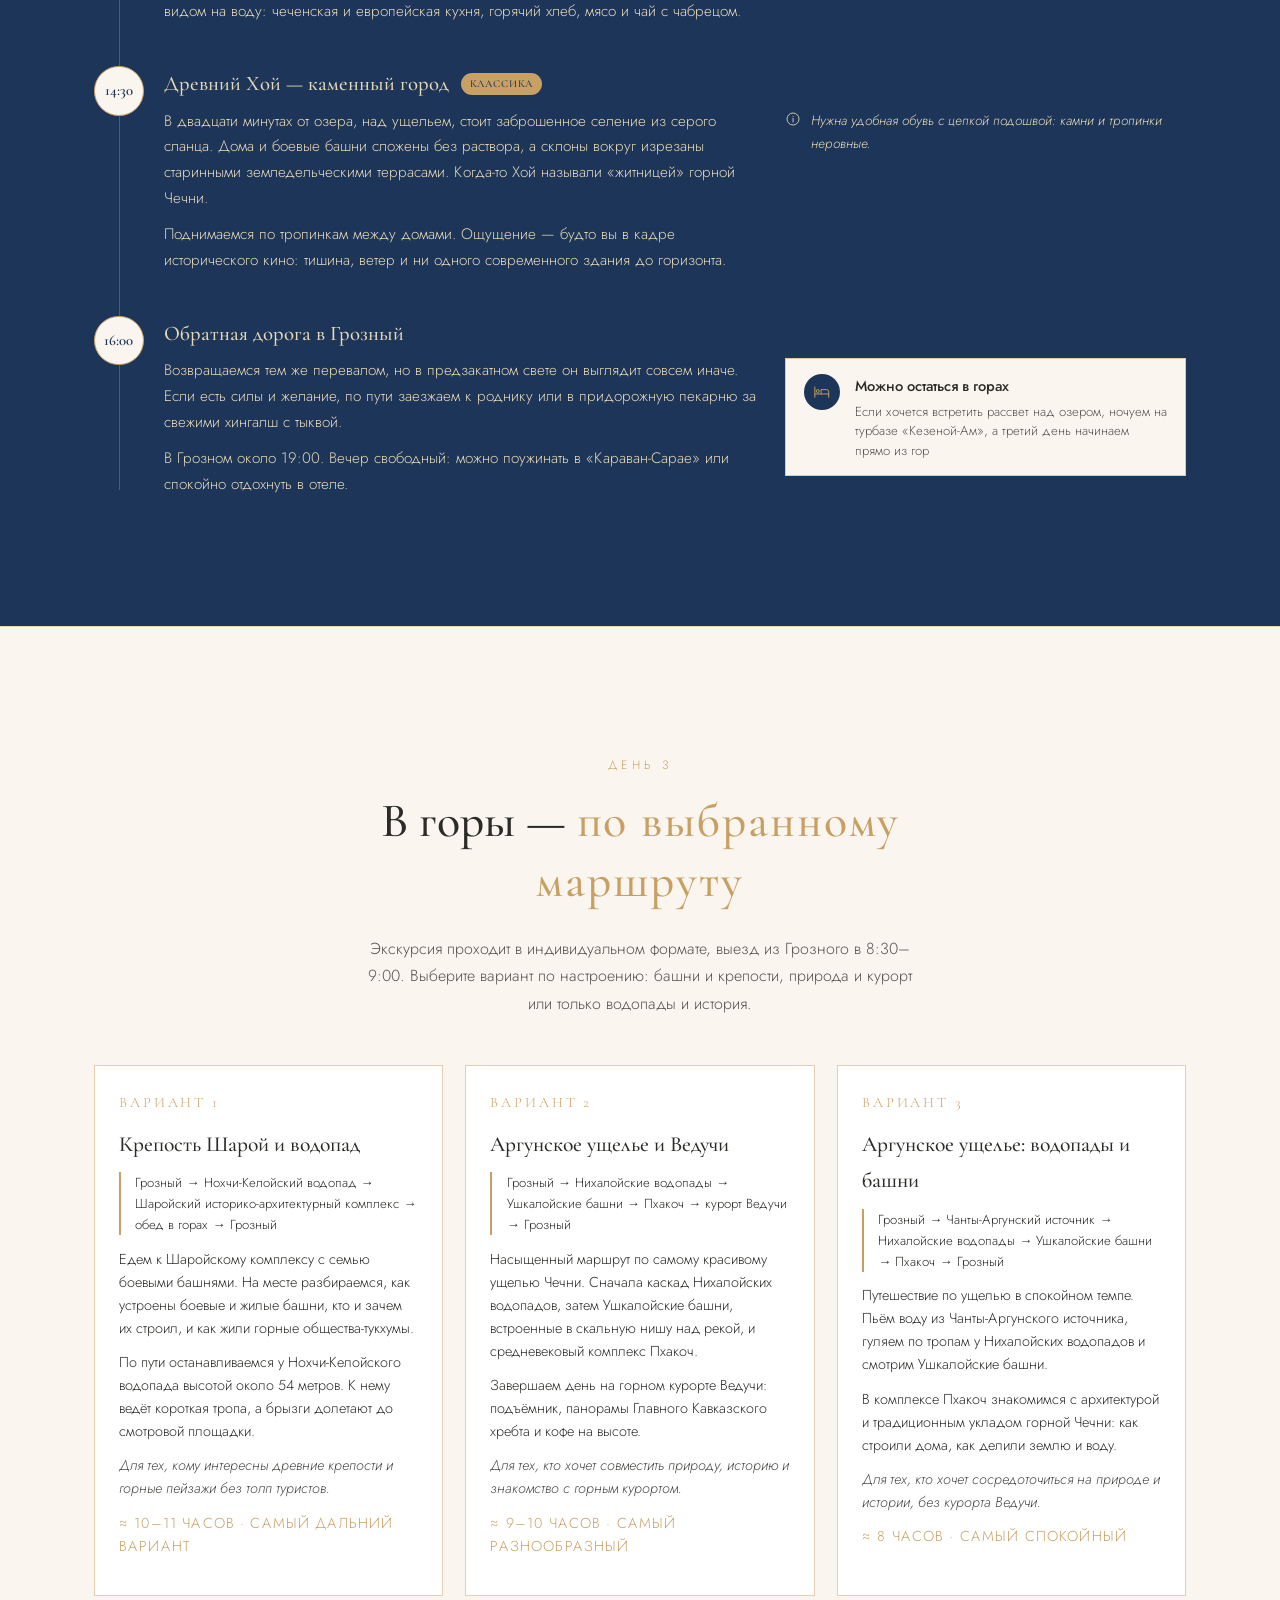
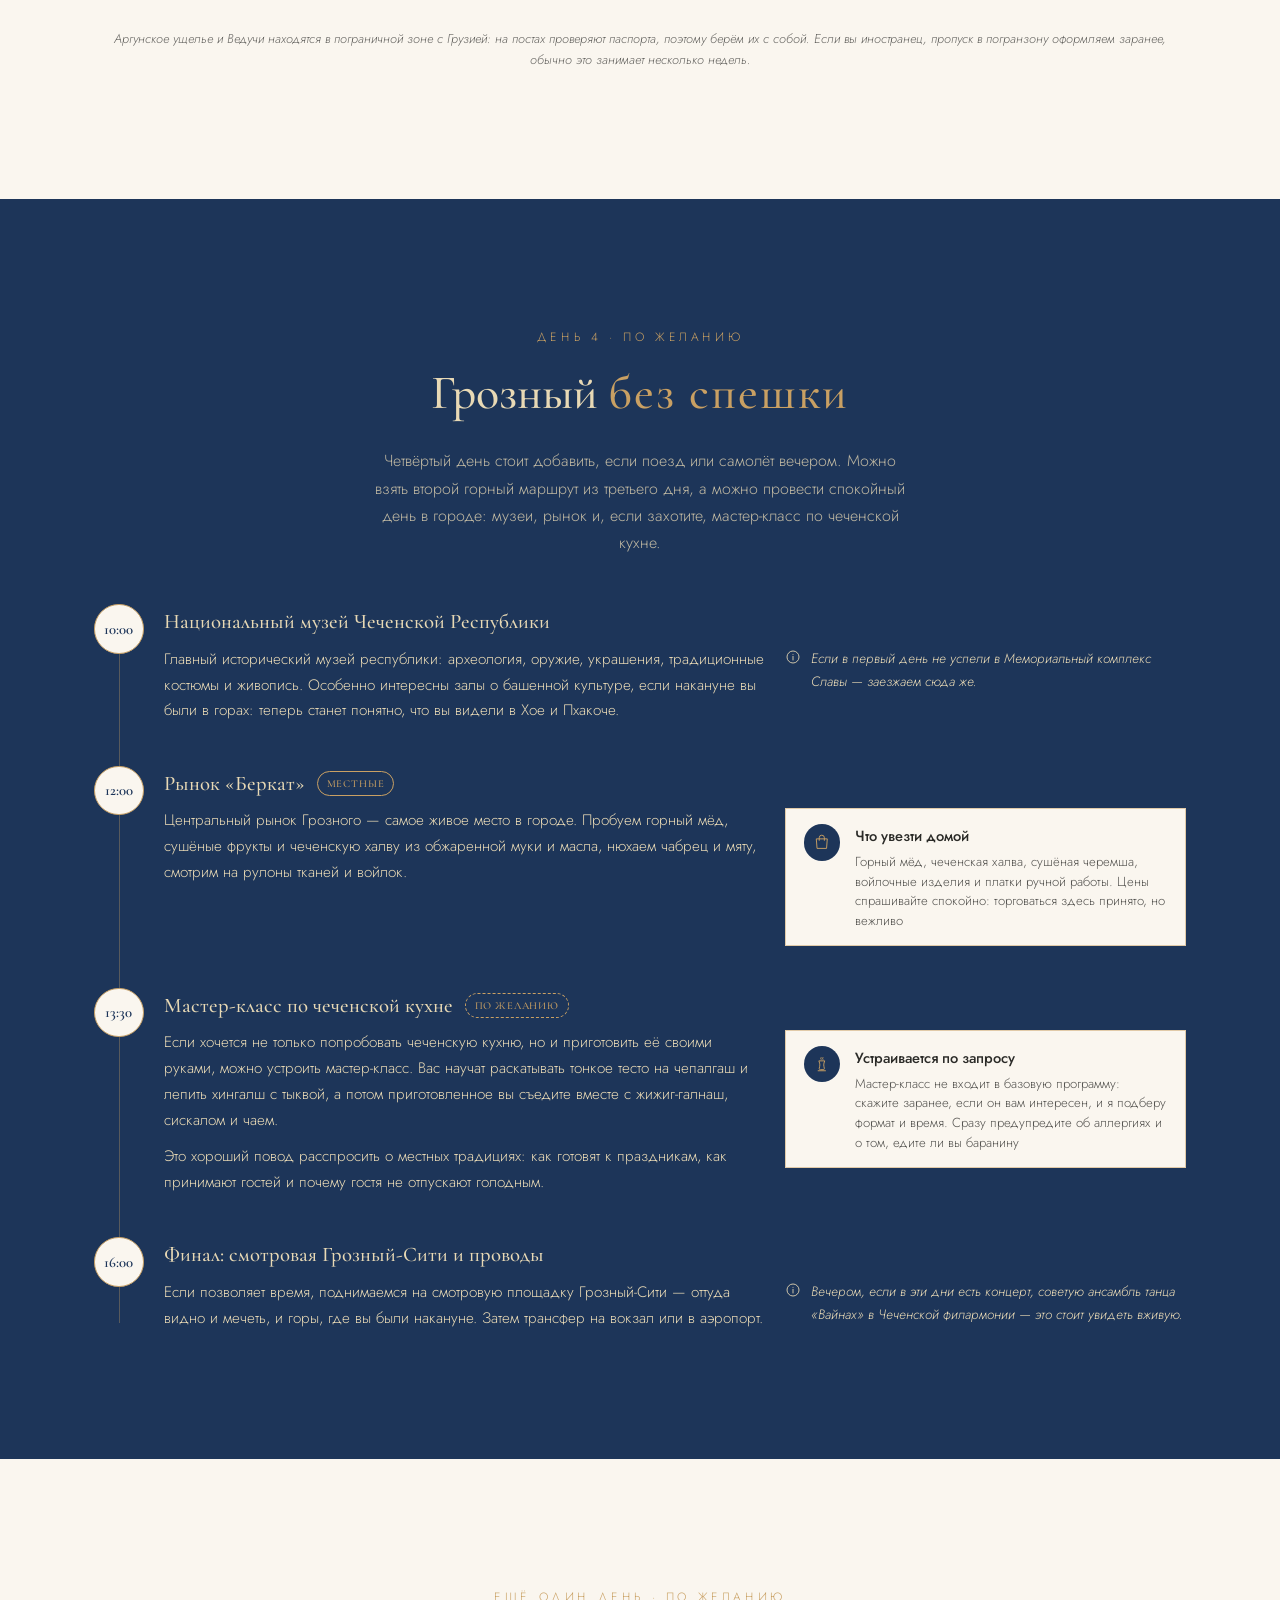
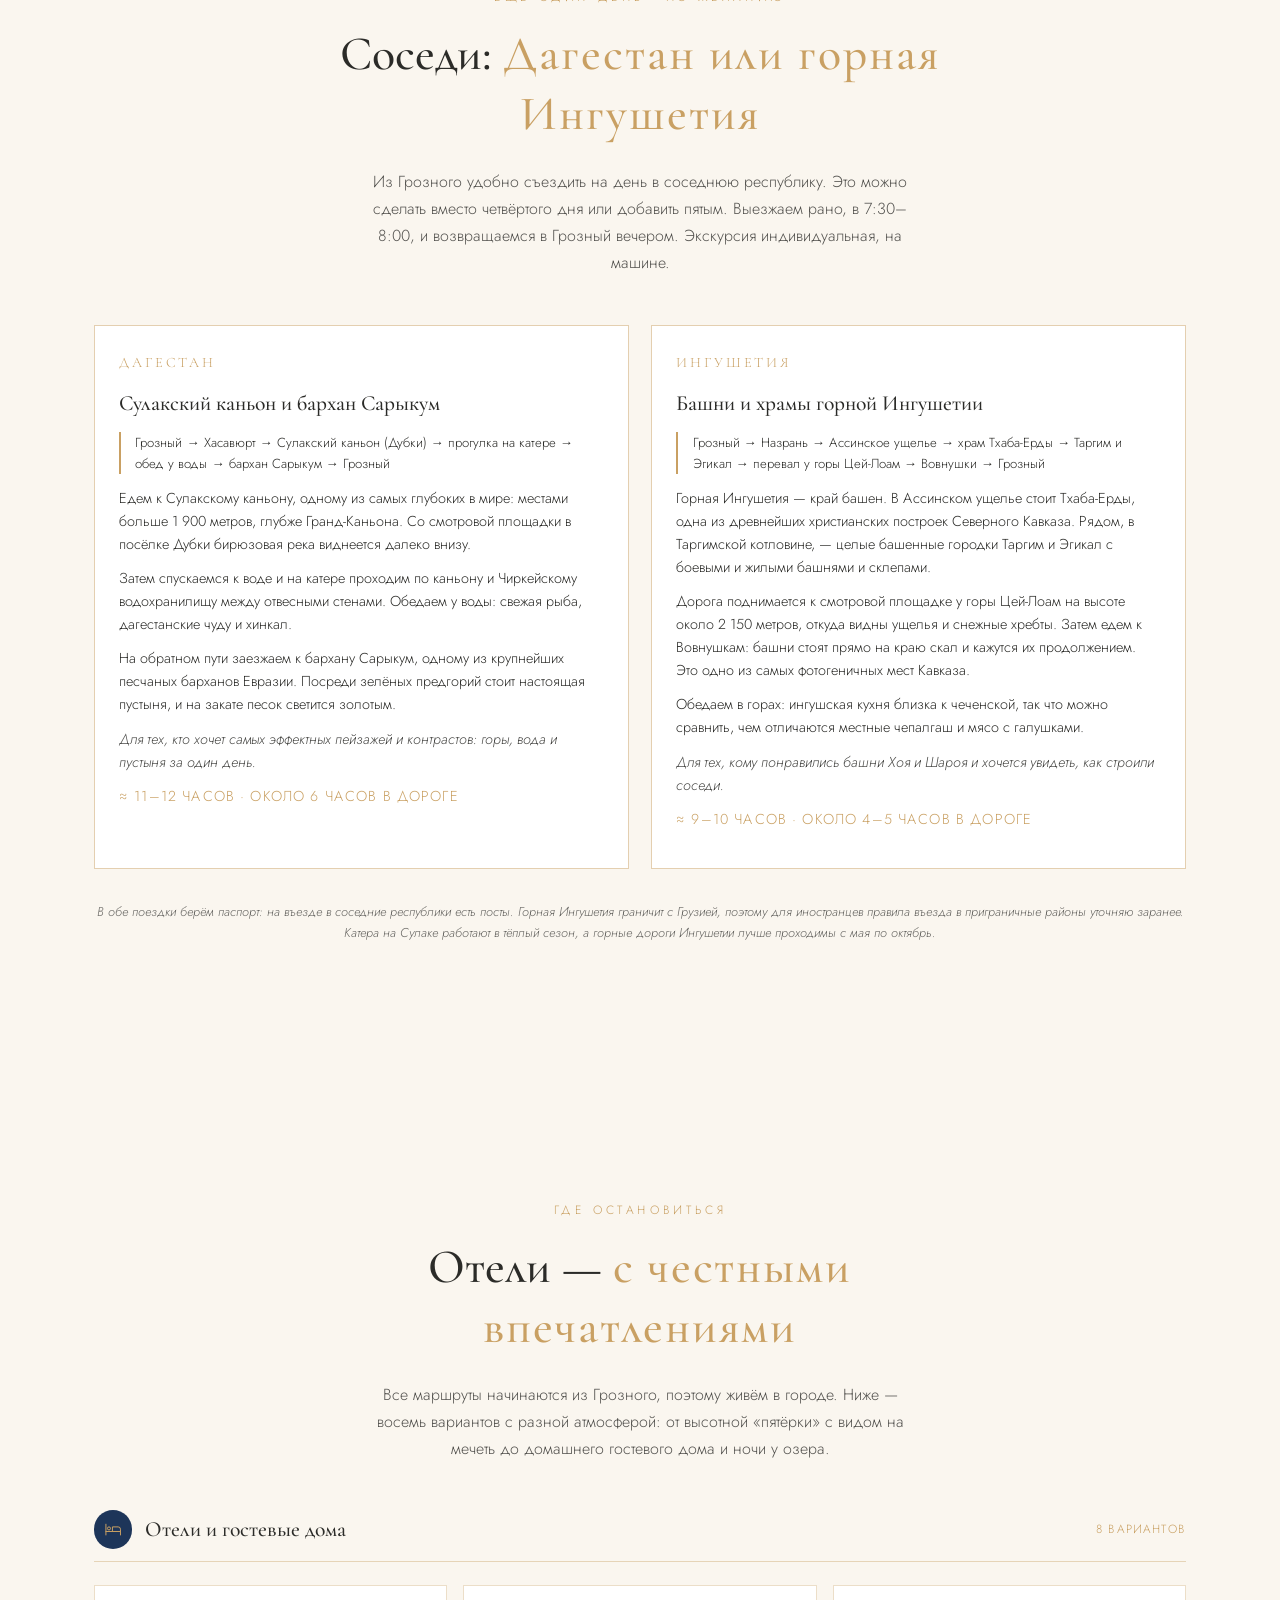
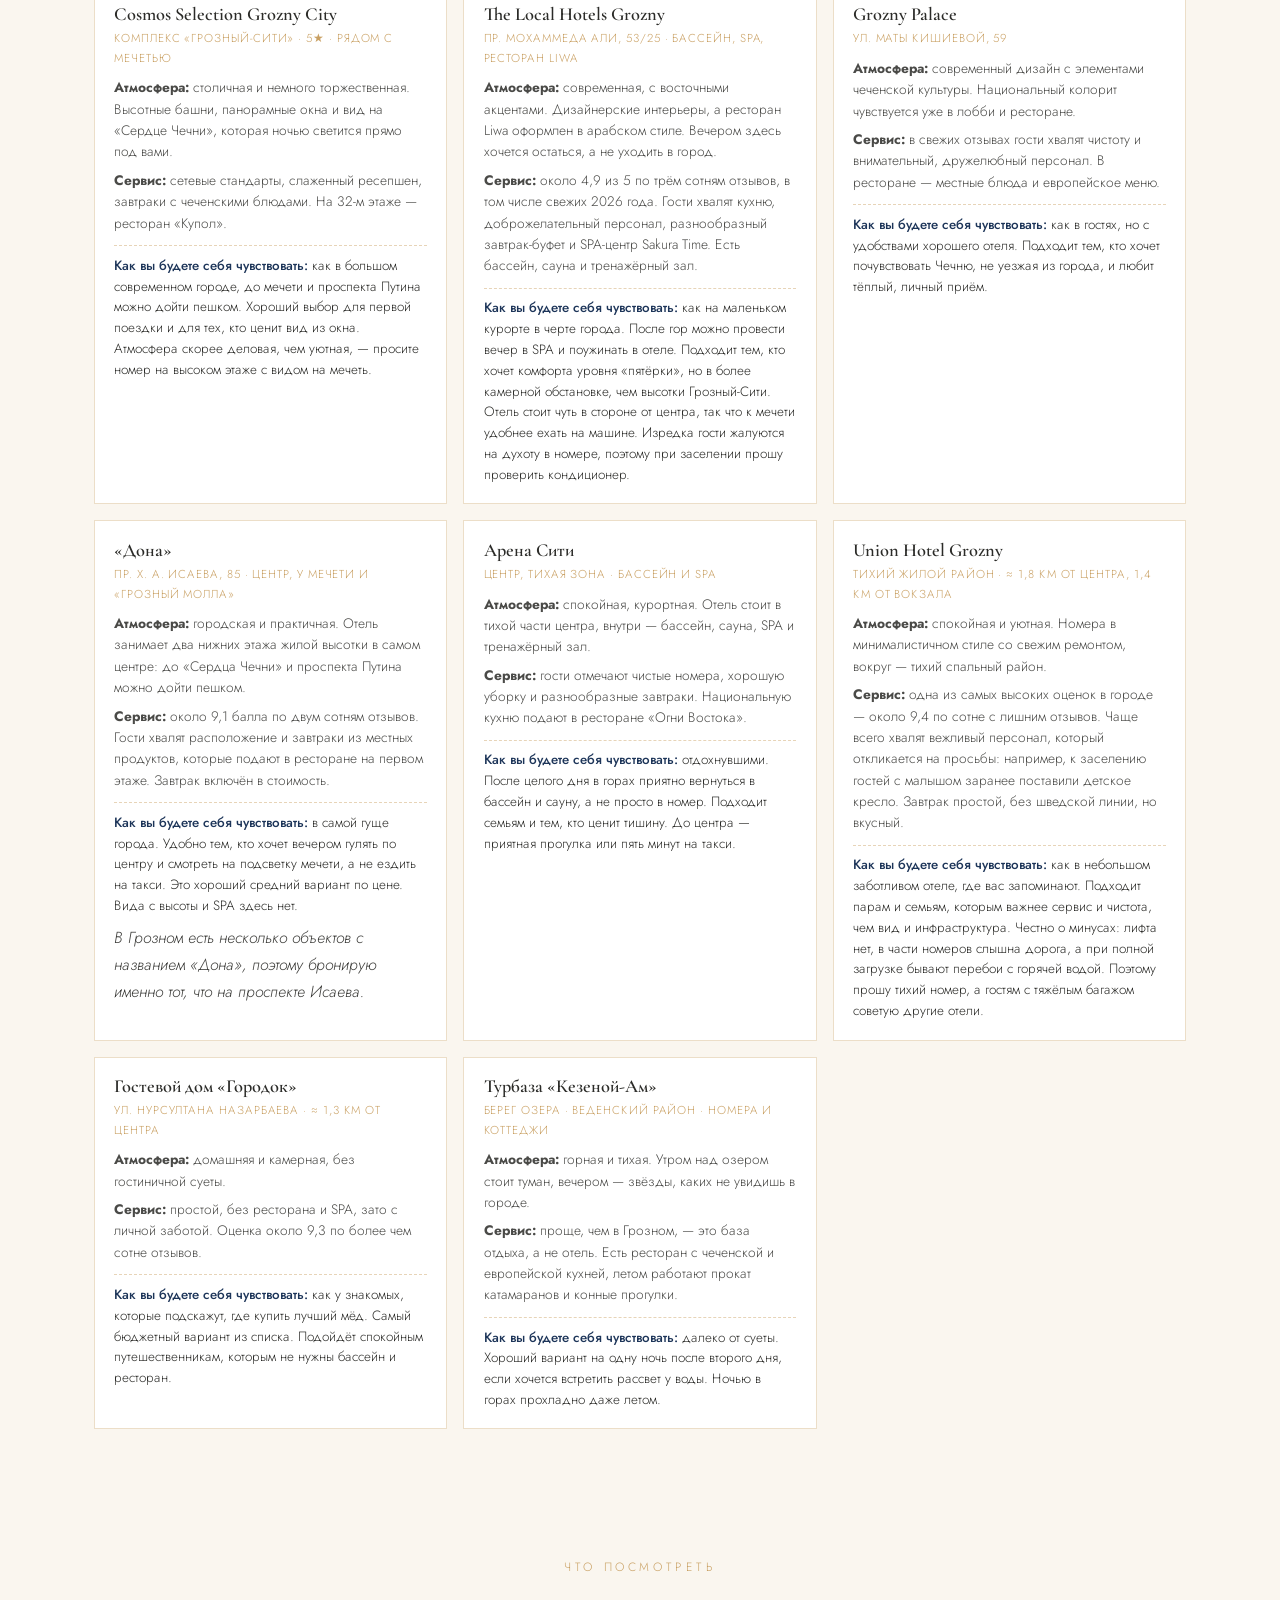
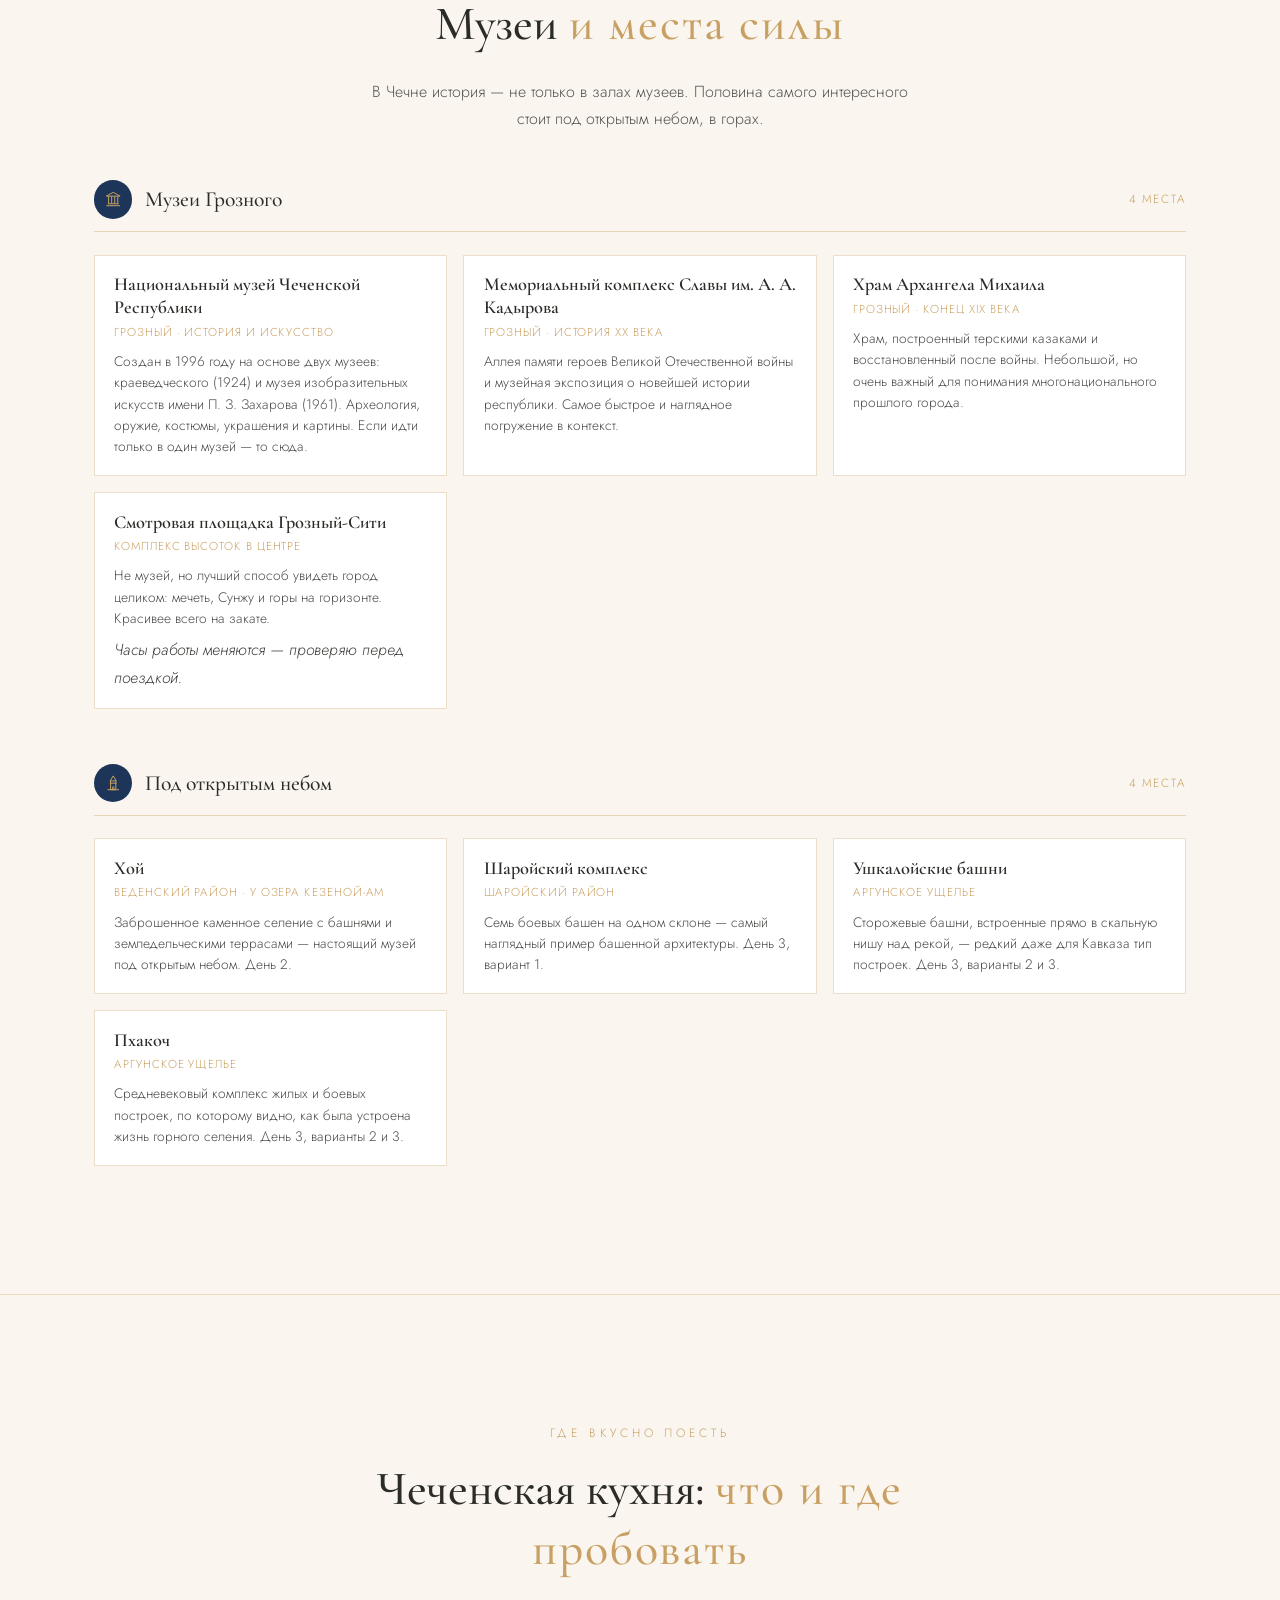
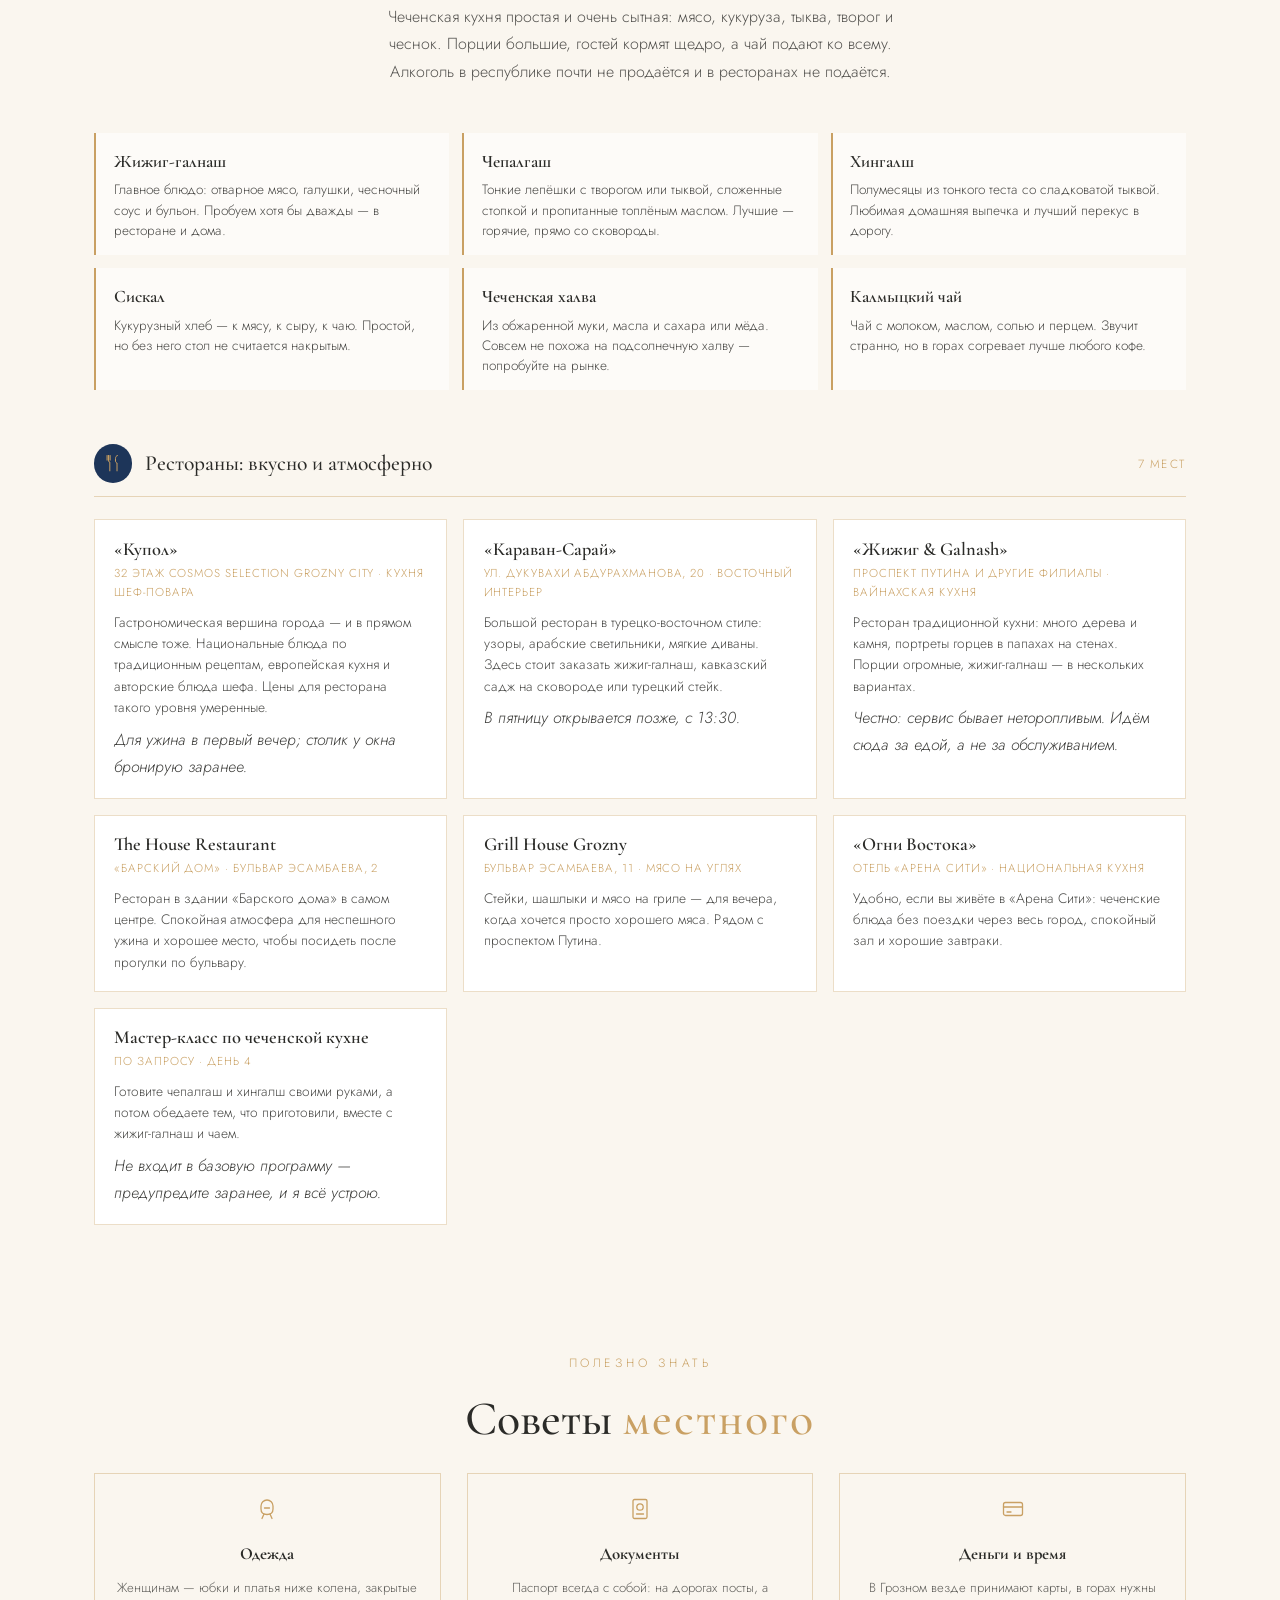
==== commit 83357cbc: "Add optional day trip to Dagestan or mountain Ingushetia Co-Authored-By: Claude Opus 5.5 <noreply@an" ====
--- a/chechnya.html
+++ b/chechnya.html
@@ -4,7 +4,7 @@
 <meta charset="UTF-8">
 <meta name="viewport" content="width=device-width, initial-scale=1.0">
 <title>Грозный и горная Чечня: тур на 3–4 дня | Наталья Кожедуб</title>
-<meta name="description" content="Авторский тур по Чечне на 3–4 дня: обзорная экскурсия по Грозному и мечетям, озеро Кезеной-Ам, древний Хой, башни Аргунского ущелья и Шарой. Отели с честными отзывами, музеи и рестораны чеченской кухни.">
+<meta name="description" content="Авторский тур по Чечне на 3–4 дня: обзорная экскурсия по Грозному и мечетям, озеро Кезеной-Ам, древний Хой, башни Аргунского ущелья и Шарой, а также день в Дагестане или горной Ингушетии. Отели с честными отзывами, музеи и рестораны чеченской кухни.">
 <meta name="theme-color" content="#1D3559">
 <link rel="icon" type="image/png" href="assets/favicon.png">
 
@@ -261,6 +261,7 @@
   @media (min-width: 768px) {
     .route-choice--days { grid-template-columns: repeat(2, 1fr); }
     .option-cards { grid-template-columns: repeat(3, 1fr); }
+    .option-cards--two { grid-template-columns: repeat(2, 1fr); }
     .dishes { grid-template-columns: repeat(2, 1fr); }
   }
   @media (min-width: 1100px) {
@@ -496,7 +497,7 @@
     <div class="container">
       <p class="eyebrow eyebrow--center">Программа</p>
       <h2 class="section__title section__title--center">Три дня — <span class="accent">или четыре</span></h2>
-      <p class="section__lead">Городские впечатления сменяются горными дорогами. Первый день — Грозный и мечети, второй — озеро Кезеной-Ам и Хой, третий — башни и водопады на выбор. Четвёртый день добавляем, если хочется без спешки: музеи, рынок и, по желанию, кулинарный мастер-класс — или ещё одно ущелье.</p>
+      <p class="section__lead">Городские впечатления сменяются горными дорогами. Первый день — Грозный и мечети, второй — озеро Кезеной-Ам и Хой, третий — башни и водопады на выбор. Четвёртый день добавляем, если хочется без спешки: музеи, рынок и, по желанию, кулинарный мастер-класс — или ещё одно ущелье. А можно съездить на день к соседям, в <a href="#neighbours" style="color: var(--color-sand);">Дагестан или горную Ингушетию</a>.</p>
 
       <div class="route-choice route-choice--days">
         <a class="route-choice__card reveal" href="#day1">
@@ -1009,6 +1010,41 @@
     </div>
   </section>
 
+  <!-- ================= ДОПОЛНИТЕЛЬНЫЙ ДЕНЬ: СОСЕДИ ================= -->
+  <section class="section section--cream" id="neighbours">
+    <div class="container">
+      <p class="eyebrow eyebrow--center">Ещё один день · по желанию</p>
+      <h2 class="section__title section__title--center">Соседи: <span class="accent">Дагестан или горная Ингушетия</span></h2>
+      <p class="section__lead">Из Грозного удобно съездить на день в соседнюю республику. Это можно сделать вместо четвёртого дня или добавить пятым. Выезжаем рано, в 7:30–8:00, и возвращаемся в Грозный вечером. Экскурсия индивидуальная, на машине.</p>
+
+      <div class="option-cards option-cards--two">
+        <article class="option-card reveal">
+          <p class="option-card__num">Дагестан</p>
+          <h3 class="option-card__title">Сулакский каньон и бархан Сарыкум</h3>
+          <div class="option-card__route">Грозный → Хасавюрт → Сулакский каньон (Дубки) → прогулка на катере → обед у воды → бархан Сарыкум → Грозный</div>
+          <p>Едем к Сулакскому каньону, одному из самых глубоких в мире: местами больше 1 900 метров, глубже Гранд-Каньона. Со смотровой площадки в посёлке Дубки бирюзовая река виднеется далеко внизу.</p>
+          <p>Затем спускаемся к воде и на катере проходим по каньону и Чиркейскому водохранилищу между отвесными стенами. Обедаем у воды: свежая рыба, дагестанские чуду и хинкал.</p>
+          <p>На обратном пути заезжаем к бархану Сарыкум, одному из крупнейших песчаных барханов Евразии. Посреди зелёных предгорий стоит настоящая пустыня, и на закате песок светится золотым.</p>
+          <p class="option-card__for">Для тех, кто хочет самых эффектных пейзажей и контрастов: горы, вода и пустыня за один день.</p>
+          <p class="option-card__meta">≈ 11–12 часов · около 6 часов в дороге</p>
+        </article>
+
+        <article class="option-card reveal">
+          <p class="option-card__num">Ингушетия</p>
+          <h3 class="option-card__title">Башни и храмы горной Ингушетии</h3>
+          <div class="option-card__route">Грозный → Назрань → Ассинское ущелье → храм Тхаба-Ерды → Таргим и Эгикал → перевал у горы Цей-Лоам → Вовнушки → Грозный</div>
+          <p>Горная Ингушетия — край башен. В Ассинском ущелье стоит Тхаба-Ерды, одна из древнейших христианских построек Северного Кавказа. Рядом, в Таргимской котловине, — целые башенные городки Таргим и Эгикал с боевыми и жилыми башнями и склепами.</p>
+          <p>Дорога поднимается к смотровой площадке у горы Цей-Лоам на высоте около 2 150 метров, откуда видны ущелья и снежные хребты. Затем едем к Вовнушкам: башни стоят прямо на краю скал и кажутся их продолжением. Это одно из самых фотогеничных мест Кавказа.</p>
+          <p>Обедаем в горах: ингушская кухня близка к чеченской, так что можно сравнить, чем отличаются местные чепалгаш и мясо с галушками.</p>
+          <p class="option-card__for">Для тех, кому понравились башни Хоя и Шароя и хочется увидеть, как строили соседи.</p>
+          <p class="option-card__meta">≈ 9–10 часов · около 4–5 часов в дороге</p>
+        </article>
+      </div>
+
+      <p class="disclaimer">В обе поездки берём паспорт: на въезде в соседние республики есть посты. Горная Ингушетия граничит с Грузией, поэтому для иностранцев правила въезда в приграничные районы уточняю заранее. Катера на Сулаке работают в тёплый сезон, а горные дороги Ингушетии лучше проходимы с мая по октябрь.</p>
+    </div>
+  </section>
+
   <!-- ================= ОТЕЛИ ================= -->
   <section class="section section--cream" id="hotels">
     <div class="container">
